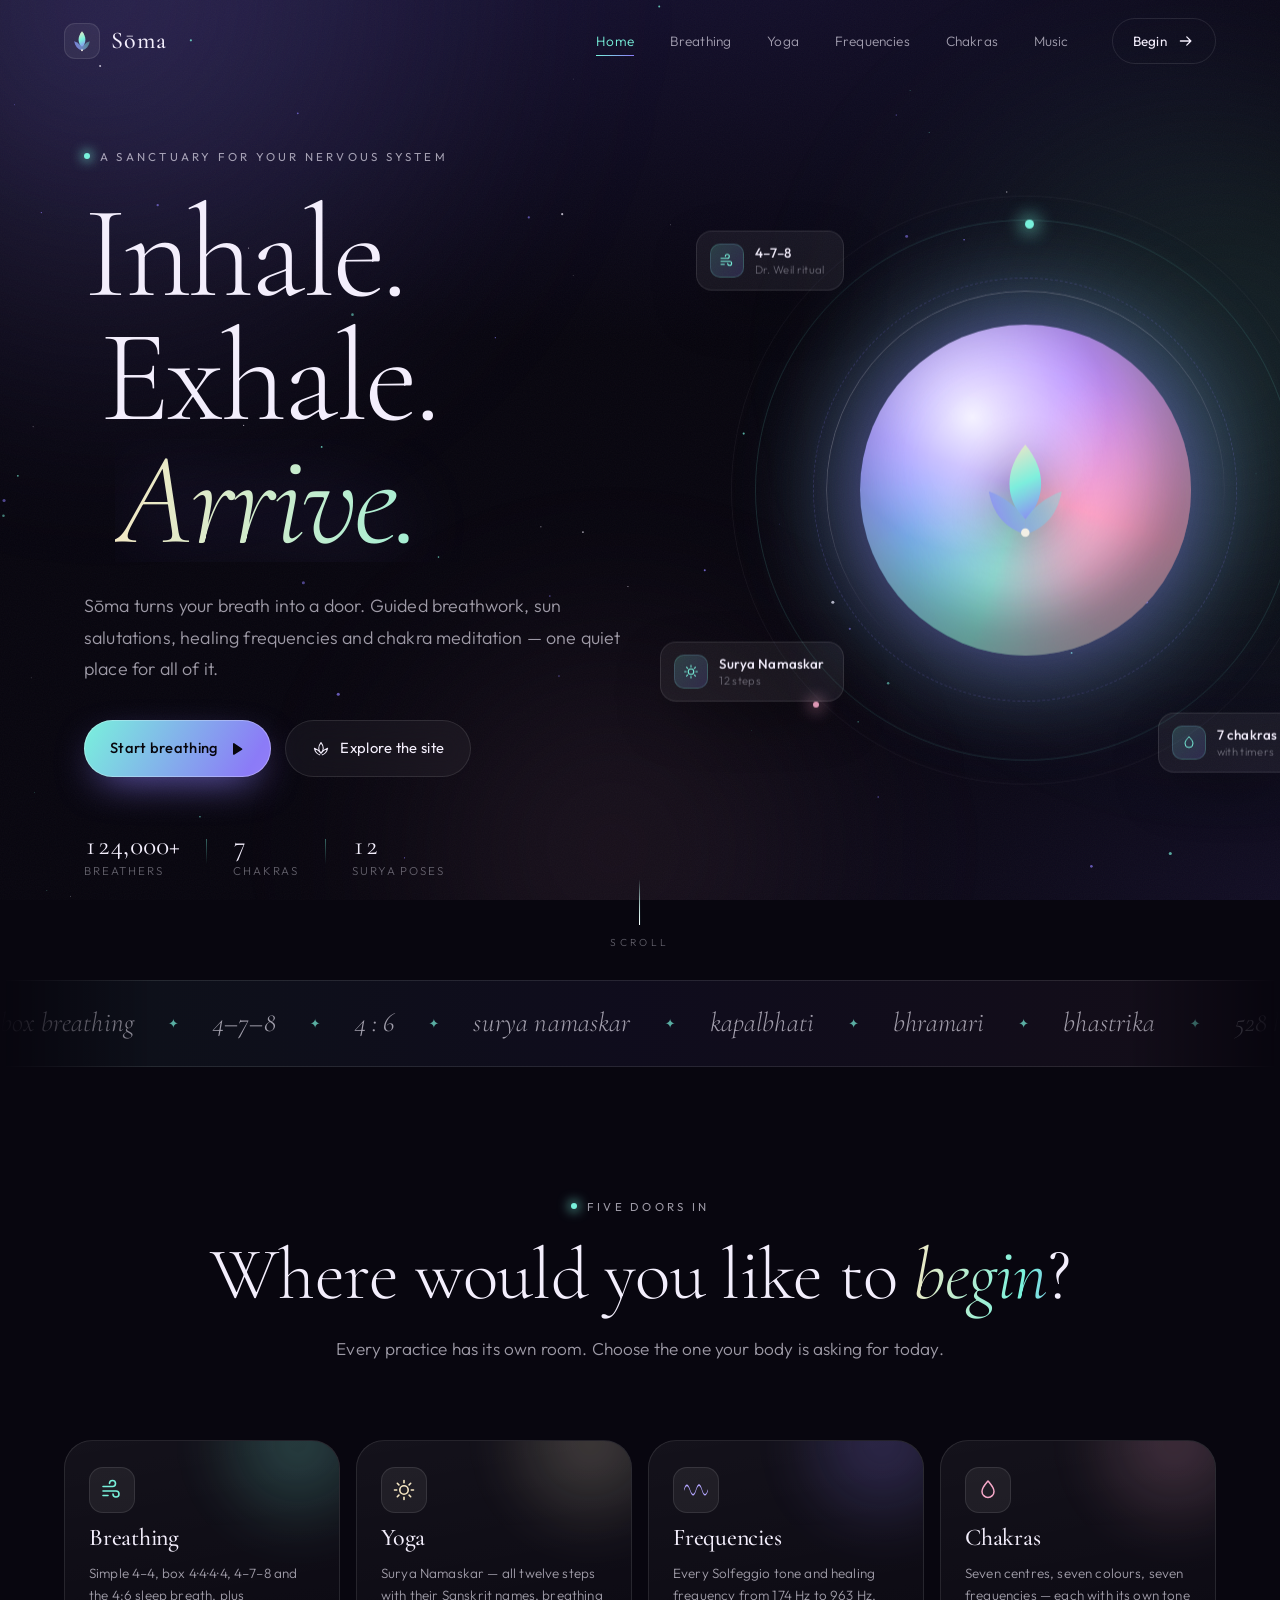
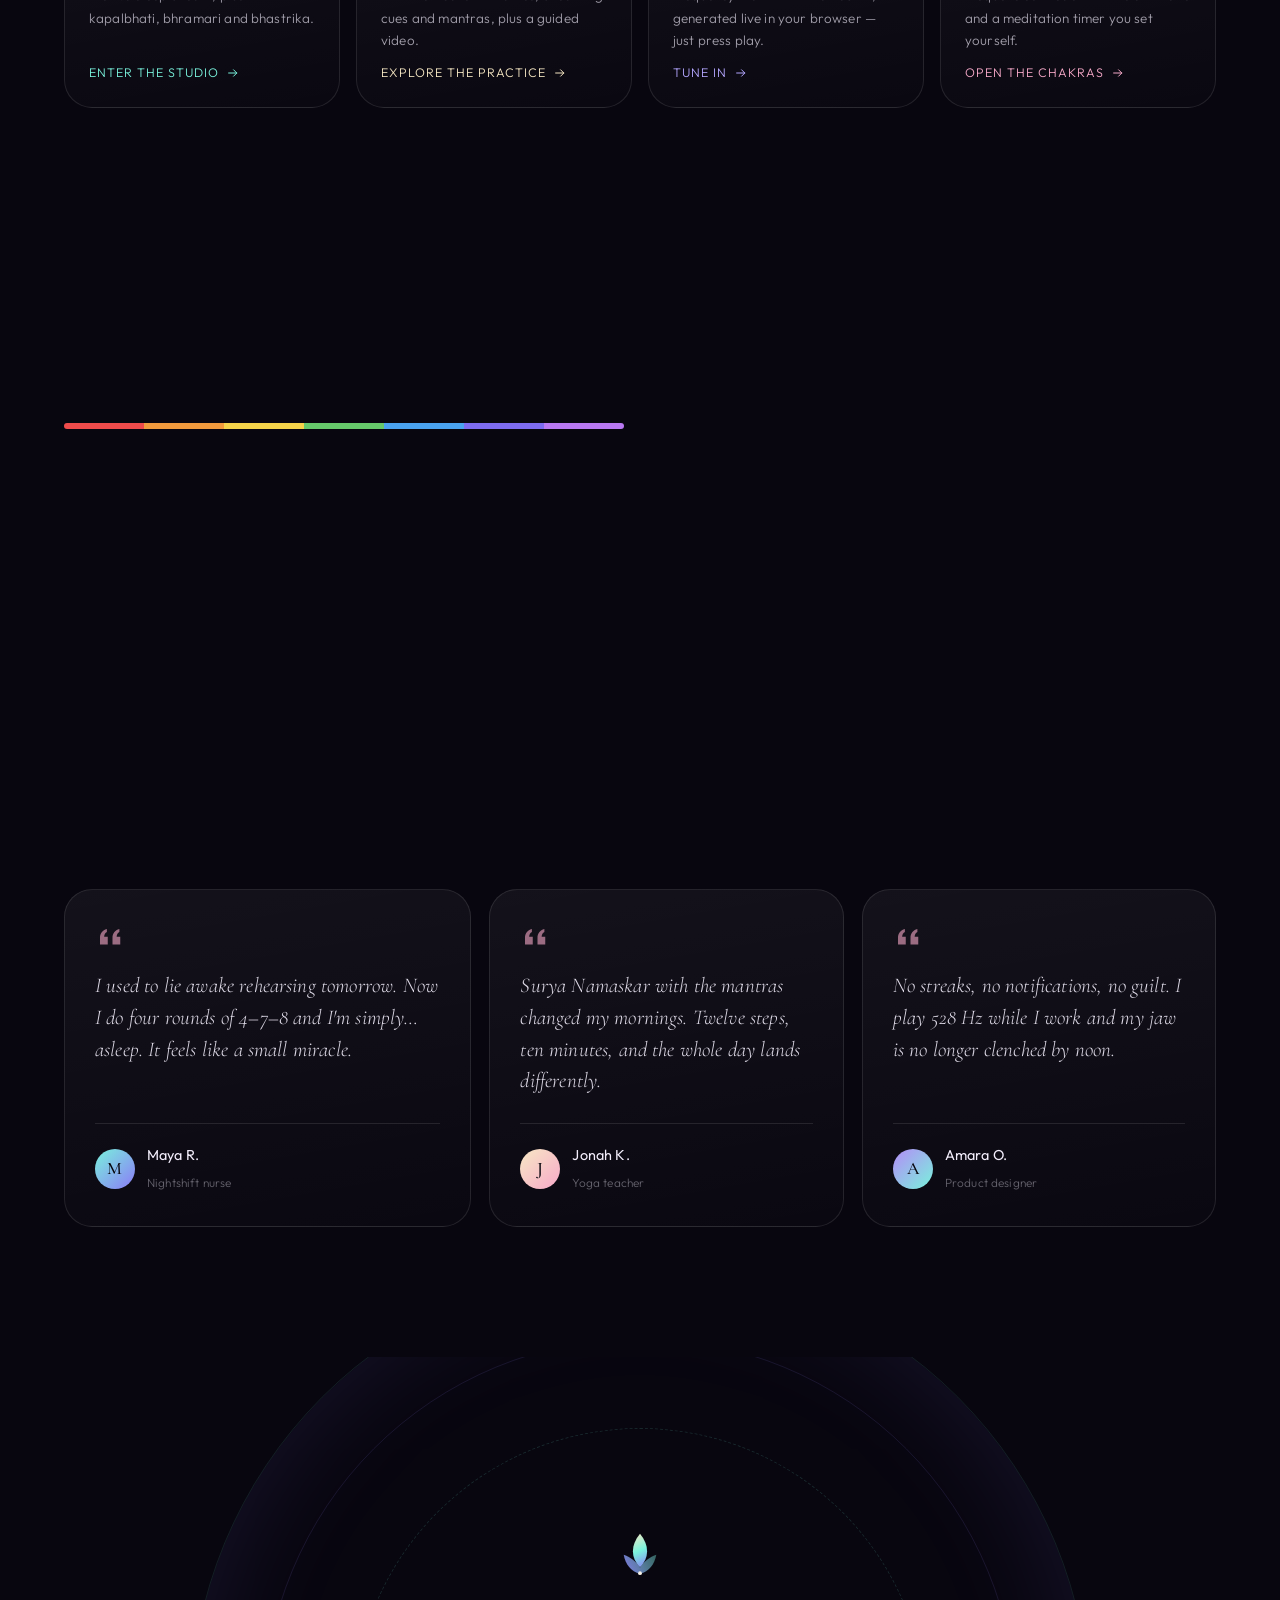
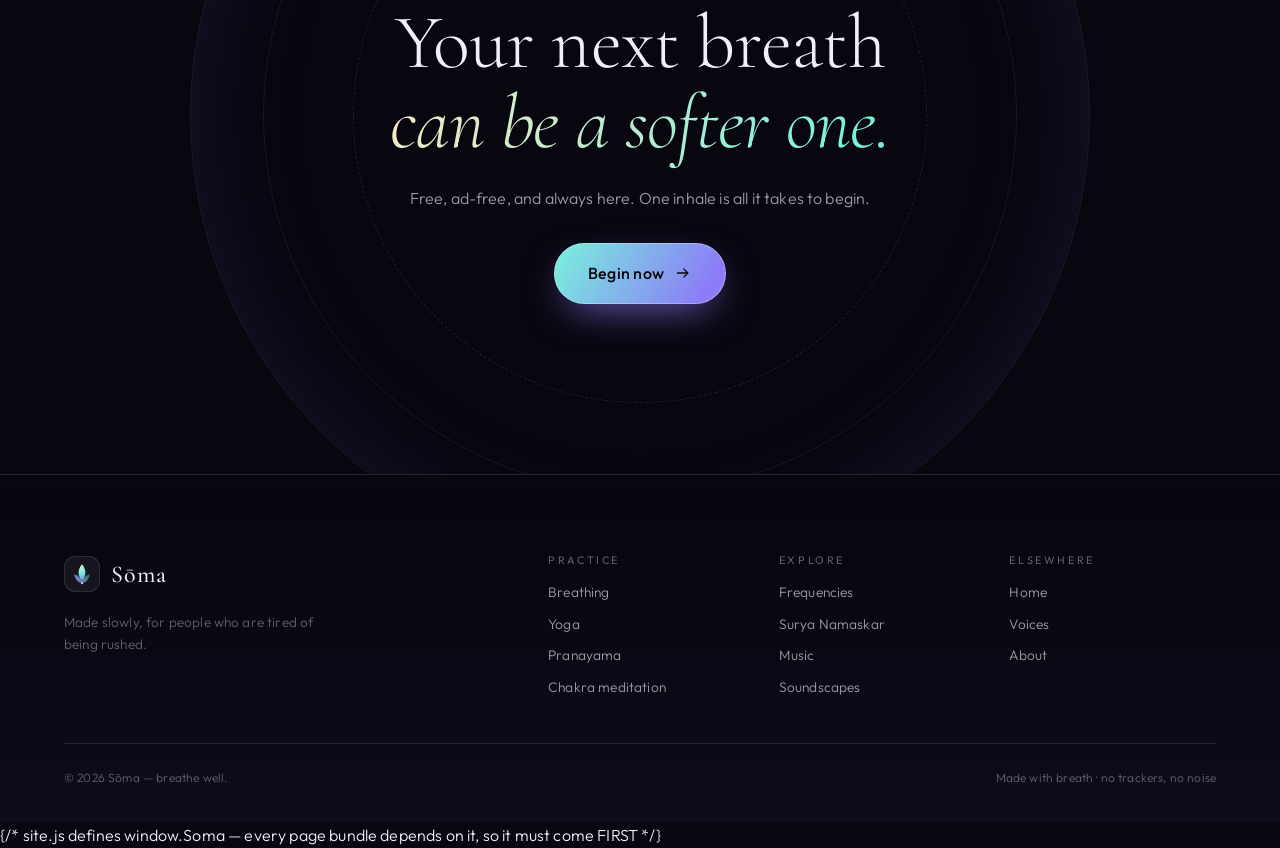
==== index.html @ b486d0ce "Fix: load site.js before page bundles so buttons and sound work; guard reveals; enable Pages in work" ====
<!DOCTYPE html>
<html lang="en">
<head>
<meta charset="UTF-8" />
<meta name="viewport" content="width=device-width, initial-scale=1.0" />
<meta name="theme-color" content="#0a0713" />
<title>Sōma — Find Your Stillness</title>
<meta name="description" content="A mindful breathing, yoga and chakra sanctuary. Guided breathwork, Surya Namaskar, healing frequencies and chakra meditation with gentle timers." />
<meta property="og:title" content="Sōma — Find Your Stillness" />
<meta property="og:description" content="A mindful breathing, yoga and chakra sanctuary. Guided breathwork, Surya Namaskar, healing frequencies and chakra meditation with gentle timers." />
<meta property="og:type" content="website" />
<link rel="preconnect" href="https://fonts.googleapis.com" />
<link rel="preconnect" href="https://fonts.gstatic.com" crossorigin />
<link href="https://fonts.googleapis.com/css2?family=Cormorant+Garamond:ital,wght@0,300;0,400;0,500;0,600;1,300;1,400&family=Outfit:wght@200;300;400;500;600&display=swap" rel="stylesheet" />
<link rel="icon" href="data:image/svg+xml,%3Csvg xmlns='http://www.w3.org/2000/svg' viewBox='0 0 48 48'%3E%3Crect width='48' height='48' rx='12' fill='%230d0a1a'/%3E%3Cpath d='M24 8c4 5 6 10 6 14.5S28 31 24 34.5c-4-3.5-6-7.5-6-12S20 13 24 8Z' fill='%2379f2dc'/%3E%3Cpath d='M24 36c-3-4-7-7-12-9 1 7 5 11 12 13 7-2 11-6 12-13-5 2-9 5-12 9Z' fill='%238b7bf7'/%3E%3C/svg%3E" />
<link rel="stylesheet" href="styles.css" />
</head>
<body data-page="home">

<!-- ===================== SVG SPRITE (shared) ===================== -->
<svg class="sprite" aria-hidden="true" focusable="false">
  <defs>
    <!-- Brand mark: lotus / breath -->
    <symbol id="logo-mark" viewBox="0 0 48 48">
      <path d="M24 6c4.2 5.1 6.3 10.3 6.3 15.6 0 5.4-2.1 10.1-6.3 14.1-4.2-4-6.3-8.7-6.3-14.1C17.7 16.3 19.8 11.1 24 6Z" fill="url(#lg-a)"/>
      <path d="M24 35.7C20.9 31 16 26.9 9.5 24.6c1.6 8.9 6.4 14.6 14.5 17.1Z" fill="url(#lg-b)" opacity=".95"/>
      <path d="M24 35.7c3.1-4.7 8-8.8 14.5-11.1-1.6 8.9-6.4 14.6-14.5 17.1Z" fill="url(#lg-b)" opacity=".95"/>
      <circle cx="24" cy="41" r="1.7" fill="#f6f1e6"/>
      <linearGradient id="lg-a" x1="17" y1="6" x2="31" y2="36" gradientUnits="userSpaceOnUse">
        <stop stop-color="#f7e8c4"/><stop offset=".5" stop-color="#79f2dc"/><stop offset="1" stop-color="#8b7bf7"/>
      </linearGradient>
      <linearGradient id="lg-b" x1="9" y1="40" x2="39" y2="24" gradientUnits="userSpaceOnUse">
        <stop stop-color="#8b7bf7"/><stop offset="1" stop-color="#79f2dc" stop-opacity=".4"/>
      </linearGradient>
    </symbol>

    <!-- UI icons -->
    <symbol id="i-play" viewBox="0 0 24 24"><path d="M8 5.2v13.6c0 .8.9 1.3 1.6.9l10.4-6.8a1 1 0 0 0 0-1.7L9.6 4.3C8.9 3.9 8 4.4 8 5.2Z" fill="currentColor"/></symbol>
    <symbol id="i-pause" viewBox="0 0 24 24"><rect x="6.5" y="4.5" width="3.6" height="15" rx="1.6" fill="currentColor"/><rect x="13.9" y="4.5" width="3.6" height="15" rx="1.6" fill="currentColor"/></symbol>
    <symbol id="i-reset" viewBox="0 0 24 24"><path d="M12 4.5a7.5 7.5 0 1 0 7.44 8.45" fill="none" stroke="currentColor" stroke-width="1.7" stroke-linecap="round"/><path d="M12 1.8v5.4l3.6-2.7Z" fill="currentColor"/></symbol>
    <symbol id="i-wind" viewBox="0 0 24 24"><path d="M3 8.5h9.5a3 3 0 1 0-3-3M3 13h13a3 3 0 1 1-3 3M3 17.5h5" fill="none" stroke="currentColor" stroke-width="1.6" stroke-linecap="round"/></symbol>
    <symbol id="i-wave" viewBox="0 0 100 30" preserveAspectRatio="none"><path d="M0 15c8-8 16-8 25 0s17 8 25 0 17-8 25 0 17 8 25 0" fill="none" stroke="currentColor" stroke-width="2" stroke-linecap="round"/></symbol>
    <symbol id="i-leaf" viewBox="0 0 24 24"><path d="M20 4C11 4 5 8 5 15a5 5 0 0 0 5 5c7 0 10-6 10-16Z" fill="none" stroke="currentColor" stroke-width="1.6" stroke-linejoin="round"/><path d="M4 20c2.5-5 6-8.5 11-10.5" fill="none" stroke="currentColor" stroke-width="1.6" stroke-linecap="round"/></symbol>
    <symbol id="i-moon" viewBox="0 0 24 24"><path d="M20 14.5A8.5 8.5 0 1 1 9.5 4a7 7 0 0 0 10.5 10.5Z" fill="none" stroke="currentColor" stroke-width="1.6" stroke-linejoin="round"/></symbol>
    <symbol id="i-sun" viewBox="0 0 24 24"><circle cx="12" cy="12" r="4.2" fill="none" stroke="currentColor" stroke-width="1.6"/><path d="M12 2.5v2.2M12 19.3v2.2M2.5 12h2.2M19.3 12h2.2M5.3 5.3l1.6 1.6M17.1 17.1l1.6 1.6M18.7 5.3l-1.6 1.6M6.9 17.1l-1.6 1.6" stroke="currentColor" stroke-width="1.6" stroke-linecap="round"/></symbol>
    <symbol id="i-sparkle" viewBox="0 0 24 24"><path d="M12 2.6c.7 4.7 2.4 6.4 7.1 7.1-4.7.7-6.4 2.4-7.1 7.1-.7-4.7-2.4-6.4-7.1-7.1 4.7-.7 6.4-2.4 7.1-7.1Z" fill="currentColor"/><path d="M18.5 15.2c.3 2 1 2.7 3 3-2 .3-2.7 1-3 3-.3-2-1-2.7-3-3 2-.3 2.7-1 3-3Z" fill="currentColor" opacity=".7"/></symbol>
    <symbol id="i-arrow" viewBox="0 0 24 24"><path d="M4.5 12h14M13 6.5l5.5 5.5-5.5 5.5" fill="none" stroke="currentColor" stroke-width="1.7" stroke-linecap="round" stroke-linejoin="round"/></symbol>
    <symbol id="i-check" viewBox="0 0 24 24"><path d="M5 12.6 9.6 17 19 7.4" fill="none" stroke="currentColor" stroke-width="2" stroke-linecap="round" stroke-linejoin="round"/></symbol>
    <symbol id="i-quote" viewBox="0 0 24 24"><path d="M9.5 5.5C5.9 6.6 4 9 4 12.6V18h6.2v-6.2H7.3c.1-2 .9-3.3 2.2-3.9V5.5Zm10 0C15.9 6.6 14 9 14 12.6V18h6.2v-6.2h-2.9c.1-2 .9-3.3 2.2-3.9V5.5Z" fill="currentColor"/></symbol>
    <symbol id="i-alert" viewBox="0 0 24 24"><path d="M12 4 2.8 20h18.4L12 4Z" fill="none" stroke="currentColor" stroke-width="1.6" stroke-linejoin="round"/><path d="M12 10v4.2" stroke="currentColor" stroke-width="1.8" stroke-linecap="round"/><circle cx="12" cy="17.2" r="1" fill="currentColor"/></symbol>
    <symbol id="i-lotus" viewBox="0 0 24 24"><path d="M12 3.5c2 2.5 3 5 3 7.4 0 2.5-1 4.7-3 6.6-2-1.9-3-4.1-3-6.6 0-2.4 1-4.9 3-7.4Z" fill="none" stroke="currentColor" stroke-width="1.4"/><path d="M12 17.5C10 14.6 7 12.4 3.2 11c.8 4.6 3.3 7.6 7.7 9M12 17.5c2-2.9 5-5.1 8.8-6.5-.8 4.6-3.3 7.6-7.7 9" fill="none" stroke="currentColor" stroke-width="1.4" stroke-linejoin="round"/></symbol>
    <symbol id="i-flame" viewBox="0 0 24 24"><path d="M12 3c3 3.6 6 6.6 6 10.4A6 6 0 0 1 6 13.4C6 9.6 9 6.6 12 3Z" fill="none" stroke="currentColor" stroke-width="1.5" stroke-linejoin="round"/><path d="M12 19.5a2.6 0 0 0 2.6-2.6c0-1.6-1.2-2.9-2.6-4.6-1.4 1.7-2.6 3-2.6 4.6A2.6 2.6 0 0 0 12 19.5Z" fill="currentColor" opacity=".85"/></symbol>
    <symbol id="i-brain" viewBox="0 0 24 24"><path d="M9.5 4.5A3 3 0 0 0 6.5 7.5 3 3 0 0 0 5 13a3 3 0 0 0 1.6 3.9A2.8 2.8 0 0 0 9.5 20h0V4.5Zm5 0A3 3 0 0 1 17.5 7.5 3 3 0 0 1 19 13a3 3 0 0 1-1.6 3.9A2.8 0 0 1 14.5 20h0V4.5Z" fill="none" stroke="currentColor" stroke-width="1.4" stroke-linejoin="round"/><path d="M12 4.5v15.5M9.5 9H7M9.5 13H6.8M14.5 9H17M14.5 13h2.7" stroke="currentColor" stroke-width="1.3" stroke-linecap="round"/></symbol>
    <symbol id="i-heart" viewBox="0 0 24 24"><path d="M12 20s-7.5-4.4-7.5-9.4A4.1 4.1 0 0 1 12 8a4.1 4.1 0 0 1 7.5 2.6C19.5 15.6 12 20 12 20Z" fill="none" stroke="currentColor" stroke-width="1.5" stroke-linejoin="round"/></symbol>
    <symbol id="i-volume" viewBox="0 0 24 24"><path d="M4 9.5h3l4-3.2v11.4l-4-3.2H4Z" fill="none" stroke="currentColor" stroke-width="1.6" stroke-linejoin="round"/><path d="M15 9a4 4 0 0 1 0 6M17.5 6.5a7.5 7.5 0 0 1 0 11" fill="none" stroke="currentColor" stroke-width="1.6" stroke-linecap="round"/></symbol>
    <symbol id="i-stop" viewBox="0 0 24 24"><rect x="6" y="6" width="12" height="12" rx="2.4" fill="currentColor"/></symbol>
    <symbol id="i-close" viewBox="0 0 24 24"><path d="M6.5 6.5l11 11M17.5 6.5l-11 11" fill="none" stroke="currentColor" stroke-width="1.8" stroke-linecap="round"/></symbol>
    <symbol id="i-music" viewBox="0 0 24 24"><path d="M9 17.5V6.4l9-2.1v10.9" fill="none" stroke="currentColor" stroke-width="1.6" stroke-linejoin="round"/><circle cx="6.6" cy="17.6" r="2.6" fill="none" stroke="currentColor" stroke-width="1.6"/><circle cx="15.6" cy="15.4" r="2.6" fill="none" stroke="currentColor" stroke-width="1.6"/></symbol>
  </defs>
</svg>

<!-- ===================== BACKDROP ===================== -->
<div class="backdrop" aria-hidden="true">
  <div class="aurora aurora--1"></div>
  <div class="aurora aurora--2"></div>
  <div class="aurora aurora--3"></div>
  <div class="grain"></div>
  <canvas id="stars"></canvas>
</div>

<!-- ===================== NAV ===================== -->
<header class="nav" id="nav">
  <div class="nav__inner">
    <a href="index.html" class="brand" aria-label="Sōma home">
      <span class="brand__mark"><svg viewBox="0 0 48 48"><use href="#logo-mark"/></svg></span>
      <span class="brand__word">Sōma</span>
    </a>
    <nav class="nav__links" aria-label="Primary">
      <a href="index.html" class="is-current" aria-current="page">Home</a>
      <a href="breathing.html">Breathing</a>
      <a href="yoga.html">Yoga</a>
      <a href="frequencies.html">Frequencies</a>
      <a href="chakras.html">Chakras</a>
      <a href="music.html">Music</a>
    </nav>
    <a href="breathing.html" class="btn btn--ghost nav__cta">
      <span>Begin</span><svg viewBox="0 0 24 24" class="ico"><use href="#i-arrow"/></svg>
    </a>
    <button class="nav__burger" aria-label="Open menu" aria-expanded="false"><span></span></button>
  </div>
</header>

<main id="top">
<section class="hero">
    <div class="hero__inner">
      <p class="eyebrow reveal">
        <span class="eyebrow__dot"></span> A sanctuary for your nervous system
      </p>

      <h1 class="hero__title">
        <span class="line"><span class="reveal-mask"><span>Inhale.</span></span></span>
        <span class="line"><span class="reveal-mask"><span>Exhale.</span></span></span>
        <span class="line accent"><span class="reveal-mask"><span>Arrive.</span></span></span>
      </h1>

      <p class="hero__sub reveal" data-delay="260">
        Sōma turns your breath into a door. Guided breathwork, sun salutations,
        healing frequencies and chakra meditation — one quiet place for all of it.
      </p>

      <div class="hero__actions reveal" data-delay="380">
        <a href="breathing.html" class="btn btn--primary">
          <span>Start breathing</span>
          <span class="btn__ripple"></span>
          <svg viewBox="0 0 24 24" class="ico"><use href="#i-play"/></svg>
        </a>
        <a href="#paths" class="btn btn--glass">
          <svg viewBox="0 0 24 24" class="ico"><use href="#i-lotus"/></svg>
          <span>Explore the site</span>
        </a>
      </div>

      <div class="hero__meta reveal" data-delay="520">
        <div class="meta__item"><strong data-count="124000" data-suffix="+">0</strong><span>breathers</span></div>
        <div class="meta__divider"></div>
        <div class="meta__item"><strong data-count="7" data-suffix="">0</strong><span>chakras</span></div>
        <div class="meta__divider"></div>
        <div class="meta__item"><strong data-count="12" data-suffix="">0</strong><span>surya poses</span></div>
      </div>
    </div>

    <div class="hero__visual" aria-hidden="true">
      <div class="orbit">
        <div class="orbit__ring orbit__ring--1"></div>
        <div class="orbit__ring orbit__ring--2"></div>
        <div class="orbit__ring orbit__ring--3"></div>
        <div class="orbit__dot orbit__dot--1"></div>
        <div class="orbit__dot orbit__dot--2"></div>
        <div class="orbit__dot orbit__dot--3"></div>
      </div>
      <div class="orb">
        <div class="orb__glow"></div>
        <div class="orb__core"></div>
        <div class="orb__ring"></div>
        <svg class="orb__mark" viewBox="0 0 48 48"><use href="#logo-mark"/></svg>
      </div>
      <div class="float-chip float-chip--a">
        <svg viewBox="0 0 24 24" class="ico"><use href="#i-wind"/></svg>
        <div><b>4–7–8</b><small>Dr. Weil ritual</small></div>
      </div>
      <div class="float-chip float-chip--b">
        <svg viewBox="0 0 24 24" class="ico"><use href="#i-sun"/></svg>
        <div><b>Surya Namaskar</b><small>12 steps</small></div>
      </div>
      <div class="float-chip float-chip--c">
        <svg viewBox="0 0 24 24" class="ico"><use href="#i-flame"/></svg>
        <div><b>7 chakras</b><small>with timers</small></div>
      </div>
    </div>

    <a href="#paths" class="scroll-hint" aria-label="Scroll to explore">
      <span class="scroll-hint__line"></span><span>scroll</span>
    </a>
  </section>

  <div class="marquee" aria-hidden="true">
    <div class="marquee__track">
      <span>box breathing</span><i>✦</i><span>4–7–8</span><i>✦</i><span>4 : 6</span><i>✦</i><span>surya namaskar</span><i>✦</i><span>kapalbhati</span><i>✦</i><span>bhramari</span><i>✦</i><span>bhastrika</span><i>✦</i><span>528 hz</span><i>✦</i><span>chakras</span><i>✦</i>
      <span>box breathing</span><i>✦</i><span>4–7–8</span><i>✦</i><span>4 : 6</span><i>✦</i><span>surya namaskar</span><i>✦</i><span>kapalbhati</span><i>✦</i><span>bhramari</span><i>✦</i><span>bhastrika</span><i>✦</i><span>528 hz</span><i>✦</i><span>chakras</span><i>✦</i>
    </div>
  </div>

  <section class="section" id="paths">
    <div class="section__head section__head--center">
      <p class="eyebrow reveal"><span class="eyebrow__dot"></span> Five doors in</p>
      <h2 class="section__title reveal">Where would you like to <em>begin</em>?</h2>
      <p class="section__lead reveal">Every practice has its own room. Choose the one your body is asking for today.</p>
    </div>

    <div class="paths">
      <a href="breathing.html" class="path-card reveal" style="--pc:rgba(121,242,220,.3); --pc-h:rgba(121,242,220,.85); --pcfg:#79f2dc">
        <span class="path-card__icon"><svg viewBox="0 0 24 24"><use href="#i-wind"/></svg></span>
        <h3>Breathing</h3>
        <p>Simple 4–4, box 4·4·4·4, 4–7–8 and the 4:6 sleep breath, plus kapalbhati, bhramari and bhastrika.</p>
        <span class="path-card__more">Enter the studio <svg viewBox="0 0 24 24" class="ico"><use href="#i-arrow"/></svg></span>
      </a>

      <a href="yoga.html" class="path-card reveal" data-delay="90" style="--pc:rgba(247,232,196,.28); --pc-h:rgba(247,232,196,.8); --pcfg:#f7e8c4">
        <span class="path-card__icon"><svg viewBox="0 0 24 24"><use href="#i-sun"/></svg></span>
        <h3>Yoga</h3>
        <p>Surya Namaskar — all twelve steps with their Sanskrit names, breathing cues and mantras, plus a guided video.</p>
        <span class="path-card__more">Explore the practice <svg viewBox="0 0 24 24" class="ico"><use href="#i-arrow"/></svg></span>
      </a>

      <a href="frequencies.html" class="path-card reveal" data-delay="180" style="--pc:rgba(139,123,247,.32); --pc-h:rgba(139,123,247,.9); --pcfg:#b4a6ff">
        <span class="path-card__icon"><svg viewBox="0 0 24 24"><use href="#i-wave"/></svg></span>
        <h3>Frequencies</h3>
        <p>Every Solfeggio tone and healing frequency from 174 Hz to 963 Hz, generated live in your browser — just press play.</p>
        <span class="path-card__more">Tune in <svg viewBox="0 0 24 24" class="ico"><use href="#i-arrow"/></svg></span>
      </a>

      <a href="chakras.html" class="path-card reveal" data-delay="270" style="--pc:rgba(247,169,201,.28); --pc-h:rgba(247,169,201,.85); --pcfg:#f7a9c9">
        <span class="path-card__icon"><svg viewBox="0 0 24 24"><use href="#i-flame"/></svg></span>
        <h3>Chakras</h3>
        <p>Seven centres, seven colours, seven frequencies — each with its own tone and a meditation timer you set yourself.</p>
        <span class="path-card__more">Open the chakras <svg viewBox="0 0 24 24" class="ico"><use href="#i-arrow"/></svg></span>
      </a>

      <a href="music.html" class="path-card reveal" data-delay="0" style="--pc:rgba(196,168,247,.3); --pc-h:rgba(196,168,247,.9); --pcfg:#d3c4ff">
        <span class="path-card__icon"><svg viewBox="0 0 24 24"><use href="#i-music"/></svg></span>
        <h3>Music</h3>
        <p>Hand-picked YouTube meditations — mantras, healing frequencies, chakra music and long ambient spaces to sit in.</p>
        <span class="path-card__more">Press play <svg viewBox="0 0 24 24" class="ico"><use href="#i-arrow"/></svg></span>
      </a>
    </div>

    <div class="chakra-spectrum" aria-hidden="true">
      <i style="background:#ef4b4b"></i><i style="background:#f29a3d"></i><i style="background:#f5d34a"></i>
      <i style="background:#66c96b"></i><i style="background:#4aa3f0"></i><i style="background:#7d6bf0"></i><i style="background:#b978f2"></i>
    </div>
  </section>

  <section class="section voices" id="voices">
    <div class="section__head">
      <p class="eyebrow reveal"><span class="eyebrow__dot"></span> Voices</p>
      <h2 class="section__title reveal">Quiet words from the <em>community</em></h2>
    </div>

    <div class="voices__grid">
      <figure class="quote reveal">
        <svg viewBox="0 0 24 24" class="quote__mark"><use href="#i-quote"/></svg>
        <blockquote>I used to lie awake rehearsing tomorrow. Now I do four rounds of 4–7–8 and I'm simply… asleep. It feels like a small miracle.</blockquote>
        <figcaption><span class="avatar a1">M</span><div><b>Maya R.</b><small>Nightshift nurse</small></div></figcaption>
      </figure>
      <figure class="quote reveal" data-delay="100">
        <svg viewBox="0 0 24 24" class="quote__mark"><use href="#i-quote"/></svg>
        <blockquote>Surya Namaskar with the mantras changed my mornings. Twelve steps, ten minutes, and the whole day lands differently.</blockquote>
        <figcaption><span class="avatar a2">J</span><div><b>Jonah K.</b><small>Yoga teacher</small></div></figcaption>
      </figure>
      <figure class="quote reveal" data-delay="200">
        <svg viewBox="0 0 24 24" class="quote__mark"><use href="#i-quote"/></svg>
        <blockquote>No streaks, no notifications, no guilt. I play 528 Hz while I work and my jaw is no longer clenched by noon.</blockquote>
        <figcaption><span class="avatar a3">A</span><div><b>Amara O.</b><small>Product designer</small></div></figcaption>
      </figure>
    </div>
  </section>

  <section class="cta" id="about">
    <div class="cta__ring" aria-hidden="true"></div>
    <div class="cta__inner reveal">
      <svg viewBox="0 0 48 48" class="cta__mark"><use href="#logo-mark"/></svg>
      <h2>Your next breath<br /><em>can be a softer one.</em></h2>
      <p>Free, ad-free, and always here. One inhale is all it takes to begin.</p>
      <a href="breathing.html" class="btn btn--primary">
        <span>Begin now</span><span class="btn__ripple"></span>
        <svg viewBox="0 0 24 24" class="ico"><use href="#i-arrow"/></svg>
      </a>
    </div>
  </section>
</main>


<footer class="footer">
  <div class="footer__inner">
    <div class="footer__brand">
      <a href="index.html" class="brand">
        <span class="brand__mark"><svg viewBox="0 0 48 48"><use href="#logo-mark"/></svg></span>
        <span class="brand__word">Sōma</span>
      </a>
      <p>Made slowly, for people who are tired of being rushed.</p>
    </div>
    <nav class="footer__cols" aria-label="Footer">
      <div>
        <h4>Practice</h4>
        <a href="breathing.html">Breathing</a>
        <a href="yoga.html">Yoga</a>
        <a href="breathing.html#pranayama">Pranayama</a>
        <a href="chakras.html">Chakra meditation</a>
      </div>
      <div>
        <h4>Explore</h4>
        <a href="frequencies.html">Frequencies</a>
        <a href="yoga.html#surya-namaskar">Surya Namaskar</a>
        <a href="music.html">Music</a>
        <a href="breathing.html#sounds">Soundscapes</a>
      </div>
      <div>
        <h4>Elsewhere</h4>
        <a href="index.html">Home</a>
        <a href="index.html#voices">Voices</a>
        <a href="index.html#about">About</a>
      </div>
    </nav>
  </div>
  <div class="footer__base">
    <span>© <span id="year"></span> Sōma — breathe well.</span>
    <span>Made with breath · no trackers, no noise</span>
  </div>
</footer>

{/* site.js defines window.Soma — every page bundle depends on it, so it must come FIRST */}
<script src="assets/js/site.js"></script>

</body>
</html>
---- styles.css ----
/* =========================================================
   SŌMA — a meditation sanctuary
   Palette: deep indigo night + mint breath + lilac + blush
   ========================================================= */

/* ---------- Design tokens ---------- */
:root {
  --bg:            #08060f;
  --bg-2:          #0d0a1a;
  --surface:       rgba(255, 255, 255, .045);
  --surface-2:     rgba(255, 255, 255, .075);
  --stroke:        rgba(255, 255, 255, .1);
  --stroke-strong: rgba(255, 255, 255, .2);

  --text:          #f3eefc;
  --text-dim:      rgba(243, 238, 252, .64);
  --text-faint:    rgba(243, 238, 252, .38);

  --mint:          #79f2dc;
  --lilac:         #8b7bf7;
  --blush:         #f7a9c9;
  --gold:          #f7e8c4;

  --grad-hero:     linear-gradient(100deg, var(--gold), var(--mint) 42%, var(--lilac) 78%, var(--blush));
  --grad-soft:     linear-gradient(135deg, rgba(121,242,220,.18), rgba(139,123,247,.18));
  --grad-btn:      linear-gradient(120deg, #79f2dc, #8b7bf7 55%, #b48cf7);

  --font-display:  "Cormorant Garamond", "Times New Roman", serif;
  --font-ui:       "Outfit", "Segoe UI", system-ui, -apple-system, sans-serif;

  --r-sm: 12px;
  --r-md: 20px;
  --r-lg: 28px;
  --r-xl: 40px;

  --shadow-soft: 0 20px 60px -20px rgba(0, 0, 0, .7);
  --shadow-glow: 0 0 80px -20px rgba(121, 242, 220, .55);

  --ease:      cubic-bezier(.22, 1, .36, 1);
  --ease-soft: cubic-bezier(.4, 0, .2, 1);

  --pad: clamp(20px, 5vw, 64px);
  --maxw: 1240px;
}

/* ---------- Reset ---------- */
*, *::before, *::after { box-sizing: border-box; margin: 0; padding: 0; }

html {
  scroll-behavior: smooth;
  scroll-padding-top: 96px;
  -webkit-text-size-adjust: 100%;
}

body {
  min-height: 100vh;
  background: var(--bg);
  color: var(--text);
  font-family: var(--font-ui);
  font-weight: 300;
  font-size: 16px;
  line-height: 1.65;
  letter-spacing: .01em;
  overflow-x: hidden;
  -webkit-font-smoothing: antialiased;
  text-rendering: optimizeLegibility;
}

img, svg { display: block; max-width: 100%; }
a { color: inherit; text-decoration: none; }
button { font: inherit; color: inherit; background: none; border: 0; cursor: pointer; }
h1, h2, h3, h4 { font-weight: 400; line-height: 1.05; letter-spacing: -.01em; }
ul { list-style: none; }
::selection { background: rgba(121, 242, 220, .28); color: #fff; }

.sprite { position: absolute; width: 0; height: 0; overflow: hidden; }
.ico { width: 1em; height: 1em; flex: none; }

/* Scrollbar */
::-webkit-scrollbar { width: 10px; }
::-webkit-scrollbar-track { background: var(--bg); }
::-webkit-scrollbar-thumb {
  background: linear-gradient(var(--mint), var(--lilac));
  border-radius: 10px;
  border: 2px solid var(--bg);
}

/* ---------- Backdrop ---------- */
.backdrop {
  position: fixed;
  inset: 0;
  z-index: -2;
  overflow: hidden;
  background:
    radial-gradient(120% 80% at 50% -10%, #171233 0%, transparent 60%),
    radial-gradient(90% 60% at 100% 100%, #120e24 0%, transparent 55%),
    var(--bg);
}

.aurora {
  position: absolute;
  border-radius: 50%;
  filter: blur(90px);
  opacity: .5;
  will-change: transform;
}
.aurora--1 {
  width: 62vw; height: 62vw;
  top: -22vw; left: -14vw;
  background: radial-gradient(circle at 35% 35%, rgba(139,123,247,.55), transparent 66%);
  animation: drift1 26s ease-in-out infinite alternate;
}
.aurora--2 {
  width: 55vw; height: 55vw;
  top: 8vh; right: -18vw;
  background: radial-gradient(circle at 60% 40%, rgba(121,242,220,.3), transparent 68%);
  animation: drift2 32s ease-in-out infinite alternate;
}
.aurora--3 {
  width: 48vw; height: 48vw;
  bottom: -20vw; left: 24vw;
  background: radial-gradient(circle at 50% 50%, rgba(247,169,201,.22), transparent 68%);
  animation: drift3 38s ease-in-out infinite alternate;
}

@keyframes drift1 { to { transform: translate3d(12vw, 8vh, 0) scale(1.15) rotate(12deg); } }
@keyframes drift2 { to { transform: translate3d(-14vw, 12vh, 0) scale(1.1) rotate(-14deg); } }
@keyframes drift3 { to { transform: translate3d(10vw, -14vh, 0) scale(1.2); } }

.grain {
  position: absolute;
  inset: -50%;
  opacity: .035;
  pointer-events: none;
  background-image: url("data:image/svg+xml,%3Csvg xmlns='http://www.w3.org/2000/svg' width='160' height='160'%3E%3Cfilter id='n'%3E%3CfeTurbulence type='fractalNoise' baseFrequency='.85' numOctaves='3'/%3E%3C/filter%3E%3Crect width='100%25' height='100%25' filter='url(%23n)'/%3E%3C/svg%3E");
}

#stars { position: absolute; inset: 0; width: 100%; height: 100%; }

/* ---------- Typography helpers ---------- */
.eyebrow {
  display: inline-flex;
  align-items: center;
  gap: 10px;
  font-size: .72rem;
  font-weight: 400;
  letter-spacing: .28em;
  text-transform: uppercase;
  color: var(--text-dim);
}
.eyebrow__dot {
  width: 6px; height: 6px;
  border-radius: 50%;
  background: var(--mint);
  box-shadow: 0 0 12px 2px rgba(121,242,220,.8);
  animation: pulseDot 3s ease-in-out infinite;
}
@keyframes pulseDot {
  0%, 100% { opacity: 1; transform: scale(1); }
  50% { opacity: .45; transform: scale(.7); }
}

.section__title {
  font-family: var(--font-display);
  font-size: clamp(2.4rem, 6vw, 4.6rem);
  font-weight: 300;
  margin: .28em 0 .3em;
}
.section__title em {
  font-style: italic;
  background: var(--grad-hero);
  background-size: 200% 100%;
  -webkit-background-clip: text;
  background-clip: text;
  color: transparent;
  animation: gradientShift 9s ease-in-out infinite;
}
@keyframes gradientShift {
  0%, 100% { background-position: 0% 50%; }
  50% { background-position: 100% 50%; }
}

.section__lead {
  max-width: 56ch;
  color: var(--text-dim);
  font-size: clamp(.98rem, 1.5vw, 1.08rem);
  font-weight: 300;
}

/* ---------- Buttons ---------- */
.btn {
  position: relative;
  display: inline-flex;
  align-items: center;
  justify-content: center;
  gap: 10px;
  padding: 15px 26px;
  border-radius: 999px;
  font-size: .92rem;
  font-weight: 400;
  letter-spacing: .02em;
  overflow: hidden;
  isolation: isolate;
  transition: transform .45s var(--ease), box-shadow .45s var(--ease), border-color .3s;
  white-space: nowrap;
}
.btn .ico { width: 18px; height: 18px; transition: transform .45s var(--ease); }
.btn:hover { transform: translateY(-2px); }
.btn:active { transform: translateY(0) scale(.985); }

.btn--primary {
  color: #07060d;
  background: var(--grad-btn);
  background-size: 160% 160%;
  font-weight: 500;
  box-shadow: 0 14px 40px -14px rgba(139,123,247,.9), inset 0 0 0 1px rgba(255,255,255,.28);
  animation: btnSheen 8s ease-in-out infinite;
}
@keyframes btnSheen {
  0%, 100% { background-position: 0% 50%; }
  50% { background-position: 100% 50%; }
}
.btn--primary:hover { box-shadow: 0 20px 54px -14px rgba(121,242,220,.75), inset 0 0 0 1px rgba(255,255,255,.4); }
.btn--primary:hover .ico { transform: translateX(3px); }

.btn__ripple {
  position: absolute;
  inset: 0;
  z-index: -1;
  background: radial-gradient(circle at var(--mx, 50%) var(--my, 50%), rgba(255,255,255,.55), transparent 55%);
  opacity: 0;
  transition: opacity .4s;
}
.btn--primary:hover .btn__ripple { opacity: 1; }

.btn--glass {
  color: var(--text);
  background: var(--surface);
  border: 1px solid var(--stroke);
  backdrop-filter: blur(14px);
  -webkit-backdrop-filter: blur(14px);
}
.btn--glass:hover { background: var(--surface-2); border-color: var(--stroke-strong); }

.btn--ghost {
  border: 1px solid var(--stroke);
  padding: 11px 20px;
  font-size: .84rem;
  color: var(--text);
}
.btn--ghost:hover { background: var(--surface); border-color: rgba(121,242,220,.5); color: var(--mint); }

.btn--icon {
  width: 52px; height: 52px;
  padding: 0;
  border-radius: 50%;
  background: var(--surface);
  border: 1px solid var(--stroke);
  color: var(--text-dim);
  flex: none;
}
.btn--icon:hover { color: var(--text); border-color: var(--stroke-strong); background: var(--surface-2); }
.btn--icon .ico { width: 20px; height: 20px; }
.btn--wide { flex: 1; }
.btn--wide .ico { width: 17px; height: 17px; }

.btn--text {
  color: var(--text-dim);
  font-size: .82rem;
  padding: 6px 2px;
  border-bottom: 1px solid transparent;
}
.btn--text:hover { color: var(--blush); border-bottom-color: rgba(247,169,201,.5); }

/* ---------- Reveal animations ---------- */
/* Content is only hidden once JS has confirmed it can reveal it again.
   Without the .js-reveal class on <html> everything stays visible, so a
   failed or blocked script can never leave the page blank or unclickable. */
.js-reveal .reveal {
  opacity: 0;
  transform: translateY(26px);
  transition:
    opacity 1s var(--ease) calc(var(--d, 0) * 1ms),
    transform 1s var(--ease) calc(var(--d, 0) * 1ms);
}
.reveal.is-in { opacity: 1; transform: none; }

.reveal-mask { display: block; overflow: hidden; }
.js-reveal .reveal-mask > span {
  display: block;
  transform: translateY(110%) rotate(2deg);
  transition: transform 1.15s var(--ease) var(--d, 0ms);
}
.is-in .reveal-mask > span,
.hero__title.is-in .reveal-mask > span { transform: none; }

/* =========================================================
   NAV
   ========================================================= */
.nav {
  position: fixed;
  top: 0; left: 0; right: 0;
  z-index: 100;
  padding: 18px var(--pad);
  transition: padding .5s var(--ease), background .5s, backdrop-filter .5s, border-color .5s;
  border-bottom: 1px solid transparent;
}
.nav.is-scrolled {
  padding: 10px var(--pad);
  background: rgba(8, 6, 15, .62);
  border-bottom-color: var(--stroke);
  backdrop-filter: blur(20px) saturate(140%);
  -webkit-backdrop-filter: blur(20px) saturate(140%);
}
.nav__inner {
  max-width: var(--maxw);
  margin: 0 auto;
  display: flex;
  align-items: center;
  gap: 28px;
}

.brand {
  display: inline-flex;
  align-items: center;
  gap: 11px;
  margin-right: auto;
}
.brand__mark {
  width: 36px; height: 36px;
  display: grid; place-items: center;
  border-radius: 11px;
  background: rgba(255,255,255,.06);
  border: 1px solid var(--stroke);
  transition: transform .6s var(--ease), box-shadow .6s, border-color .4s;
}
.brand__mark svg { width: 26px; height: 26px; }
.brand:hover .brand__mark {
  transform: rotate(-8deg) scale(1.06);
  box-shadow: 0 0 26px -4px rgba(121,242,220,.6);
  border-color: rgba(121,242,220,.4);
}
.brand__word {
  font-family: var(--font-display);
  font-size: 1.5rem;
  letter-spacing: .04em;
  font-weight: 500;
}

.nav__links { display: flex; gap: 6px; }
.nav__links a {
  position: relative;
  padding: 9px 15px;
  font-size: .85rem;
  color: var(--text-dim);
  border-radius: 999px;
  transition: color .3s, background .3s;
}
.nav__links a:hover { color: var(--text); background: var(--surface); }
.nav__links a::after {
  content: "";
  position: absolute;
  left: 15px; right: 15px; bottom: 5px;
  height: 1px;
  background: linear-gradient(90deg, var(--mint), var(--lilac));
  transform: scaleX(0);
  transform-origin: left;
  transition: transform .5s var(--ease);
}
.nav__links a:hover::after { transform: scaleX(1); }

.nav__cta { flex: none; }

.nav__burger {
  display: none;
  width: 42px; height: 42px;
  border-radius: 12px;
  border: 1px solid var(--stroke);
  position: relative;
}
.nav__burger span,
.nav__burger span::before,
.nav__burger span::after {
  position: absolute;
  left: 50%; top: 50%;
  width: 18px; height: 1.5px;
  background: var(--text);
  border-radius: 2px;
  transition: transform .4s var(--ease), opacity .3s;
}
.nav__burger span { transform: translate(-50%, -50%); }
.nav__burger span::before { content: ""; left: 0; top: -6px; }
.nav__burger span::after  { content: ""; left: 0; top: 6px; }
.nav.is-open .nav__burger span { transform: translate(-50%, -50%) rotate(45deg); }
.nav.is-open .nav__burger span::before { transform: translateY(6px) rotate(-90deg); }
.nav.is-open .nav__burger span::after { opacity: 0; }

@media (max-width: 900px) {
  .nav__links, .nav__cta { display: none; }
  .nav__burger { display: block; }
  .nav.is-open .nav__links {
    position: absolute;
    top: calc(100% - 4px); left: var(--pad); right: var(--pad);
    display: grid;
    gap: 2px;
    padding: 14px;
    border-radius: var(--r-lg);
    background: rgba(16, 12, 30, .92);
    border: 1px solid var(--stroke);
    backdrop-filter: blur(24px);
    -webkit-backdrop-filter: blur(24px);
    box-shadow: var(--shadow-soft);
    animation: menuIn .45s var(--ease);
  }
  .nav.is-open .nav__links a { padding: 13px 16px; font-size: .95rem; }
  @keyframes menuIn { from { opacity: 0; transform: translateY(-10px); } }
}

/* =========================================================
   HERO
   ========================================================= */
.hero {
  position: relative;
  min-height: 100svh;
  display: flex;
  align-items: center;
  padding: 140px var(--pad) 100px;
  gap: 40px;
}
.hero__inner {
  position: relative;
  z-index: 2;
  max-width: 680px;
  margin-left: max(0px, calc((100vw - var(--maxw)) / 2));
}

.hero__title {
  font-family: var(--font-display);
  font-size: clamp(3.6rem, 11vw, 8.2rem);
  font-weight: 300;
  line-height: .94;
  letter-spacing: -.025em;
  margin: 26px 0 28px;
}
.hero__title .line { display: block; }
.hero__title .line:nth-child(2) { padding-left: .12em; }
.hero__title .line:nth-child(3) { padding-left: .24em; }
.hero__title .accent > span > span {
  font-style: italic;
  background: var(--grad-hero);
  background-size: 220% 100%;
  -webkit-background-clip: text;
  background-clip: text;
  color: transparent;
  animation: gradientShift 10s ease-in-out infinite;
  filter: drop-shadow(0 6px 40px rgba(139,123,247,.45));
}

.hero__sub {
  max-width: 46ch;
  font-size: clamp(1rem, 1.6vw, 1.12rem);
  color: var(--text-dim);
  line-height: 1.75;
}

.hero__actions {
  display: flex;
  flex-wrap: wrap;
  gap: 14px;
  margin-top: 36px;
}

.hero__meta {
  display: flex;
  align-items: center;
  gap: 26px;
  margin-top: 54px;
  flex-wrap: wrap;
}
.meta__item { display: flex; flex-direction: column; }
.meta__item strong {
  font-family: var(--font-display);
  font-size: 1.7rem;
  font-weight: 400;
  line-height: 1.1;
  font-variant-numeric: tabular-nums;
}
.meta__item span {
  font-size: .72rem;
  letter-spacing: .16em;
  text-transform: uppercase;
  color: var(--text-faint);
}
.meta__divider {
  width: 1px; height: 32px;
  background: linear-gradient(var(--mint), transparent 80%);
  opacity: .4;
}

/* --- Hero visual --- */
.hero__visual {
  position: absolute;
  right: max(-6vw, calc((100vw - var(--maxw)) / 2 - 60px));
  top: 50%;
  width: min(46vw, 600px);
  aspect-ratio: 1;
  transform: translateY(-50%);
  z-index: 1;
  pointer-events: none;
  animation: floatIn 1.6s var(--ease) both .3s;
}
@keyframes floatIn { from { opacity: 0; transform: translateY(-46%) scale(.92); } }

.orb {
  position: absolute;
  inset: 18%;
  border-radius: 50%;
  display: grid;
  place-items: center;
  animation: bob 9s ease-in-out infinite;
}
@keyframes bob { 0%,100% { transform: translateY(-10px); } 50% { transform: translateY(10px); } }

.orb__glow {
  position: absolute;
  inset: -18%;
  border-radius: 50%;
  background: radial-gradient(circle, rgba(139,123,247,.55), rgba(121,242,220,.15) 48%, transparent 70%);
  filter: blur(30px);
  animation: orbGlow 7s ease-in-out infinite;
}
@keyframes orbGlow { 0%,100% { opacity: .75; transform: scale(.96); } 50% { opacity: 1; transform: scale(1.06); } }

.orb__core {
  position: absolute;
  inset: 6%;
  border-radius: 50%;
  background:
    radial-gradient(circle at 34% 28%, rgba(255,255,255,.9), rgba(255,255,255,0) 42%),
    radial-gradient(circle at 70% 74%, rgba(247,169,201,.6), transparent 55%),
    conic-gradient(from 200deg, #79f2dc, #8b7bf7, #b48cf7, #f7a9c9, #79f2dc);
  box-shadow:
    inset 0 0 60px rgba(255,255,255,.25),
    inset -20px -30px 70px rgba(8,6,15,.55),
    0 0 120px -20px rgba(139,123,247,.75);
  filter: saturate(115%);
  animation: spin 24s linear infinite;
}
@keyframes spin { to { transform: rotate(360deg); } }

.orb__ring {
  position: absolute;
  inset: -3%;
  border-radius: 50%;
  border: 1px solid rgba(255,255,255,.22);
  mask-image: linear-gradient(160deg, #000 30%, transparent 70%);
  -webkit-mask-image: linear-gradient(160deg, #000 30%, transparent 70%);
  animation: spin 30s linear infinite reverse;
}

.orb__mark {
  position: relative;
  width: 32%;
  height: 32%;
  opacity: .95;
  filter: drop-shadow(0 8px 24px rgba(8,6,15,.5));
  animation: markPulse 6s ease-in-out infinite;
}
@keyframes markPulse { 0%,100% { transform: scale(1); opacity: .9; } 50% { transform: scale(1.07); opacity: 1; } }

/* Orbit rings */
.orbit {
  position: absolute;
  inset: 0;
  border-radius: 50%;
  animation: spin 46s linear infinite;
}
.orbit__ring {
  position: absolute;
  border-radius: 50%;
  border: 1px solid rgba(255,255,255,.07);
}
.orbit__ring--1 { inset: 4%; border-color: rgba(121,242,220,.14); }
.orbit__ring--2 { inset: 14%; border-style: dashed; border-color: rgba(139,123,247,.22); }
.orbit__ring--3 { inset: 0; border-color: rgba(255,255,255,.05); }

.orbit__dot {
  position: absolute;
  border-radius: 50%;
  background: var(--mint);
  box-shadow: 0 0 18px 4px rgba(121,242,220,.7);
}
.orbit__dot--1 { width: 9px; height: 9px; top: 4%; left: 50%; }
.orbit__dot--2 { width: 6px; height: 6px; top: 86%; left: 14%; background: var(--blush); box-shadow: 0 0 16px 3px rgba(247,169,201,.7); }
.orbit__dot--3 { width: 5px; height: 5px; top: 28%; left: 96%; background: var(--gold); box-shadow: 0 0 14px 3px rgba(247,232,196,.65); }

/* Floating chips */
.float-chip {
  position: absolute;
  display: flex;
  align-items: center;
  gap: 11px;
  padding: 12px 18px 12px 13px;
  border-radius: 16px;
  background: rgba(255,255,255,.055);
  border: 1px solid var(--stroke);
  backdrop-filter: blur(18px) saturate(140%);
  -webkit-backdrop-filter: blur(18px) saturate(140%);
  box-shadow: var(--shadow-soft);
  font-size: .78rem;
  line-height: 1.25;
  animation: chipFloat 8s ease-in-out infinite;
}
.float-chip .ico {
  width: 34px; height: 34px;
  padding: 8px;
  border-radius: 10px;
  background: var(--grad-soft);
  color: var(--mint);
  border: 1px solid rgba(121,242,220,.18);
}
.float-chip b { display: block; font-weight: 500; font-size: .84rem; }
.float-chip small { color: var(--text-faint); font-size: .7rem; letter-spacing: .03em; }
.float-chip--a { top: 6%; left: -6%; animation-delay: -1s; }
.float-chip--b { bottom: 14%; left: -12%; animation-delay: -3s; }
.float-chip--c { bottom: 2%; right: 4%; animation-delay: -5s; }
@keyframes chipFloat { 0%,100% { transform: translateY(0); } 50% { transform: translateY(-12px); } }

.scroll-hint {
  position: absolute;
  left: 50%; bottom: 28px;
  transform: translateX(-50%);
  display: flex;
  flex-direction: column;
  align-items: center;
  gap: 10px;
  font-size: .64rem;
  letter-spacing: .34em;
  text-transform: uppercase;
  color: var(--text-faint);
  z-index: 3;
}
.scroll-hint__line {
  width: 1px; height: 46px;
  background: linear-gradient(transparent, var(--mint));
  position: relative;
  overflow: hidden;
}
.scroll-hint__line::after {
  content: "";
  position: absolute;
  inset: 0;
  background: linear-gradient(transparent, #fff);
  animation: scrollTrail 2.4s var(--ease-soft) infinite;
}
@keyframes scrollTrail {
  0% { transform: translateY(-100%); }
  60%, 100% { transform: translateY(100%); }
}

@media (max-width: 1080px) {
  .hero { flex-direction: column; justify-content: center; text-align: left; padding-top: 130px; }
  .hero__inner { margin: 0; max-width: 620px; }
  .hero__visual {
    position: relative;
    right: auto; top: auto;
    transform: none;
    width: min(86vw, 440px);
    margin: 10px auto 40px;
    order: -1;
  }
  .float-chip--a { left: -2%; }
  .float-chip--b { left: -4%; bottom: 6%; }
  .scroll-hint { display: none; }
}
@media (max-width: 560px) {
  .hero { padding-top: 112px; }
  .hero__meta { gap: 18px; margin-top: 40px; }
  .meta__item strong { font-size: 1.4rem; }
  .float-chip { padding: 9px 13px 9px 10px; }
  .float-chip b { font-size: .75rem; }
  .float-chip small { display: none; }
  .float-chip .ico { width: 28px; height: 28px; padding: 6px; }
}

/* =========================================================
   MARQUEE
   ========================================================= */
.marquee {
  position: relative;
  overflow: hidden;
  padding: 20px 0;
  border-top: 1px solid var(--stroke);
  border-bottom: 1px solid var(--stroke);
  background: linear-gradient(90deg, rgba(121,242,220,.05), rgba(139,123,247,.06), rgba(247,169,201,.05));
  mask-image: linear-gradient(90deg, transparent, #000 12%, #000 88%, transparent);
  -webkit-mask-image: linear-gradient(90deg, transparent, #000 12%, #000 88%, transparent);
}
.marquee__track {
  display: flex;
  align-items: center;
  gap: 34px;
  width: max-content;
  animation: marquee 38s linear infinite;
}
.marquee:hover .marquee__track { animation-play-state: paused; }
.marquee span {
  font-family: var(--font-display);
  font-size: clamp(1.15rem, 2.4vw, 1.7rem);
  font-style: italic;
  color: var(--text-dim);
  white-space: nowrap;
}
.marquee i { color: var(--mint); font-size: .8rem; opacity: .7; font-style: normal; animation: spin 8s linear infinite; }
@keyframes marquee { to { transform: translateX(-50%); } }

/* =========================================================
   SECTIONS
   ========================================================= */
.section {
  position: relative;
  scroll-margin-top: 72px;
  padding: clamp(72px, 11vw, 130px) var(--pad);
  max-width: calc(var(--maxw) + var(--pad) * 2);
  margin: 0 auto;
}
.section__head { margin-bottom: clamp(44px, 6vw, 76px); }
.section__head--center {
  text-align: center;
  display: flex;
  flex-direction: column;
  align-items: center;
}
.section__head--center .section__lead { text-align: center; }

/* =========================================================
   BREATHE
   ========================================================= */
.breath__grid {
  display: grid;
  grid-template-columns: minmax(300px, 1fr) minmax(320px, 1.1fr);
  gap: clamp(32px, 5vw, 72px);
  align-items: center;
}

/* Patterns */
.patterns__label {
  font-size: .7rem;
  letter-spacing: .24em;
  text-transform: uppercase;
  color: var(--text-faint);
  margin-bottom: 18px;
}
.patterns__list { display: grid; gap: 10px; }

.pattern {
  position: relative;
  display: flex;
  align-items: center;
  gap: 16px;
  width: 100%;
  padding: 17px 20px;
  border-radius: var(--r-md);
  border: 1px solid var(--stroke);
  background: rgba(255,255,255,.025);
  text-align: left;
  overflow: hidden;
  transition: border-color .4s, background .4s, transform .5s var(--ease);
}
.pattern::before {
  content: "";
  position: absolute;
  inset: 0;
  background: linear-gradient(100deg, rgba(121,242,220,.12), rgba(139,123,247,.1) 60%, transparent);
  opacity: 0;
  transition: opacity .5s;
}
.pattern:hover { border-color: var(--stroke-strong); transform: translateX(4px); }
.pattern:hover::before { opacity: .6; }
.pattern.is-active {
  border-color: rgba(121,242,220,.45);
  background: rgba(121,242,220,.05);
  box-shadow: 0 0 0 1px rgba(121,242,220,.12), 0 20px 50px -30px rgba(121,242,220,.9);
}
.pattern.is-active::before { opacity: 1; }

.pattern__index {
  font-family: var(--font-display);
  font-size: 1rem;
  color: var(--text-faint);
  position: relative;
  transition: color .4s;
}
.pattern.is-active .pattern__index { color: var(--mint); }
.pattern__body { display: flex; flex-direction: column; gap: 2px; position: relative; }
.pattern__name { font-weight: 400; font-size: .98rem; }
.pattern__meta {
  font-size: .74rem;
  letter-spacing: .14em;
  color: var(--text-faint);
  font-variant-numeric: tabular-nums;
}
.pattern__bar {
  position: absolute;
  left: 0; bottom: 0;
  height: 2px;
  width: 100%;
  background: transparent;
  overflow: hidden;
  border-radius: 2px;
}
.pattern__bar i {
  display: block;
  height: 100%;
  width: 0;
  background: linear-gradient(90deg, var(--mint), var(--lilac));
}
.pattern.is-active .pattern__bar i { animation: barFill 4s var(--ease-soft) forwards; }
@keyframes barFill { to { width: 100%; } }

.patterns__note {
  display: flex;
  gap: 12px;
  margin-top: 22px;
  padding: 16px 18px;
  border-radius: var(--r-sm);
  background: rgba(247,169,201,.05);
  border: 1px solid rgba(247,169,201,.16);
  font-size: .85rem;
  color: var(--text-dim);
  min-height: 78px;
}
.patterns__note .ico { width: 18px; height: 18px; color: var(--blush); margin-top: 3px; flex: none; }
.patterns__note.is-swap { animation: noteSwap .6s var(--ease); }
@keyframes noteSwap { from { opacity: 0; transform: translateY(6px); } }

/* Stage */
.breath-stage {
  display: flex;
  flex-direction: column;
  align-items: center;
  gap: 28px;
}

.breath-orb {
  position: relative;
  width: min(78vw, 380px);
  aspect-ratio: 1;
  display: grid;
  place-items: center;
  cursor: pointer;
}

.bo__halo {
  position: absolute;
  border-radius: 50%;
  pointer-events: none;
}
.bo__halo--1 {
  inset: 14%;
  background: radial-gradient(circle, rgba(121,242,220,.32), rgba(139,123,247,.12) 55%, transparent 72%);
  filter: blur(24px);
  transition: transform .12s linear, opacity .6s;
  transform-origin: center;
  will-change: transform;
}
.bo__halo--2 {
  inset: 2%;
  border-radius: 50%;
  border: 1px solid rgba(139,123,247,.16);
}
.bo__halo--3 {
  inset: 8%;
  border-radius: 50%;
  border: 1px dashed rgba(121,242,220,.18);
  animation: spin 40s linear infinite;
}

.bo__progress {
  position: absolute;
  inset: 0;
  width: 100%; height: 100%;
  transform: rotate(-90deg);
}
.bo__track {
  fill: none;
  stroke: rgba(255,255,255,.07);
  stroke-width: 2;
}
.bo__ring {
  fill: none;
  stroke: url(#pgrad);
  stroke-width: 3;
  stroke-linecap: round;
  stroke-dasharray: 867.08;
  stroke-dashoffset: 867.08;
  filter: drop-shadow(0 0 8px rgba(121,242,220,.55));
  transition: stroke-dashoffset .2s linear;
}

.bo__scale {
  position: absolute;
  inset: 20%;
  border-radius: 50%;
  transform: scale(var(--s, .86));
  will-change: transform;
}
.bo__body {
  position: absolute;
  inset: 0;
  border-radius: 50%;
  background:
    radial-gradient(circle at 50% 50%, rgba(14,10,28,.30), rgba(14,10,28,0) 62%),
    radial-gradient(circle at 36% 30%, rgba(255,255,255,.55), transparent 46%),
    radial-gradient(circle at 68% 76%, rgba(247,169,201,.42), transparent 58%),
    conic-gradient(from 140deg, #4fd7c4, #6f5cf0, #a184f8, #ef9abd, #4fd7c4);
  box-shadow:
    inset 0 0 44px rgba(255,255,255,.22),
    inset -14px -18px 50px rgba(8,6,15,.5),
    0 0 80px -10px rgba(139,123,247,.65);
  transition: box-shadow .8s, filter .8s;
  animation: spin 30s linear infinite;
}
.breath-orb[data-phase="inhale"] .bo__body {
  box-shadow:
    inset 0 0 60px rgba(255,255,255,.3),
    inset -14px -18px 50px rgba(8,6,15,.45),
    0 0 130px -6px rgba(121,242,220,.85);
}
.breath-orb[data-phase="exhale"] .bo__body {
  filter: saturate(88%) brightness(.92);
}
.breath-orb.is-running[data-phase="inhale"] .bo__halo--1 { transform: scale(1.25); opacity: 1; }

.bo__content {
  position: relative;
  display: flex;
  flex-direction: column;
  align-items: center;
  gap: 2px;
  z-index: 2;
  text-align: center;
  padding: 22px 26px;
  border-radius: 50%;
  background: radial-gradient(circle, rgba(10,7,20,.42), rgba(10,7,20,.18) 55%, transparent 72%);
  text-shadow: 0 2px 18px rgba(8,6,15,.85), 0 1px 2px rgba(8,6,15,.6);
  pointer-events: none;
}
.bo__content > * { -webkit-font-smoothing: antialiased; }
.bo__phase {
  font-family: var(--font-display);
  font-size: clamp(1.5rem, 4vw, 2rem);
  font-style: italic;
  font-weight: 400;
  letter-spacing: .01em;
}
.bo__count {
  font-family: var(--font-display);
  font-size: clamp(2.8rem, 9vw, 4.2rem);
  line-height: 1;
  font-variant-numeric: tabular-nums;
  font-weight: 300;
}
.bo__hint {
  font-size: .64rem;
  letter-spacing: .24em;
  text-transform: uppercase;
  color: rgba(255,255,255,.82);
}
.bo__count.is-tick { animation: tickPulse .9s var(--ease); }
@keyframes tickPulse { 0% { transform: scale(1); } 35% { transform: scale(1.09); } 100% { transform: scale(1); } }

.breath-controls {
  display: flex;
  gap: 12px;
  width: min(100%, 380px);
}
.breath-controls .btn--primary { padding: 16px 26px; font-size: .95rem; }
.breath-controls .btn--primary.is-on {
  background: linear-gradient(120deg, rgba(255,255,255,.14), rgba(255,255,255,.06));
  color: var(--text);
  box-shadow: inset 0 0 0 1px var(--stroke-strong);
  animation: none;
}

.breath-stats {
  display: flex;
  gap: 34px;
  padding: 18px 28px;
  border-radius: var(--r-md);
  border: 1px solid var(--stroke);
  background: rgba(255,255,255,.03);
  backdrop-filter: blur(12px);
  width: min(100%, 380px);
  justify-content: space-between;
}
.breath-stats div { display: flex; flex-direction: column; align-items: center; gap: 1px; }
.breath-stats b {
  font-family: var(--font-display);
  font-size: 1.35rem;
  font-weight: 400;
  font-variant-numeric: tabular-nums;
}
.breath-stats span {
  font-size: .64rem;
  letter-spacing: .2em;
  text-transform: uppercase;
  color: var(--text-faint);
}

@media (max-width: 900px) {
  .breath__grid { grid-template-columns: 1fr; }
  .breath-stage { order: -1; }
}

/* =========================================================
   SOUNDS
   ========================================================= */
.sounds__grid {
  display: grid;
  grid-template-columns: repeat(4, 1fr);
  gap: 18px;
}

.sound-card {
  position: relative;
  padding: 22px;
  border-radius: var(--r-lg);
  border: 1px solid var(--stroke);
  background: linear-gradient(170deg, rgba(255,255,255,.055), rgba(255,255,255,.015));
  overflow: hidden;
  transition: transform .6s var(--ease), border-color .4s, box-shadow .6s var(--ease);
}
.sound-card::after {
  content: "";
  position: absolute;
  inset: 0;
  background: radial-gradient(120% 80% at 50% 0%, rgba(121,242,220,.1), transparent 60%);
  opacity: 0;
  transition: opacity .6s;
  pointer-events: none;
}
.sound-card:hover { transform: translateY(-8px); border-color: var(--stroke-strong); box-shadow: 0 30px 70px -40px rgba(139,123,247,.9); }
.sound-card:hover::after { opacity: 1; }
.sound-card.is-on {
  border-color: rgba(121,242,220,.45);
  box-shadow: 0 0 0 1px rgba(121,242,220,.15), 0 30px 80px -40px rgba(121,242,220,.85);
}
.sound-card.is-on::after { opacity: 1; }

.sound-card__art {
  height: 128px;
  margin: -6px -6px 20px;
  border-radius: var(--r-md);
  background: linear-gradient(160deg, rgba(139,123,247,.16), rgba(8,6,15,.2));
  border: 1px solid rgba(255,255,255,.05);
  overflow: hidden;
  display: grid;
  place-items: center;
}
.sound-card__art svg { width: 100%; height: 100%; overflow: visible; }

/* art: rain */
.art--rain circle { stroke: rgba(121,242,220,.55); stroke-width: 1.2; }
.art--rain circle:last-of-type { stroke-dasharray: 3 6; animation: spin 26s linear infinite; transform-origin: 100px 52px; }
.rain-lines line {
  stroke: rgba(160,190,255,.55);
  stroke-width: 1.4;
  stroke-linecap: round;
  animation: rainFall 1.6s linear infinite;
}
.rain-lines line:nth-child(2n) { animation-delay: -.6s; }
.rain-lines line:nth-child(3n) { animation-delay: -1.1s; }
@keyframes rainFall { from { transform: translateY(-14px); opacity: 0; } 30% { opacity: 1; } to { transform: translateY(20px); opacity: 0; } }

/* art: ocean */
.art--ocean .wave { fill: none; stroke: rgba(121,242,220,.6); stroke-width: 1.6; stroke-linecap: round; }
.art--ocean .w2 { stroke: rgba(139,123,247,.6); }
.art--ocean .w3 { stroke: rgba(255,255,255,.22); }
.art--ocean .sun { fill: rgba(247,232,196,.65); filter: blur(.4px); }
.sound-card:hover .art--ocean .wave,
.sound-card.is-on .art--ocean .wave { animation: waveDrift 3.4s var(--ease-soft) infinite alternate; }
.sound-card .w2 { animation-delay: -.8s !important; }
.sound-card .w3 { animation-delay: -1.6s !important; }
@keyframes waveDrift { to { transform: translateX(-18px); } }

/* art: forest */
.art--forest .trees path { fill: rgba(121,242,220,.16); stroke: rgba(121,242,220,.5); stroke-width: 1; }
.art--forest .firefly { fill: #f7e8c4; animation: firefly 3.6s ease-in-out infinite; }
.art--forest .firefly:nth-child(3) { animation-delay: -1.2s; }
.art--forest .firefly:nth-child(4) { animation-delay: -2.4s; }
@keyframes firefly { 0%,100% { opacity: .15; } 50% { opacity: 1; } }

/* art: bowl */
.art--bowl .bowl { fill: rgba(247,232,196,.18); stroke: rgba(247,232,196,.6); stroke-width: 1.2; }
.art--bowl .bowl-lip { stroke: rgba(247,232,196,.85); stroke-width: 1.6; stroke-linecap: round; }
.art--bowl .ripples ellipse {
  fill: none;
  stroke: rgba(247,169,201,.6);
  stroke-width: 1.1;
  animation: rippleUp 4s ease-out infinite;
  transform-origin: 100px 60px;
}
.art--bowl .ripples ellipse:nth-child(2) { animation-delay: -1.3s; }
.art--bowl .ripples ellipse:nth-child(3) { animation-delay: -2.6s; }
@keyframes rippleUp {
  0% { opacity: 0; transform: scale(.7); }
  35% { opacity: 1; }
  100% { opacity: 0; transform: scale(1.15) translateY(-6px); }
}

.sound-card__top {
  display: flex;
  align-items: center;
  justify-content: space-between;
  gap: 12px;
}
.sound-card h3 {
  font-family: var(--font-display);
  font-size: 1.45rem;
  font-weight: 500;
}
.sound-card p {
  margin-top: 8px;
  font-size: .82rem;
  color: var(--text-dim);
  line-height: 1.6;
}

/* toggle */
.toggle {
  position: relative;
  width: 46px; height: 26px;
  flex: none;
  border-radius: 999px;
  border: 1px solid var(--stroke-strong);
  background: rgba(255,255,255,.05);
  transition: background .45s, border-color .45s, box-shadow .45s;
}
.toggle span {
  position: absolute;
  top: 3px; left: 3px;
  width: 18px; height: 18px;
  border-radius: 50%;
  background: var(--text-dim);
  transition: transform .5s var(--ease), background .4s;
}
.toggle[aria-pressed="true"] {
  background: linear-gradient(90deg, rgba(121,242,220,.45), rgba(139,123,247,.45));
  border-color: rgba(121,242,220,.7);
  box-shadow: 0 0 22px -4px rgba(121,242,220,.8);
}
.toggle[aria-pressed="true"] span { transform: translateX(20px); background: #fff; }

/* equaliser */
.sound-card__eq {
  display: flex;
  align-items: flex-end;
  gap: 3px;
  height: 22px;
  margin-top: 16px;
  opacity: .3;
  transition: opacity .4s;
}
.sound-card__eq i {
  width: 3px;
  height: 20%;
  border-radius: 2px;
  background: linear-gradient(var(--mint), var(--lilac));
}
.sound-card__eq i:nth-child(2) {
  background: repeating-linear-gradient(var(--mint) 0 3px, transparent 3px 6px);
}
.sound-card.is-on .sound-card__eq { opacity: 1; }
.sound-card.is-on .sound-card__eq i:first-child { animation: eq 1.1s ease-in-out infinite alternate; }
.sound-card.is-on .sound-card__eq i:last-child { animation: eq .8s ease-in-out infinite alternate -.3s; }
@keyframes eq { from { height: 18%; } to { height: 100%; } }

.sounds__status {
  display: flex;
  align-items: center;
  justify-content: center;
  gap: 12px;
  margin-top: 34px;
  font-size: .82rem;
  color: var(--text-dim);
}
.status__dot {
  width: 8px; height: 8px;
  border-radius: 50%;
  background: var(--text-faint);
  transition: background .4s, box-shadow .4s;
}
.status__dot.is-live {
  background: var(--mint);
  box-shadow: 0 0 14px 3px rgba(121,242,220,.75);
  animation: pulseDot 2s ease-in-out infinite;
}

@media (max-width: 1080px) { .sounds__grid { grid-template-columns: repeat(2, 1fr); } }
@media (max-width: 600px)  { .sounds__grid { grid-template-columns: 1fr; } }

/* =========================================================
   TIMER
   ========================================================= */
.timer {
  position: relative;
}
.timer::before {
  content: "";
  position: absolute;
  inset: 6% 0;
  border-radius: var(--r-xl);
  background: radial-gradient(60% 50% at 70% 50%, rgba(139,123,247,.14), transparent 70%);
  pointer-events: none;
}
.timer__inner {
  position: relative;
  display: grid;
  grid-template-columns: 1fr auto;
  gap: clamp(30px, 6vw, 90px);
  align-items: center;
  padding: clamp(32px, 5vw, 64px);
  border-radius: var(--r-xl);
  border: 1px solid var(--stroke);
  background: linear-gradient(150deg, rgba(255,255,255,.055), rgba(255,255,255,.012));
  backdrop-filter: blur(16px);
  -webkit-backdrop-filter: blur(16px);
  overflow: hidden;
}
.timer__inner::after {
  content: "";
  position: absolute;
  top: -40%; right: -10%;
  width: 60%; aspect-ratio: 1;
  border-radius: 50%;
  background: radial-gradient(circle, rgba(121,242,220,.16), transparent 65%);
  filter: blur(30px);
  pointer-events: none;
}

.timer__list { display: grid; gap: 10px; margin: 26px 0 30px; }
.timer__list li {
  display: flex;
  align-items: center;
  gap: 11px;
  font-size: .9rem;
  color: var(--text-dim);
}
.timer__list .ico {
  width: 20px; height: 20px;
  padding: 4px;
  border-radius: 50%;
  background: rgba(121,242,220,.12);
  color: var(--mint);
  border: 1px solid rgba(121,242,220,.25);
  flex: none;
}

.timer__presets { display: flex; flex-wrap: wrap; gap: 9px; }
.chip {
  padding: 9px 18px;
  border-radius: 999px;
  border: 1px solid var(--stroke);
  background: rgba(255,255,255,.03);
  font-size: .82rem;
  color: var(--text-dim);
  transition: all .35s var(--ease);
}
.chip:hover { color: var(--text); border-color: var(--stroke-strong); transform: translateY(-1px); }
.chip.is-active {
  color: #07060d;
  background: var(--grad-btn);
  border-color: transparent;
  font-weight: 500;
  box-shadow: 0 10px 30px -12px rgba(139,123,247,.9);
}

.timer__dial {
  position: relative;
  width: min(68vw, 300px);
  aspect-ratio: 1;
  display: grid;
  place-items: center;
}
.dial { position: absolute; inset: 0; width: 100%; height: 100%; transform: rotate(-90deg); }
.dial__track { fill: none; stroke: rgba(255,255,255,.07); stroke-width: 7; }
.dial__prog {
  fill: none;
  stroke: url(#dialGrad);
  stroke-width: 7;
  stroke-linecap: round;
  stroke-dasharray: 653.45;
  stroke-dashoffset: 0;
  transition: stroke-dashoffset .5s linear;
}
.dial__center {
  position: relative;
  display: flex;
  flex-direction: column;
  align-items: center;
  gap: 4px;
  margin-bottom: 6px;
}
.dial__time {
  font-family: var(--font-display);
  font-size: clamp(2.6rem, 7vw, 3.6rem);
  font-weight: 300;
  font-variant-numeric: tabular-nums;
  letter-spacing: .01em;
}
.dial__label {
  font-size: .64rem;
  letter-spacing: .22em;
  text-transform: uppercase;
  color: var(--text-faint);
  text-align: center;
  max-width: 140px;
}
.dial__btn {
  position: absolute;
  bottom: 8px;
  width: 58px; height: 58px;
  border-radius: 50%;
  display: grid;
  place-items: center;
  background: var(--grad-btn);
  color: #07060d;
  box-shadow: 0 16px 40px -14px rgba(139,123,247,.95), inset 0 0 0 1px rgba(255,255,255,.3);
  transition: transform .4s var(--ease), box-shadow .4s;
}
.dial__btn:hover { transform: scale(1.07); box-shadow: 0 20px 50px -14px rgba(121,242,220,.9); }
.dial__btn .ico { width: 22px; height: 22px; }
.timer__dial.is-running .dial__btn { background: rgba(255,255,255,.1); color: var(--text); box-shadow: inset 0 0 0 1px var(--stroke-strong); }

@media (max-width: 860px) {
  .timer__inner { grid-template-columns: 1fr; text-align: center; }
  .timer__list { justify-items: start; display: inline-grid; text-align: left; }
  .timer__presets { justify-content: center; }
  .timer__dial { justify-self: center; }
}

/* =========================================================
   RITUAL
   ========================================================= */
.ritual__steps {
  display: grid;
  grid-template-columns: repeat(3, 1fr);
  gap: 20px;
}
.step {
  position: relative;
  padding: 32px 28px 34px;
  border-radius: var(--r-lg);
  border: 1px solid var(--stroke);
  background: linear-gradient(175deg, rgba(255,255,255,.045), rgba(255,255,255,.012));
  transition: transform .6s var(--ease), border-color .4s, background .5s;
  overflow: hidden;
}
.step::before {
  content: "";
  position: absolute;
  top: 0; left: 0; right: 0;
  height: 1px;
  background: linear-gradient(90deg, transparent, rgba(121,242,220,.7), transparent);
  opacity: 0;
  transition: opacity .5s;
}
.step:hover { transform: translateY(-6px); border-color: var(--stroke-strong); background: linear-gradient(175deg, rgba(255,255,255,.07), rgba(255,255,255,.02)); }
.step:hover::before { opacity: 1; }

.step__num {
  position: absolute;
  top: 22px; right: 26px;
  font-family: var(--font-display);
  font-size: 3.2rem;
  font-weight: 300;
  color: rgba(255,255,255,.07);
  line-height: 1;
}
.step__art {
  width: 110px; height: 110px;
  margin-bottom: 24px;
  color: var(--mint);
}
.step__art svg { width: 100%; height: 100%; }
.step__art .ring { fill: none; stroke: rgba(139,123,247,.28); stroke-width: 1; stroke-dasharray: 3 7; animation: spin 34s linear infinite; transform-origin: 60px 60px; }
.step__art .head,
.step__art .body { fill: rgba(121,242,220,.16); stroke: rgba(121,242,220,.75); stroke-width: 1.4; }
.step__art .ground { stroke: rgba(247,232,196,.45); stroke-width: 1.4; stroke-linecap: round; }

.step__art .trachea { stroke: rgba(121,242,220,.65); stroke-width: 1.6; stroke-linecap: round; }
.step__art .lung { fill: rgba(139,123,247,.18); stroke: rgba(139,123,247,.7); stroke-width: 1.3; transform-origin: 60px 58px; }
.step:hover .lung--l { animation: lungBreath 4s ease-in-out infinite; }
.step:hover .lung--r { animation: lungBreath 4s ease-in-out infinite; }
@keyframes lungBreath { 50% { transform: scale(1.09); fill: rgba(121,242,220,.24); } }

.step__art .sun-core { fill: rgba(247,232,196,.3); stroke: rgba(247,232,196,.85); stroke-width: 1.3; animation: sunGlow 4s ease-in-out infinite; }
.step__art .rays { fill: none; stroke: rgba(121,242,220,.5); stroke-width: 1.2; }
@keyframes sunGlow { 50% { fill: rgba(247,232,196,.65); } }

.step h3 {
  font-family: var(--font-display);
  font-size: 1.7rem;
  font-weight: 500;
  margin-bottom: 8px;
}
.step p { font-size: .88rem; color: var(--text-dim); }

@media (max-width: 860px) { .ritual__steps { grid-template-columns: 1fr; } }

/* =========================================================
   VOICES
   ========================================================= */
.voices__grid {
  display: grid;
  grid-template-columns: 1.15fr 1fr 1fr;
  gap: 18px;
  align-items: stretch;
}
.quote {
  position: relative;
  display: flex;
  flex-direction: column;
  padding: 32px 30px;
  border-radius: var(--r-lg);
  border: 1px solid var(--stroke);
  background: linear-gradient(170deg, rgba(255,255,255,.05), rgba(255,255,255,.012));
  transition: transform .6s var(--ease), border-color .4s, box-shadow .6s;
}
.quote:hover { transform: translateY(-6px); border-color: rgba(247,169,201,.3); box-shadow: 0 34px 70px -40px rgba(247,169,201,.6); }
.quote__mark { width: 30px; height: 30px; color: var(--blush); opacity: .6; margin-bottom: 18px; }
.quote blockquote {
  font-family: var(--font-display);
  font-size: clamp(1.12rem, 1.7vw, 1.32rem);
  font-style: italic;
  line-height: 1.5;
  font-weight: 300;
  flex: 1;
  color: rgba(243,238,252,.9);
}
.quote figcaption {
  display: flex;
  align-items: center;
  gap: 12px;
  margin-top: 26px;
  padding-top: 20px;
  border-top: 1px solid var(--stroke);
}
.quote figcaption b { display: block; font-weight: 400; font-size: .9rem; }
.quote figcaption small { color: var(--text-faint); font-size: .74rem; }
.avatar {
  width: 40px; height: 40px;
  border-radius: 50%;
  display: grid; place-items: center;
  font-family: var(--font-display);
  font-size: 1.1rem;
  font-weight: 500;
  color: #07060d;
  flex: none;
}
.a1 { background: linear-gradient(135deg, #79f2dc, #8b7bf7); }
.a2 { background: linear-gradient(135deg, #f7e8c4, #f7a9c9); }
.a3 { background: linear-gradient(135deg, #b48cf7, #79f2dc); }

@media (max-width: 980px) { .voices__grid { grid-template-columns: 1fr; } }

/* =========================================================
   CTA
   ========================================================= */
.cta {
  position: relative;
  padding: clamp(90px, 14vw, 170px) var(--pad);
  text-align: center;
  overflow: hidden;
}
.cta__ring {
  position: absolute;
  left: 50%; top: 50%;
  width: min(110vw, 900px);
  aspect-ratio: 1;
  transform: translate(-50%, -50%);
  border-radius: 50%;
  border: 1px solid rgba(121,242,220,.1);
  box-shadow: inset 0 0 120px rgba(139,123,247,.12);
  animation: ctaBreathe 9s ease-in-out infinite;
  pointer-events: none;
}
.cta__ring::before,
.cta__ring::after {
  content: "";
  position: absolute;
  border-radius: 50%;
  border: 1px solid rgba(139,123,247,.12);
  inset: 8%;
}
.cta__ring::after { inset: 18%; border-style: dashed; border-color: rgba(121,242,220,.14); animation: spin 60s linear infinite; }
@keyframes ctaBreathe { 0%,100% { transform: translate(-50%,-50%) scale(1); } 50% { transform: translate(-50%,-50%) scale(1.06); } }

.cta__inner { position: relative; display: flex; flex-direction: column; align-items: center; gap: 22px; }
.cta__mark { width: 54px; height: 54px; animation: markPulse 6s ease-in-out infinite; }
.cta h2 {
  font-family: var(--font-display);
  font-size: clamp(2.4rem, 6.5vw, 4.8rem);
  font-weight: 300;
  line-height: 1.04;
}
.cta h2 em {
  font-style: italic;
  background: var(--grad-hero);
  background-size: 220% 100%;
  -webkit-background-clip: text;
  background-clip: text;
  color: transparent;
  animation: gradientShift 9s ease-in-out infinite;
}
.cta p { color: var(--text-dim); max-width: 42ch; }
.cta .btn { margin-top: 10px; padding: 17px 34px; font-size: 1rem; }

/* =========================================================
   FOOTER
   ========================================================= */
.footer {
  position: relative;
  padding: clamp(50px, 7vw, 80px) var(--pad) 34px;
  border-top: 1px solid var(--stroke);
  background: linear-gradient(180deg, transparent, rgba(139,123,247,.05));
}
.footer__inner {
  max-width: var(--maxw);
  margin: 0 auto;
  display: grid;
  grid-template-columns: 1.3fr 2fr;
  gap: 50px;
  padding-bottom: 44px;
}
.footer__brand p { margin-top: 16px; color: var(--text-faint); font-size: .85rem; max-width: 30ch; }
.footer__cols { display: grid; grid-template-columns: repeat(3, 1fr); gap: 24px; }
.footer__cols div { display: flex; flex-direction: column; gap: 9px; }
.footer__cols h4 {
  font-size: .68rem;
  letter-spacing: .24em;
  text-transform: uppercase;
  color: var(--text-faint);
  margin-bottom: 6px;
  font-weight: 400;
}
.footer__cols a {
  font-size: .86rem;
  color: var(--text-dim);
  width: fit-content;
  transition: color .3s, transform .35s var(--ease);
}
.footer__cols a:hover { color: var(--mint); transform: translateX(3px); }
.footer__base {
  max-width: var(--maxw);
  margin: 0 auto;
  display: flex;
  justify-content: space-between;
  gap: 14px;
  padding-top: 24px;
  border-top: 1px solid var(--stroke);
  font-size: .75rem;
  color: var(--text-faint);
  flex-wrap: wrap;
}

@media (max-width: 760px) {
  .footer__inner { grid-template-columns: 1fr; gap: 36px; }
}

/* =========================================================
   REDUCED MOTION
   ========================================================= */
@media (prefers-reduced-motion: reduce) {
  *, *::before, *::after {
    animation-duration: .001ms !important;
    animation-iteration-count: 1 !important;
    transition-duration: .001ms !important;
    scroll-behavior: auto !important;
  }
  .reveal { opacity: 1; transform: none; }
  .reveal-mask > span { transform: none; }
}

/* =========================================================
   SHARED PAGE SHELL (sub-pages)
   ========================================================= */
.nav__links a.is-current { color: var(--mint); }
.nav__links a.is-current::after { transform: scaleX(1); }

.page-hero {
  position: relative;
  padding: clamp(130px, 17vw, 200px) var(--pad) clamp(48px, 7vw, 80px);
  max-width: calc(var(--maxw) + var(--pad) * 2);
  margin: 0 auto;
  display: grid;
  grid-template-columns: 1.25fr .75fr;
  gap: clamp(30px, 5vw, 70px);
  align-items: end;
}
.page-hero__title {
  font-family: var(--font-display);
  font-size: clamp(2.9rem, 8vw, 6.2rem);
  font-weight: 300;
  line-height: .98;
  letter-spacing: -.025em;
  margin: 22px 0 24px;
}
.page-hero__title em {
  font-style: italic;
  background: var(--grad-hero);
  background-size: 220% 100%;
  -webkit-background-clip: text;
  background-clip: text;
  color: transparent;
  animation: gradientShift 10s ease-in-out infinite;
  filter: drop-shadow(0 6px 40px rgba(139,123,247,.4));
}
.page-hero__lead {
  max-width: 52ch;
  color: var(--text-dim);
  font-size: clamp(.98rem, 1.5vw, 1.1rem);
  line-height: 1.75;
}
.page-hero__aside {
  display: flex;
  flex-direction: column;
  gap: 12px;
  padding-bottom: 6px;
}
.stat-pill {
  display: flex;
  align-items: center;
  justify-content: space-between;
  gap: 16px;
  padding: 13px 18px;
  border-radius: var(--r-md);
  border: 1px solid var(--stroke);
  background: rgba(255,255,255,.035);
  backdrop-filter: blur(12px);
  -webkit-backdrop-filter: blur(12px);
  font-size: .82rem;
  color: var(--text-dim);
}
.stat-pill b {
  font-family: var(--font-display);
  font-size: 1.3rem;
  font-weight: 400;
  color: var(--text);
}
.breadcrumb {
  display: flex;
  align-items: center;
  gap: 9px;
  font-size: .74rem;
  letter-spacing: .16em;
  text-transform: uppercase;
  color: var(--text-faint);
}
.breadcrumb a:hover { color: var(--mint); }
.breadcrumb span { opacity: .5; }

/* quick nav strip under a page hero */
.subnav {
  position: sticky;
  top: 0;
  z-index: 60;
  display: flex;
  gap: 8px;
  overflow-x: auto;
  padding: 14px var(--pad);
  background: rgba(8,6,15,.72);
  border-top: 1px solid var(--stroke);
  border-bottom: 1px solid var(--stroke);
  backdrop-filter: blur(18px);
  -webkit-backdrop-filter: blur(18px);
  scrollbar-width: none;
}
.subnav::-webkit-scrollbar { display: none; }
.subnav a {
  flex: none;
  padding: 8px 16px;
  border-radius: 999px;
  font-size: .8rem;
  color: var(--text-dim);
  border: 1px solid transparent;
  transition: all .35s var(--ease);
  white-space: nowrap;
}
.subnav a:hover, .subnav a.is-current {
  color: var(--text);
  background: var(--surface);
  border-color: var(--stroke);
}
.subnav a.is-current { color: var(--mint); border-color: rgba(121,242,220,.35); }

/* generic card used across new pages */
.card {
  position: relative;
  padding: clamp(22px, 3vw, 32px);
  border-radius: var(--r-lg);
  border: 1px solid var(--stroke);
  background: linear-gradient(170deg, rgba(255,255,255,.05), rgba(255,255,255,.014));
  overflow: hidden;
  transition: transform .6s var(--ease), border-color .4s, box-shadow .6s;
}
.card:hover { transform: translateY(-5px); border-color: var(--stroke-strong); }

.tag {
  display: inline-flex;
  align-items: center;
  gap: 6px;
  padding: 4px 11px;
  border-radius: 999px;
  font-size: .68rem;
  letter-spacing: .12em;
  text-transform: uppercase;
  color: var(--mint);
  background: rgba(121,242,220,.1);
  border: 1px solid rgba(121,242,220,.22);
}
.tag--blush { color: var(--blush); background: rgba(247,169,201,.1); border-color: rgba(247,169,201,.24); }
.tag--gold  { color: var(--gold);  background: rgba(247,232,196,.1); border-color: rgba(247,232,196,.24); }
.tag--lilac { color: #c3b6ff;      background: rgba(139,123,247,.14); border-color: rgba(139,123,247,.3); }

@media (max-width: 900px) {
  .page-hero { grid-template-columns: 1fr; align-items: start; }
  .page-hero__aside { flex-direction: row; flex-wrap: wrap; }
  .stat-pill { flex: 1 1 140px; }
}

/* =========================================================
   YOGA — SURYA NAMASKAR
   ========================================================= */
.sun-path {
  position: relative;
  display: grid;
  grid-template-columns: repeat(4, 1fr);
  gap: 16px;
  counter-reset: pose;
}
.pose {
  position: relative;
  padding: 18px 18px 22px;
  border-radius: var(--r-md);
  border: 1px solid var(--stroke);
  background: linear-gradient(180deg, rgba(255,255,255,.05), rgba(255,255,255,.012));
  transition: transform .55s var(--ease), border-color .4s, background .4s, box-shadow .55s;
  cursor: pointer;
  text-align: left;
}
.pose:hover {
  transform: translateY(-6px);
  border-color: rgba(247,232,196,.4);
  box-shadow: 0 30px 70px -40px rgba(247,232,196,.6);
  background: linear-gradient(180deg, rgba(247,232,196,.08), rgba(255,255,255,.015));
}
.pose__idx {
  position: absolute;
  top: 14px; left: 16px;
  font-family: var(--font-display);
  font-size: .85rem;
  color: var(--text-faint);
  letter-spacing: .1em;
}
.pose__art {
  height: 150px;
  display: grid;
  place-items: center;
  color: var(--gold);
}
.pose__art svg { height: 100%; width: auto; overflow: visible; }
.pose__art .figure {
  fill: none;
  stroke: currentColor;
  stroke-width: 2.2;
  stroke-linecap: round;
  stroke-linejoin: round;
}
.pose__art .figure-soft { opacity: .45; }
.pose__art .ground-line { stroke: rgba(247,232,196,.22); stroke-width: 1.2; }
.pose__art .sun-dot { fill: rgba(247,232,196,.5); }
.pose:hover .pose__art svg { animation: poseBob 3.4s ease-in-out infinite; }
@keyframes poseBob { 50% { transform: translateY(-5px); } }

.pose h3 {
  font-family: var(--font-display);
  font-size: 1.2rem;
  font-weight: 500;
  margin-bottom: 2px;
}
.pose__sanskrit {
  font-family: var(--font-display);
  font-style: italic;
  font-size: .86rem;
  color: var(--gold);
  opacity: .85;
  margin-bottom: 10px;
}
.pose__meta {
  display: flex;
  flex-wrap: wrap;
  gap: 6px;
  margin-bottom: 10px;
}
.pose__meta span {
  font-size: .64rem;
  letter-spacing: .1em;
  text-transform: uppercase;
  padding: 3px 8px;
  border-radius: 999px;
  border: 1px solid var(--stroke);
  color: var(--text-faint);
}
.pose__does { font-size: .8rem; color: var(--text-dim); line-height: 1.55; }
.pose__mantra {
  display: flex;
  gap: 8px;
  margin-top: 12px;
  padding-top: 12px;
  border-top: 1px dashed rgba(247,232,196,.16);
  font-size: .74rem;
  color: var(--gold);
  line-height: 1.45;
}
.pose__mantra b { font-weight: 400; opacity: .65; }

.sn-rounds {
  display: flex;
  align-items: center;
  justify-content: center;
  gap: 16px;
  margin-top: 26px;
  padding: 16px 22px;
  border-radius: var(--r-md);
  border: 1px solid rgba(247,232,196,.18);
  background: rgba(247,232,196,.04);
  font-size: .86rem;
  color: var(--text-dim);
}
.sn-rounds b { color: var(--gold); font-family: var(--font-display); font-size: 1.2rem; }

@media (max-width: 1080px) { .sun-path { grid-template-columns: repeat(3, 1fr); } }
@media (max-width: 780px)  { .sun-path { grid-template-columns: repeat(2, 1fr); } }
@media (max-width: 480px)  { .sun-path { grid-template-columns: 1fr; } .pose__art { height: 130px; } }

/* Pranayama cards */
.prana-grid {
  display: grid;
  grid-template-columns: repeat(3, 1fr);
  gap: 18px;
}
.prana {
  display: flex;
  flex-direction: column;
  gap: 14px;
}
.prana__head { display: flex; align-items: flex-start; justify-content: space-between; gap: 12px; }
.prana__icon {
  width: 50px; height: 50px;
  flex: none;
  display: grid; place-items: center;
  border-radius: 15px;
  background: var(--grad-soft);
  border: 1px solid rgba(121,242,220,.2);
  color: var(--mint);
}
.prana__icon svg { width: 26px; height: 26px; }
.prana h3 { font-family: var(--font-display); font-size: 1.5rem; font-weight: 500; }
.prana__sanskrit { font-style: italic; font-family: var(--font-display); color: var(--mint); opacity: .85; font-size: .9rem; }
.prana p { font-size: .87rem; color: var(--text-dim); }
.prana ol { counter-reset: s; display: grid; gap: 8px; }
.prana ol li {
  position: relative;
  padding-left: 30px;
  font-size: .82rem;
  color: var(--text-dim);
  counter-increment: s;
}
.prana ol li::before {
  content: counter(s);
  position: absolute;
  left: 0; top: 1px;
  width: 20px; height: 20px;
  border-radius: 50%;
  display: grid; place-items: center;
  font-size: .64rem;
  color: var(--mint);
  background: rgba(121,242,220,.1);
  border: 1px solid rgba(121,242,220,.25);
}
.prana__foot {
  display: flex;
  align-items: center;
  justify-content: space-between;
  gap: 10px;
  margin-top: auto;
  padding-top: 14px;
  border-top: 1px solid var(--stroke);
  font-size: .74rem;
  color: var(--text-faint);
}
.prana__play {
  display: inline-flex; align-items: center; gap: 7px;
  padding: 8px 15px;
  border-radius: 999px;
  border: 1px solid var(--stroke);
  background: rgba(255,255,255,.04);
  font-size: .78rem;
  transition: all .35s var(--ease);
}
.prana__play .ico { width: 13px; height: 13px; }
.prana__play:hover { border-color: rgba(121,242,220,.5); color: var(--mint); transform: translateY(-1px); }
.prana__play.is-on { background: var(--grad-btn); color: #07060d; border-color: transparent; font-weight: 500; }

.caution {
  display: flex;
  gap: 12px;
  margin-top: 22px;
  padding: 16px 18px;
  border-radius: var(--r-md);
  border: 1px solid rgba(247,169,201,.18);
  background: rgba(247,169,201,.05);
  font-size: .82rem;
  color: var(--text-dim);
}
.caution .ico { color: var(--blush); width: 18px; height: 18px; margin-top: 2px; flex: none; }

@media (max-width: 980px) { .prana-grid { grid-template-columns: 1fr; } }

/* Exercise cards */
.ex-grid {
  display: grid;
  grid-template-columns: repeat(3, 1fr);
  gap: 18px;
}
.ex { display: flex; flex-direction: column; gap: 10px; }
.ex__top { display: flex; align-items: center; gap: 13px; }
.ex__badge {
  width: 44px; height: 44px; flex: none;
  display: grid; place-items: center;
  border-radius: 13px;
  border: 1px solid var(--stroke);
  background: rgba(255,255,255,.04);
  color: var(--lilac);
}
.ex__badge svg { width: 22px; height: 22px; }
.ex h3 { font-family: var(--font-display); font-size: 1.25rem; font-weight: 500; }
.ex__level { font-size: .68rem; letter-spacing: .14em; text-transform: uppercase; color: var(--text-faint); }
.ex p { font-size: .85rem; color: var(--text-dim); }
@media (max-width: 980px) { .ex-grid { grid-template-columns: 1fr; } }

/* =========================================================
   FREQUENCIES
   ========================================================= */
.freq-toolbar {
  display: flex;
  flex-wrap: wrap;
  gap: 9px;
  margin-bottom: 28px;
}
.freq-toolbar .chip { cursor: pointer; }

.freq-grid {
  display: grid;
  grid-template-columns: repeat(auto-fill, minmax(268px, 1fr));
  gap: 16px;
}
.freq {
  position: relative;
  padding: 24px 22px;
  border-radius: var(--r-md);
  border: 1px solid var(--stroke);
  background: linear-gradient(165deg, rgba(255,255,255,.05), rgba(255,255,255,.012));
  overflow: hidden;
  transition: transform .55s var(--ease), border-color .4s, box-shadow .55s;
}
.freq::before {
  content: "";
  position: absolute;
  inset: -1px;
  border-radius: inherit;
  padding: 1px;
  background: linear-gradient(135deg, var(--c1, #79f2dc), transparent 45%, var(--c2, #8b7bf7));
  -webkit-mask: linear-gradient(#000 0 0) content-box, linear-gradient(#000 0 0);
  -webkit-mask-composite: xor;
  mask-composite: exclude;
  opacity: 0;
  transition: opacity .5s;
  pointer-events: none;
}
.freq:hover { transform: translateY(-5px); box-shadow: 0 30px 70px -45px var(--c1, #79f2dc); }
.freq:hover::before, .freq.is-playing::before { opacity: 1; }
.freq.is-playing { box-shadow: 0 0 0 1px var(--c1, #79f2dc), 0 26px 70px -40px var(--c1, #79f2dc); }

.freq__top { display: flex; align-items: flex-start; justify-content: space-between; gap: 12px; }
.freq__hz {
  font-family: var(--font-display);
  font-size: 2.1rem;
  font-weight: 300;
  line-height: 1;
  letter-spacing: -.02em;
  background: linear-gradient(120deg, var(--c1, #79f2dc), var(--c2, #8b7bf7));
  -webkit-background-clip: text;
  background-clip: text;
  color: transparent;
}
.freq__hz small { font-size: .8rem; letter-spacing: .1em; }
.freq h3 {
  font-family: var(--font-display);
  font-size: 1.3rem;
  font-weight: 500;
  margin: 12px 0 5px;
}
.freq p { font-size: .82rem; color: var(--text-dim); line-height: 1.6; min-height: 3.2em; }
.freq__wave {
  height: 34px;
  margin-top: 16px;
  display: flex;
  align-items: center;
  gap: 2px;
  overflow: hidden;
  opacity: .55;
}
.freq__wave i {
  flex: 1;
  min-width: 2px;
  border-radius: 2px;
  background: linear-gradient(var(--c1, #79f2dc), var(--c2, #8b7bf7));
  height: 20%;
  transform-origin: center;
}
.freq.is-playing .freq__wave { opacity: 1; }
.freq.is-playing .freq__wave i { animation: waveBar 1.1s ease-in-out infinite alternate; }
@keyframes waveBar { from { height: 12%; } to { height: 100%; } }

.freq__foot {
  display: flex;
  align-items: center;
  justify-content: space-between;
  gap: 10px;
  margin-top: 16px;
  padding-top: 14px;
  border-top: 1px solid var(--stroke);
}
.freq__use { font-size: .72rem; color: var(--text-faint); letter-spacing: .06em; }
.freq__play {
  display: inline-flex;
  align-items: center;
  gap: 7px;
  padding: 8px 16px;
  border-radius: 999px;
  font-size: .78rem;
  border: 1px solid var(--stroke);
  background: rgba(255,255,255,.05);
  transition: all .35s var(--ease);
}
.freq__play .ico { width: 13px; height: 13px; }
.freq__play:hover { border-color: var(--c1, #79f2dc); color: var(--c1, #79f2dc); }
.freq.is-playing .freq__play { background: linear-gradient(120deg, var(--c1,#79f2dc), var(--c2,#8b7bf7)); color: #07060d; border-color: transparent; font-weight: 500; }

.freq-player {
  display: flex;
  align-items: center;
  gap: 18px;
  padding: 16px 22px;
  border-radius: var(--r-md);
  border: 1px solid var(--stroke);
  background: rgba(16,12,30,.8);
  backdrop-filter: blur(20px);
  -webkit-backdrop-filter: blur(20px);
  box-shadow: var(--shadow-soft);
  margin-top: 34px;
}
.freq-player__info { flex: 1; min-width: 0; }
.freq-player__info b { display: block; font-family: var(--font-display); font-size: 1.15rem; font-weight: 500; }
.freq-player__info span { font-size: .76rem; color: var(--text-faint); }
.freq-player input[type="range"] {
  width: 110px;
  accent-color: var(--mint);
  cursor: pointer;
}

/* =========================================================
   CHAKRAS
   ========================================================= */
.chakra-layout {
  display: grid;
  grid-template-columns: minmax(280px, 360px) 1fr;
  gap: clamp(24px, 4vw, 48px);
  align-items: start;
}

.chakra-list { display: grid; gap: 9px; }
.chakra-item {
  --cc: #79f2dc;
  position: relative;
  display: flex;
  align-items: center;
  gap: 14px;
  width: 100%;
  padding: 13px 16px;
  border-radius: 16px;
  border: 1px solid var(--stroke);
  background: rgba(255,255,255,.025);
  text-align: left;
  transition: all .45s var(--ease);
}
.chakra-item:hover { border-color: color-mix(in srgb, var(--cc) 55%, transparent); transform: translateX(4px); }
.chakra-item.is-active {
  border-color: color-mix(in srgb, var(--cc) 70%, transparent);
  background: color-mix(in srgb, var(--cc) 12%, transparent);
  box-shadow: 0 0 0 1px color-mix(in srgb, var(--cc) 22%, transparent), 0 22px 55px -38px var(--cc);
}
.chakra-item__swatch {
  width: 34px; height: 34px;
  flex: none;
  border-radius: 50%;
  background: radial-gradient(circle at 34% 30%, rgba(255,255,255,.65), transparent 46%), var(--cc);
  box-shadow: 0 0 18px -2px var(--cc);
  display: grid; place-items: center;
}
.chakra-item__swatch svg { width: 18px; height: 18px; opacity: .85; }
.chakra-item__text { display: flex; flex-direction: column; min-width: 0; }
.chakra-item__text b { font-weight: 400; font-size: .92rem; }
.chakra-item__text small { font-size: .72rem; color: var(--text-faint); letter-spacing: .04em; }
.chakra-item__hz {
  margin-left: auto;
  font-family: var(--font-display);
  font-size: 1rem;
  color: var(--cc);
  font-variant-numeric: tabular-nums;
  flex: none;
}

/* stage */
.chakra-stage {
  --cc: #79f2dc;
  position: relative;
  padding: clamp(24px, 4vw, 40px);
  border-radius: var(--r-xl);
  border: 1px solid color-mix(in srgb, var(--cc) 30%, var(--stroke));
  background:
    radial-gradient(90% 70% at 50% 0%, color-mix(in srgb, var(--cc) 13%, transparent), transparent 62%),
    linear-gradient(170deg, rgba(255,255,255,.05), rgba(255,255,255,.012));
  overflow: hidden;
  transition: border-color .6s, background .6s;
}
.chakra-stage__head {
  display: flex;
  align-items: flex-start;
  justify-content: space-between;
  gap: 20px;
  margin-bottom: 24px;
}
.chakra-stage__title {
  font-family: var(--font-display);
  font-size: clamp(1.9rem, 3.6vw, 2.7rem);
  font-weight: 400;
  line-height: 1.05;
}
.chakra-stage__title em {
  font-style: italic;
  color: var(--cc);
}
.chakra-stage__sk { font-family: var(--font-display); font-style: italic; color: var(--cc); opacity: .85; }
.chakra-stage__body {
  display: grid;
  grid-template-columns: minmax(200px, 300px) 1fr;
  gap: clamp(22px, 4vw, 40px);
  align-items: center;
}
.chakra-art {
  position: relative;
  aspect-ratio: 1;
  display: grid;
  place-items: center;
}
.chakra-art__halo {
  position: absolute;
  inset: 6%;
  border-radius: 50%;
  background: radial-gradient(circle, color-mix(in srgb, var(--cc) 45%, transparent), transparent 68%);
  filter: blur(24px);
  animation: chakraPulse 6s ease-in-out infinite;
}
@keyframes chakraPulse { 0%,100% { transform: scale(.94); opacity: .7; } 50% { transform: scale(1.06); opacity: 1; } }
.chakra-art__rings {
  position: absolute;
  inset: 0;
  border-radius: 50%;
  border: 1px dashed color-mix(in srgb, var(--cc) 40%, transparent);
  animation: spin 40s linear infinite;
}
.chakra-art__rings::after {
  content: "";
  position: absolute;
  inset: 11%;
  border-radius: 50%;
  border: 1px solid color-mix(in srgb, var(--cc) 30%, transparent);
}
.chakra-art svg { position: relative; width: 74%; height: 74%; }
.chakra-art .petal { stroke: var(--cc); stroke-width: 1.4; fill: color-mix(in srgb, var(--cc) 10%, transparent); }
.chakra-art .core { fill: color-mix(in srgb, var(--cc) 40%, transparent); stroke: #fff; stroke-width: 1.2; }
.chakra-art .glyph { stroke: #fff; stroke-width: 2.4; stroke-linecap: round; fill: none; }
.chakra-art .dot { fill: #fff; opacity: .9; }
.chakra-art .glyph-text {
  fill: #fff;
  font-family: "Noto Sans Devanagari", var(--font-display), serif;
  font-size: 26px;
  opacity: .95;
  pointer-events: none;
}
.chakra-art.is-spinning svg { animation: spin 26s linear infinite; }
.chakra-art.is-spinning .chakra-art__halo { animation-duration: 2.4s; }

.chakra-facts { display: grid; gap: 14px; }
.chakra-facts p { font-size: .9rem; color: var(--text-dim); line-height: 1.7; }
.chakra-rows { display: grid; gap: 8px; }
.chakra-row {
  display: flex;
  align-items: center;
  justify-content: space-between;
  gap: 14px;
  padding: 10px 14px;
  border-radius: 12px;
  background: rgba(255,255,255,.035);
  border: 1px solid var(--stroke);
  font-size: .82rem;
}
.chakra-row span { color: var(--text-faint); font-size: .72rem; letter-spacing: .12em; text-transform: uppercase; }
.chakra-row b { font-weight: 400; color: var(--text); text-align: right; }
.chakra-row b.hz { color: var(--cc); font-family: var(--font-display); font-size: 1.15rem; }

/* timer inside chakra stage */
.chakra-timer {
  display: flex;
  flex-wrap: wrap;
  align-items: center;
  gap: 12px;
  margin-top: 24px;
  padding-top: 22px;
  border-top: 1px solid var(--stroke);
}
.chakra-timer__time {
  font-family: var(--font-display);
  font-size: clamp(2rem, 4vw, 2.7rem);
  font-variant-numeric: tabular-nums;
  line-height: 1;
  min-width: 3.6ch;
}
.chakra-timer__ring { position: relative; width: 64px; height: 64px; flex: none; }
.chakra-timer__ring svg { width: 100%; height: 100%; transform: rotate(-90deg); }
.chakra-timer__ring circle { fill: none; stroke-width: 4; }
.chakra-timer__ring .trk { stroke: rgba(255,255,255,.08); }
.chakra-timer__ring .prg { stroke: var(--cc); stroke-linecap: round; filter: drop-shadow(0 0 5px var(--cc)); transition: stroke-dashoffset .4s linear; }
.chakra-timer__chips { display: flex; flex-wrap: wrap; gap: 7px; }
.chakra-timer__chips .chip { padding: 7px 14px; font-size: .76rem; }
.chakra-timer__chips .chip.is-active {
  background: color-mix(in srgb, var(--cc) 85%, #fff);
  color: #08060f;
  box-shadow: 0 10px 26px -14px var(--cc);
}
.chakra-timer__go {
  margin-left: auto;
  display: inline-flex;
  align-items: center;
  gap: 8px;
  padding: 12px 24px;
  border-radius: 999px;
  background: var(--cc);
  color: #08060f;
  font-weight: 500;
  font-size: .86rem;
  box-shadow: 0 14px 34px -16px var(--cc);
  transition: transform .4s var(--ease), filter .3s;
}
.chakra-timer__go:hover { transform: translateY(-2px); filter: brightness(1.08); }
.chakra-timer__go .ico { width: 14px; height: 14px; }

.chakra-note {
  margin-top: 16px;
  font-size: .74rem;
  color: var(--text-faint);
  display: flex;
  align-items: center;
  gap: 8px;
}
.chakra-note .dot-live {
  width: 7px; height: 7px; border-radius: 50%;
  background: var(--cc);
  box-shadow: 0 0 10px 2px var(--cc);
  opacity: .4;
  transition: opacity .4s;
}
.chakra-note.is-live .dot-live { opacity: 1; animation: pulseDot 1.8s ease-in-out infinite; }

/* chakra color legend */
.chakra-spectrum {
  display: flex;
  height: 6px;
  border-radius: 999px;
  overflow: hidden;
  margin: 30px 0 0;
  max-width: 560px;
}
.chakra-spectrum i { flex: 1; }

@media (max-width: 1000px) {
  .chakra-layout { grid-template-columns: 1fr; }
  .chakra-list { grid-template-columns: repeat(2, 1fr); }
}
@media (max-width: 760px) {
  .chakra-list { grid-template-columns: 1fr; }
  .chakra-stage__body { grid-template-columns: 1fr; }
  .chakra-art { max-width: 230px; margin: 0 auto; }
  .chakra-timer__go { margin-left: 0; width: 100%; justify-content: center; }
}

/* =========================================================
   HOME — page cards
   ========================================================= */
.paths {
  display: grid;
  grid-template-columns: repeat(4, 1fr);
  gap: 16px;
}
.path-card {
  position: relative;
  display: flex;
  flex-direction: column;
  gap: 12px;
  padding: 26px 24px 24px;
  border-radius: var(--r-lg);
  border: 1px solid var(--stroke);
  background: linear-gradient(170deg, rgba(255,255,255,.05), rgba(255,255,255,.012));
  overflow: hidden;
  transition: transform .6s var(--ease), border-color .4s, box-shadow .6s;
}
.path-card::before {
  content: "";
  position: absolute;
  top: -40%; right: -25%;
  width: 80%;
  aspect-ratio: 1;
  border-radius: 50%;
  background: radial-gradient(circle, var(--pc, rgba(121,242,220,.22)), transparent 68%);
  filter: blur(20px);
  opacity: .8;
  transition: opacity .5s, transform .8s var(--ease);
  pointer-events: none;
}
.path-card:hover { transform: translateY(-7px); border-color: var(--stroke-strong); box-shadow: 0 34px 80px -50px var(--pc-h, rgba(121,242,220,.9)); }
.path-card:hover::before { transform: scale(1.2); }
.path-card__icon {
  width: 46px; height: 46px;
  display: grid; place-items: center;
  border-radius: 14px;
  background: rgba(255,255,255,.06);
  border: 1px solid var(--stroke);
  color: var(--pcfg, var(--mint));
}
.path-card__icon svg { width: 24px; height: 24px; }
.path-card h3 { font-family: var(--font-display); font-size: 1.5rem; font-weight: 500; }
.path-card p { font-size: .84rem; color: var(--text-dim); flex: 1; }
.path-card__more {
  display: inline-flex;
  align-items: center;
  gap: 7px;
  font-size: .78rem;
  letter-spacing: .08em;
  text-transform: uppercase;
  color: var(--pcfg, var(--mint));
}
.path-card__more .ico { width: 14px; height: 14px; transition: transform .45s var(--ease); }
.path-card:hover .path-card__more .ico { transform: translateX(4px); }

@media (max-width: 1080px) { .paths { grid-template-columns: repeat(2, 1fr); } }
@media (max-width: 600px)  { .paths { grid-template-columns: 1fr; } }

/* utility */
.mt-l { margin-top: 40px; }
.mb-m { margin-bottom: 28px; }
.sr-only {
  position: absolute; width: 1px; height: 1px;
  padding: 0; margin: -1px; overflow: hidden;
  clip: rect(0 0 0 0); white-space: nowrap; border: 0;
}

/* =========================================================
   YOGA — text steps (no illustrations)
   ========================================================= */
.sn-key {
  display: flex;
  flex-wrap: wrap;
  gap: 12px 26px;
  padding: 16px 20px;
  margin-bottom: 26px;
  border-radius: var(--r-md);
  border: 1px solid var(--stroke);
  background: rgba(255,255,255,.03);
  font-size: .82rem;
  color: var(--text-dim);
}
.sn-key > div { display: flex; align-items: center; gap: 9px; }
.sn-key b { font-weight: 500; color: var(--text); }
.sn-key .k {
  width: 9px; height: 9px;
  border-radius: 50%;
  flex: none;
}
.sn-key .k--in   { background: var(--mint); box-shadow: 0 0 10px 1px rgba(121,242,220,.7); }
.sn-key .k--out  { background: var(--lilac); box-shadow: 0 0 10px 1px rgba(139,123,247,.7); }
.sn-key .k--hold { background: var(--gold);  box-shadow: 0 0 10px 1px rgba(247,232,196,.7); }

.sn-list { display: grid; gap: 12px; }

.sn-step {
  position: relative;
  display: grid;
  grid-template-columns: 74px 1fr;
  gap: 22px;
  padding: 26px 28px;
  border-radius: var(--r-md);
  border: 1px solid var(--stroke);
  background: linear-gradient(120deg, rgba(255,255,255,.045), rgba(255,255,255,.012));
  transition: border-color .4s, background .4s, transform .5s var(--ease);
}
.sn-step:hover {
  border-color: rgba(247,232,196,.32);
  background: linear-gradient(120deg, rgba(247,232,196,.07), rgba(255,255,255,.015));
  transform: translateX(3px);
}
.sn-step__num {
  font-family: var(--font-display);
  font-size: 2.7rem;
  font-weight: 300;
  line-height: 1;
  color: var(--gold);
  opacity: .55;
  font-variant-numeric: tabular-nums;
}
.sn-step__head {
  display: flex;
  flex-wrap: wrap;
  align-items: flex-start;
  justify-content: space-between;
  gap: 10px 18px;
  margin-bottom: 10px;
}
.sn-step h3 {
  font-family: var(--font-display);
  font-size: 1.55rem;
  font-weight: 500;
}
.sn-step__sk {
  font-family: var(--font-display);
  font-style: italic;
  font-size: .95rem;
  color: var(--gold);
  opacity: .85;
}
.sn-step__badges { display: flex; flex-wrap: wrap; gap: 6px; }
.sn-step__does {
  font-size: .9rem;
  color: var(--text-dim);
  line-height: 1.7;
  max-width: 70ch;
}
.sn-step__foot {
  display: grid;
  grid-template-columns: minmax(0, 1fr) minmax(0, 1fr);
  gap: 18px;
  margin-top: 16px;
  padding-top: 16px;
  border-top: 1px dashed rgba(247,232,196,.16);
}
.sn-step__mantra { display: flex; flex-wrap: wrap; align-items: baseline; gap: 4px 10px; }
.sn-step__mantra span {
  font-size: .64rem;
  letter-spacing: .18em;
  text-transform: uppercase;
  color: var(--text-faint);
  width: 100%;
}
.sn-step__mantra b {
  font-family: var(--font-display);
  font-size: 1.1rem;
  font-weight: 500;
  color: var(--gold);
}
.sn-step__mantra i { font-size: .82rem; color: var(--text-dim); }
.sn-step__body { font-size: .8rem; color: var(--text-faint); line-height: 1.6; }

@media (max-width: 700px) {
  .sn-step { grid-template-columns: 1fr; gap: 8px; padding: 22px; }
  .sn-step__num { font-size: 1.9rem; }
  .sn-step__foot { grid-template-columns: 1fr; }
}

/* mantra grid */
.mantra-grid {
  display: grid;
  grid-template-columns: repeat(auto-fill, minmax(250px, 1fr));
  gap: 12px;
}
.mantra {
  display: flex;
  gap: 14px;
  padding: 18px 20px;
  border-radius: var(--r-md);
  border: 1px solid var(--stroke);
  background: rgba(255,255,255,.028);
  transition: transform .5s var(--ease), border-color .4s, background .4s;
}
.mantra:hover {
  transform: translateY(-4px);
  border-color: rgba(247,232,196,.35);
  background: rgba(247,232,196,.05);
}
.mantra__n {
  font-family: var(--font-display);
  font-size: 1.5rem;
  color: var(--gold);
  opacity: .5;
  line-height: 1;
  flex: none;
}
.mantra b {
  display: block;
  font-family: var(--font-display);
  font-size: 1.15rem;
  font-weight: 500;
  color: var(--gold);
}
.mantra i { display: block; font-size: .8rem; color: var(--text-dim); margin: 2px 0 4px; }
.mantra small { font-size: .72rem; color: var(--text-faint); letter-spacing: .06em; }

/* video embed */
.video-frame {
  position: relative;
  max-width: 940px;
  margin: 0 auto;
  aspect-ratio: 16 / 9;
  border-radius: var(--r-lg);
  border: 1px solid var(--stroke);
  background: #000;
  overflow: hidden;
  box-shadow: 0 40px 100px -50px rgba(139,123,247,.75);
}
.video-frame iframe {
  position: absolute;
  inset: 0;
  width: 100%;
  height: 100%;
  border: 0;
}
.video-credit {
  max-width: 940px;
  margin: 16px auto 0;
  font-size: .76rem;
  color: var(--text-faint);
  text-align: center;
  line-height: 1.7;
}
.video-credit a { color: var(--text-dim); border-bottom: 1px solid var(--stroke-strong); }
.video-credit a:hover { color: var(--mint); border-color: var(--mint); }

/* =========================================================
   MUSIC — track shelf + in-page player
   ========================================================= */
.track-filters {
  display: flex;
  flex-wrap: wrap;
  gap: 8px;
  margin-bottom: 26px;
}

.track-grid {
  display: grid;
  grid-template-columns: repeat(auto-fill, minmax(268px, 1fr));
  gap: 18px;
}

.track {
  display: flex;
  flex-direction: column;
  border-radius: var(--r-lg);
  border: 1px solid var(--stroke);
  background: linear-gradient(170deg, rgba(255,255,255,.05), rgba(255,255,255,.012));
  overflow: hidden;
  transition: transform .55s var(--ease), border-color .4s, box-shadow .55s;
}
.track:hover {
  transform: translateY(-6px);
  border-color: color-mix(in srgb, var(--c1, #79f2dc) 45%, var(--stroke));
  box-shadow: 0 34px 80px -50px var(--c1, #79f2dc);
}
.track[hidden] { display: none; }

.track__thumb {
  position: relative;
  display: block;
  width: 100%;
  aspect-ratio: 16 / 9;
  overflow: hidden;
  background: linear-gradient(140deg, var(--c1, #79f2dc), var(--c2, #8b7bf7));
  padding: 0;
}
.track__thumb img {
  width: 100%;
  height: 100%;
  object-fit: cover;
  transition: transform .9s var(--ease), filter .5s;
  filter: saturate(.9) brightness(.82);
}
.track:hover .track__thumb img { transform: scale(1.06); filter: saturate(1.05) brightness(.92); }

.track__play {
  position: absolute;
  inset: 0;
  margin: auto;
  width: 56px; height: 56px;
  display: grid;
  place-items: center;
  border-radius: 50%;
  color: #07060d;
  background: rgba(255,255,255,.9);
  box-shadow: 0 10px 34px -8px rgba(0,0,0,.7);
  transition: transform .45s var(--ease), background .4s;
}
.track__play .ico { width: 20px; height: 20px; margin-left: 3px; }
.track:hover .track__play { transform: scale(1.1); background: #fff; }

.track__len {
  position: absolute;
  left: 12px; bottom: 12px;
  padding: 3px 10px;
  border-radius: 999px;
  font-size: .66rem;
  letter-spacing: .1em;
  text-transform: uppercase;
  color: #fff;
  background: rgba(8,6,15,.6);
  backdrop-filter: blur(8px);
  -webkit-backdrop-filter: blur(8px);
}

.track__meta { padding: 18px 20px 22px; display: flex; flex-direction: column; gap: 4px; }
.track__meta h3 {
  font-family: var(--font-display);
  font-size: 1.22rem;
  font-weight: 500;
  line-height: 1.25;
}
.track__by { font-size: .76rem; color: var(--c1, var(--mint)); letter-spacing: .04em; }
.track__note { font-size: .82rem; color: var(--text-dim); line-height: 1.6; margin-top: 4px; }

.track-empty {
  text-align: center;
  padding: 40px;
  color: var(--text-faint);
  font-size: .9rem;
}

/* --- player overlay --- */
body.is-locked { overflow: hidden; }

.vplayer {
  position: fixed;
  inset: 0;
  z-index: 200;
  display: grid;
  place-items: center;
  padding: clamp(14px, 4vw, 48px);
}
.vplayer[hidden] { display: none; }
.vplayer__backdrop {
  position: absolute;
  inset: 0;
  background: rgba(5, 3, 12, .82);
  backdrop-filter: blur(14px);
  -webkit-backdrop-filter: blur(14px);
  animation: fadeIn .35s ease;
}
@keyframes fadeIn { from { opacity: 0; } }

.vplayer__panel {
  position: relative;
  width: min(100%, 1000px);
  border-radius: var(--r-lg);
  border: 1px solid var(--stroke-strong);
  background: #0b0817;
  box-shadow: 0 50px 120px -40px rgba(0,0,0,.95);
  overflow: hidden;
  animation: panelIn .45s var(--ease);
}
@keyframes panelIn { from { opacity: 0; transform: translateY(18px) scale(.985); } }

.vplayer__frame {
  position: relative;
  aspect-ratio: 16 / 9;
  background: #000;
}
.vplayer__frame iframe {
  position: absolute;
  inset: 0;
  width: 100%;
  height: 100%;
  border: 0;
}
.vplayer__bar {
  display: flex;
  align-items: center;
  gap: 14px;
  padding: 14px 18px;
  border-top: 1px solid var(--stroke);
}
.vplayer__info { flex: 1; min-width: 0; }
.vplayer__info b {
  display: block;
  font-family: var(--font-display);
  font-size: 1.08rem;
  font-weight: 500;
  white-space: nowrap;
  overflow: hidden;
  text-overflow: ellipsis;
}
.vplayer__info span { font-size: .76rem; color: var(--text-faint); }
.vplayer .btn--icon { width: 44px; height: 44px; }

@media (max-width: 560px) {
  .vplayer__bar { flex-wrap: wrap; }
  .vplayer__info { flex-basis: 100%; }
}
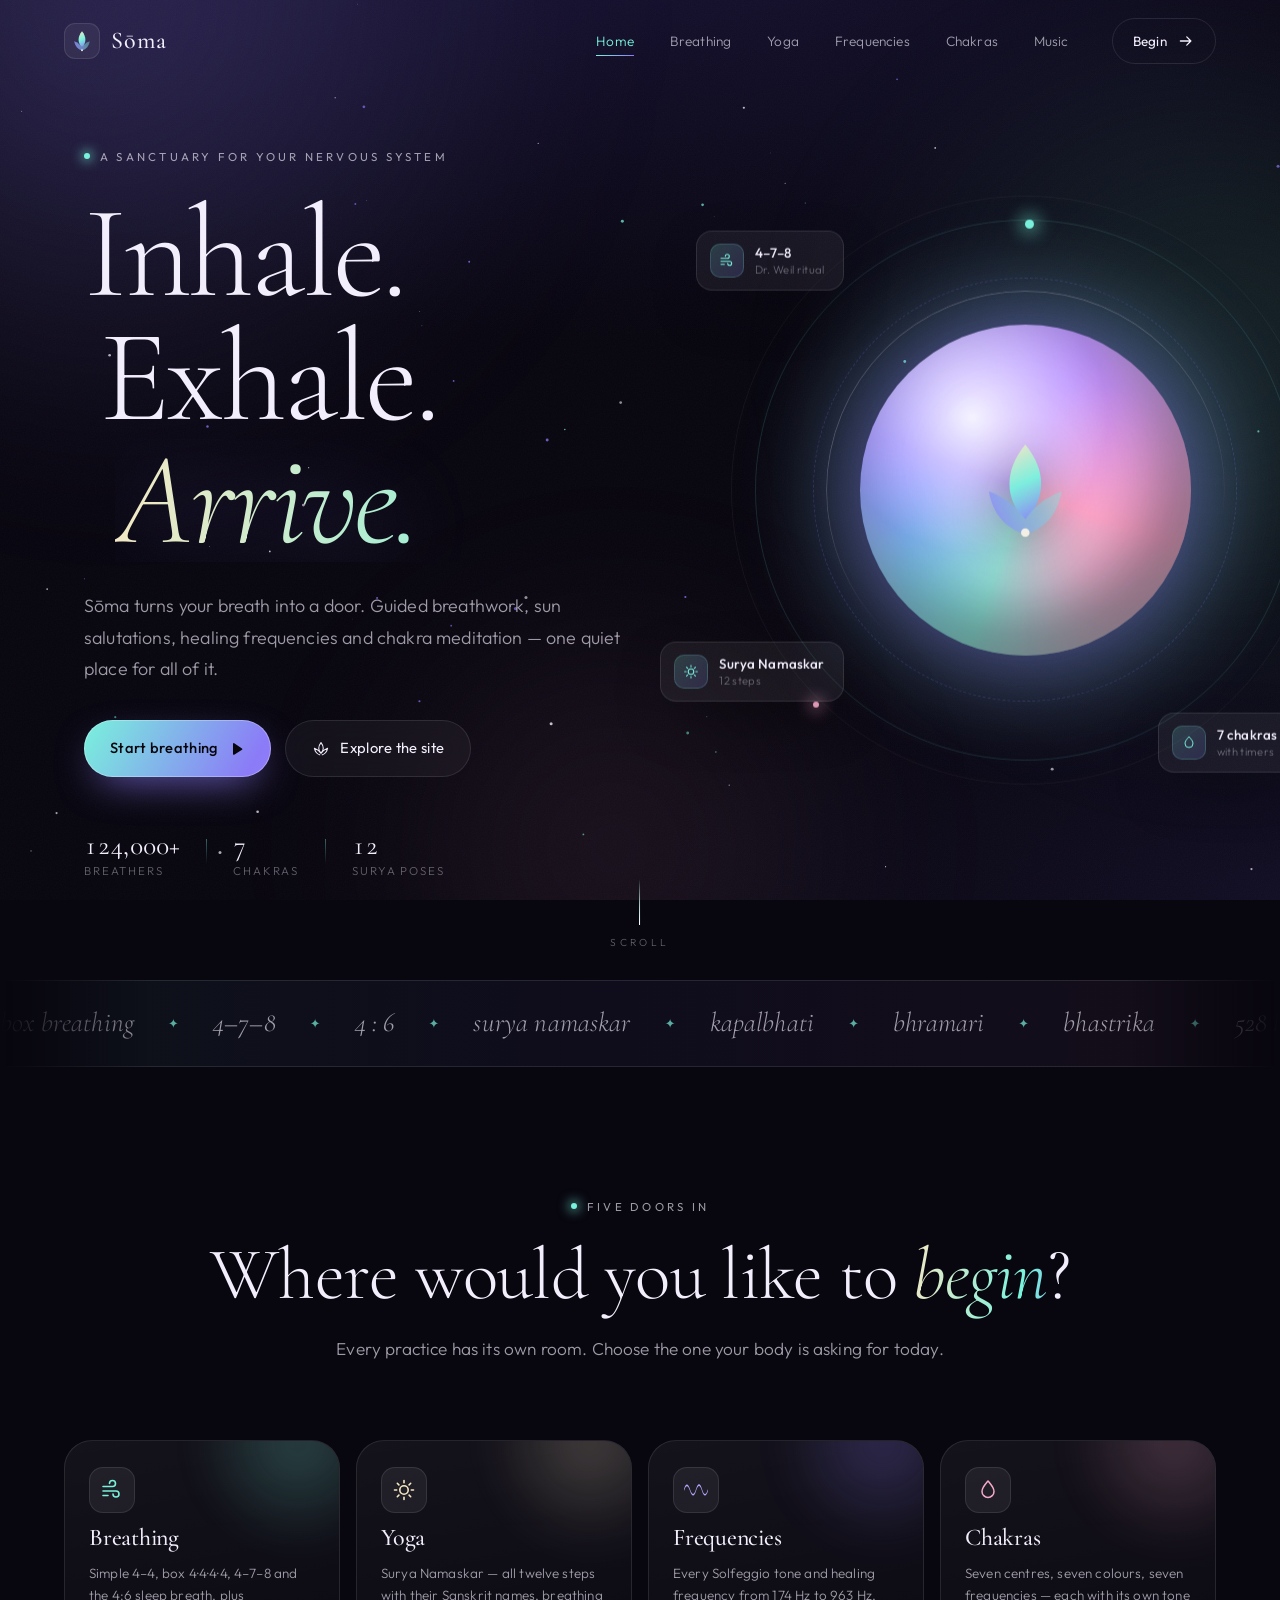
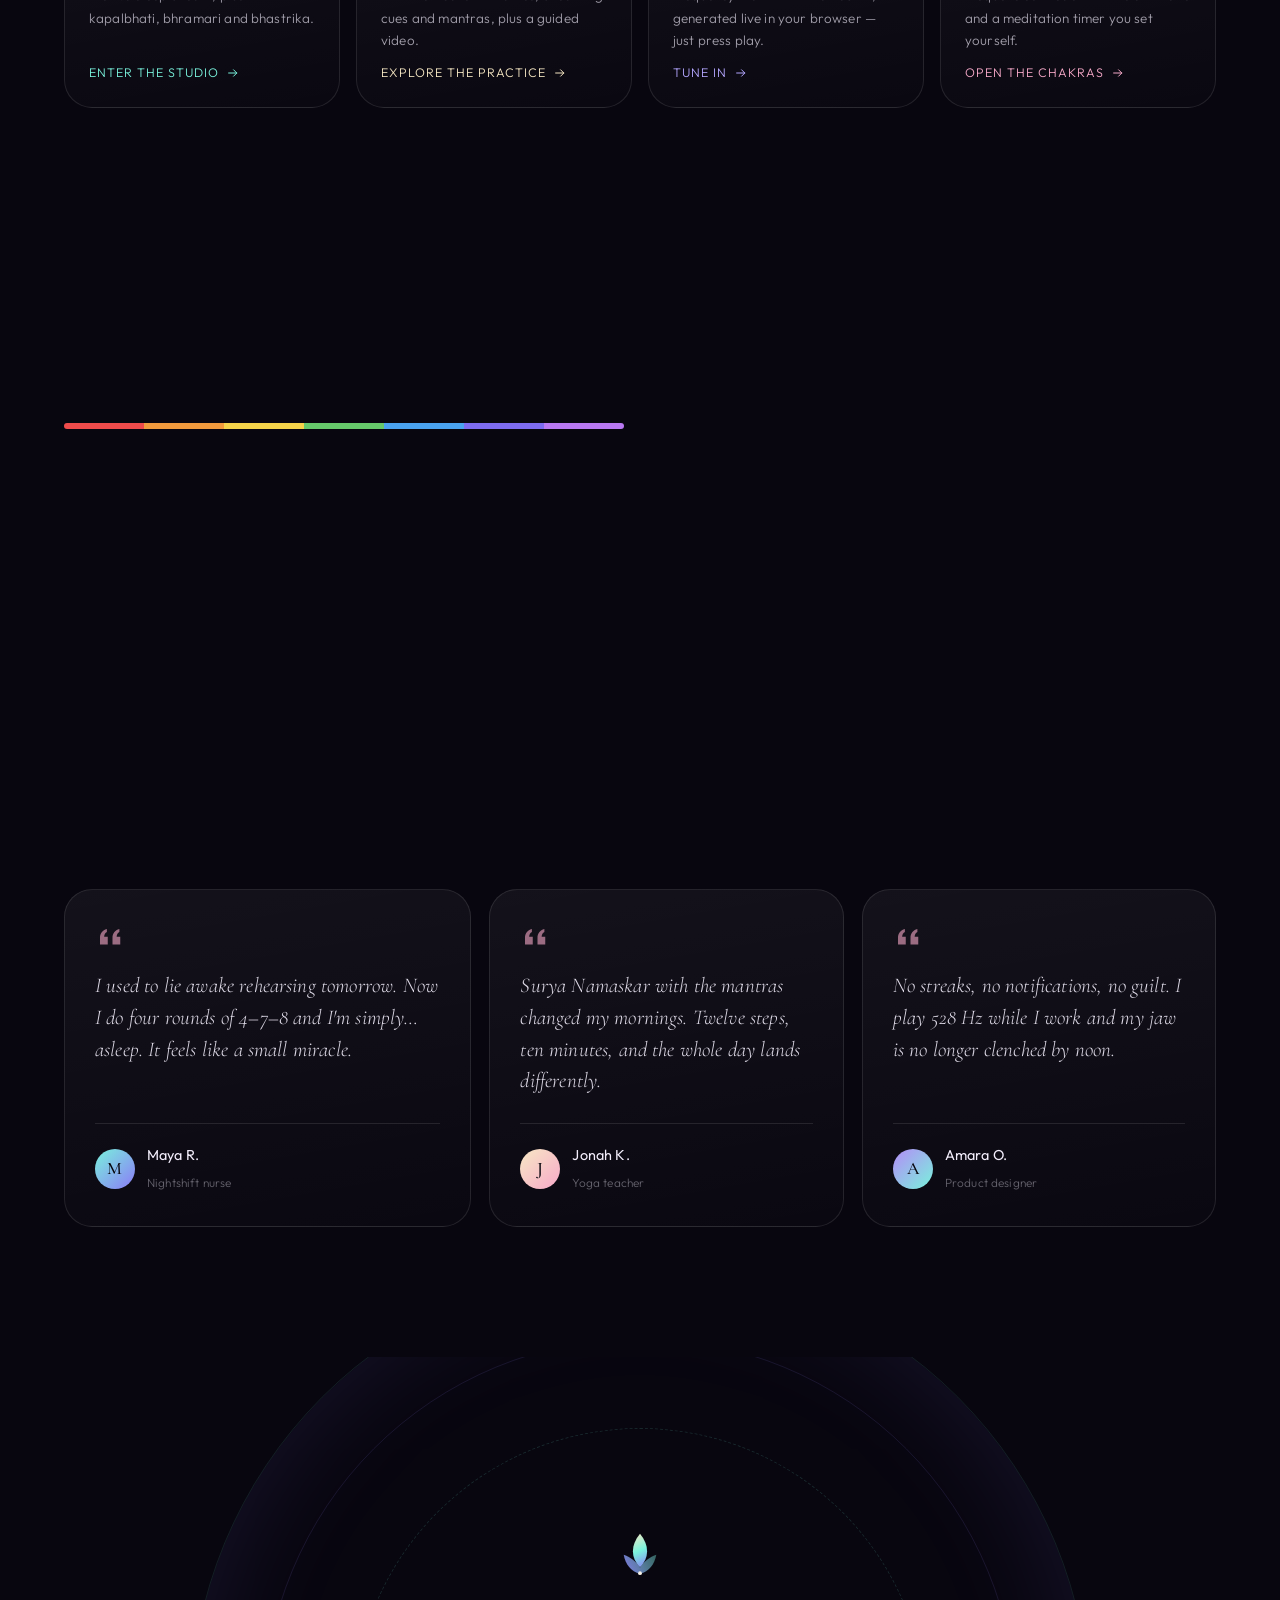
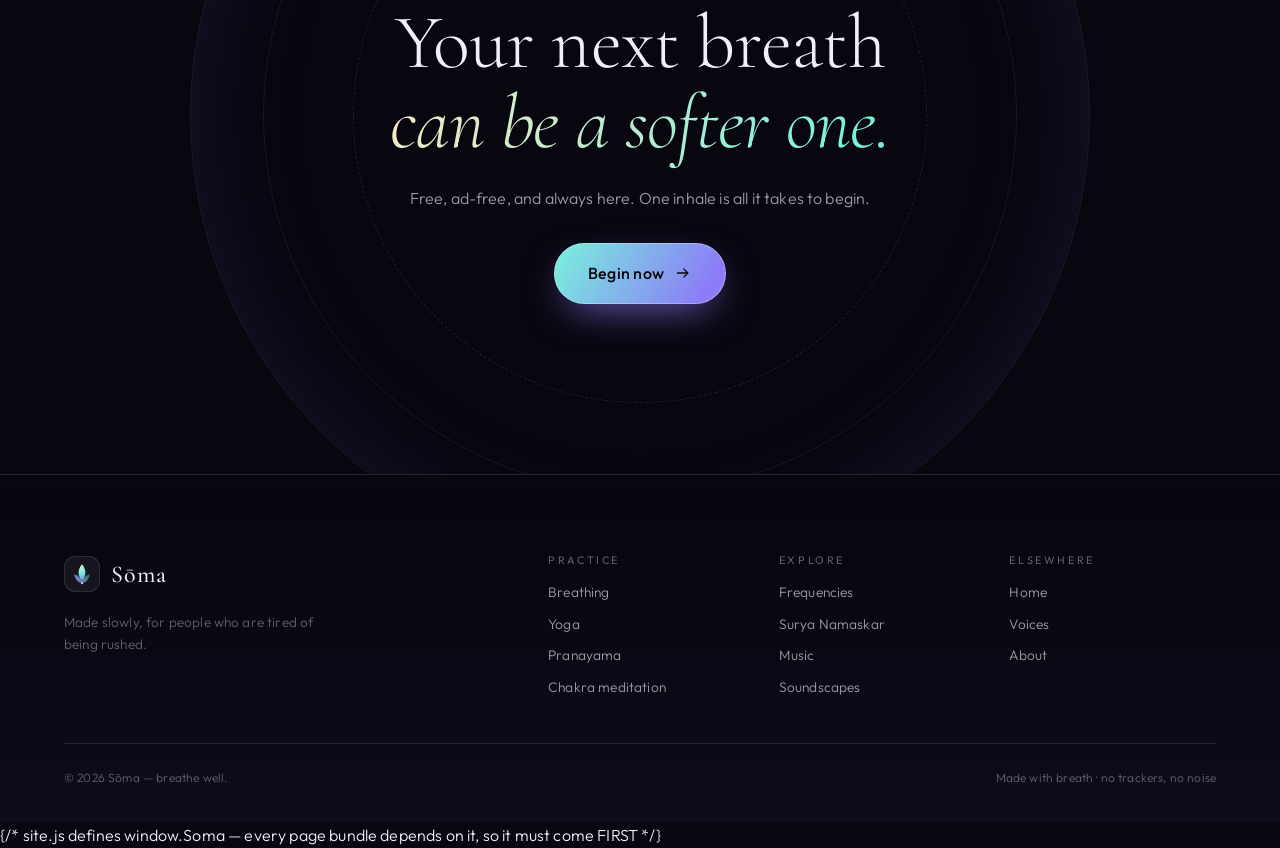
==== commit 66ba2574: "Music player: full YouTube control bar (play, seek, +-15s, volume, speed, loop, CC, theatre, fullscr" ====
--- a/index.html
+++ b/index.html
@@ -56,6 +56,14 @@
     <symbol id="i-stop" viewBox="0 0 24 24"><rect x="6" y="6" width="12" height="12" rx="2.4" fill="currentColor"/></symbol>
     <symbol id="i-close" viewBox="0 0 24 24"><path d="M6.5 6.5l11 11M17.5 6.5l-11 11" fill="none" stroke="currentColor" stroke-width="1.8" stroke-linecap="round"/></symbol>
     <symbol id="i-music" viewBox="0 0 24 24"><path d="M9 17.5V6.4l9-2.1v10.9" fill="none" stroke="currentColor" stroke-width="1.6" stroke-linejoin="round"/><circle cx="6.6" cy="17.6" r="2.6" fill="none" stroke="currentColor" stroke-width="1.6"/><circle cx="15.6" cy="15.4" r="2.6" fill="none" stroke="currentColor" stroke-width="1.6"/></symbol>
+    <symbol id="i-back15" viewBox="0 0 24 24"><path d="M11.5 5.2 8.2 8.4l3.3 3.2" fill="none" stroke="currentColor" stroke-width="1.7" stroke-linecap="round" stroke-linejoin="round"/><path d="M8.6 8.4h5.1a6.1 6.1 0 1 1-6.1 6.1" fill="none" stroke="currentColor" stroke-width="1.7" stroke-linecap="round"/><text x="13" y="16.4" font-size="6.4" text-anchor="middle" fill="currentColor" stroke="none" font-family="Outfit, sans-serif" font-weight="500">15</text></symbol>
+    <symbol id="i-fwd15" viewBox="0 0 24 24"><path d="M12.5 5.2 15.8 8.4l-3.3 3.2" fill="none" stroke="currentColor" stroke-width="1.7" stroke-linecap="round" stroke-linejoin="round"/><path d="M15.4 8.4H10.3a6.1 6.1 0 1 0 6.1 6.1" fill="none" stroke="currentColor" stroke-width="1.7" stroke-linecap="round"/><text x="9.4" y="16.4" font-size="6.4" text-anchor="middle" fill="currentColor" stroke="none" font-family="Outfit, sans-serif" font-weight="500">15</text></symbol>
+    <symbol id="i-mute" viewBox="0 0 24 24"><path d="M4 9.5h3l4-3.2v11.4l-4-3.2H4Z" fill="none" stroke="currentColor" stroke-width="1.6" stroke-linejoin="round"/><path d="M15.5 9.5 20 14M20 9.5 15.5 14" fill="none" stroke="currentColor" stroke-width="1.6" stroke-linecap="round"/></symbol>
+    <symbol id="i-loop" viewBox="0 0 24 24"><path d="M4.5 10.2A6 6 0 0 1 16 6.6l2.4 2.4M19.5 13.8A6 6 0 0 1 8 17.4l-2.4-2.4" fill="none" stroke="currentColor" stroke-width="1.7" stroke-linecap="round"/><path d="M18.6 4.8v4.2h-4.2M5.4 19.2v-4.2h4.2" fill="none" stroke="currentColor" stroke-width="1.7" stroke-linecap="round" stroke-linejoin="round"/></symbol>
+    <symbol id="i-fullscreen" viewBox="0 0 24 24"><path d="M4 9V4h5M20 9V4h-5M4 15v5h5M20 15v5h-5" fill="none" stroke="currentColor" stroke-width="1.8" stroke-linecap="round" stroke-linejoin="round"/></symbol>
+    <symbol id="i-theatre" viewBox="0 0 24 24"><rect x="3.5" y="6.5" width="17" height="11" rx="2" fill="none" stroke="currentColor" stroke-width="1.6"/><path d="M3.5 10.5h17" stroke="currentColor" stroke-width="1.6"/></symbol>
+    <symbol id="i-caption" viewBox="0 0 24 24"><rect x="3.5" y="5.5" width="17" height="13" rx="2.5" fill="none" stroke="currentColor" stroke-width="1.6"/><path d="M10 10.4a2.4 2.4 0 1 0 0 3.2M17 10.4a2.4 2.4 0 1 0 0 3.2" fill="none" stroke="currentColor" stroke-width="1.6" stroke-linecap="round"/></symbol>
+    <symbol id="i-share" viewBox="0 0 24 24"><path d="M14.5 4.8 19.5 9l-5 4.2V10.6c-4.6 0-7.4 1.7-9 4.6.2-5.3 3.2-8.4 9-8.6Z" fill="none" stroke="currentColor" stroke-width="1.6" stroke-linejoin="round"/></symbol>
   </defs>
 </svg>
 
--- a/styles.css
+++ b/styles.css
@@ -2689,32 +2689,74 @@
 .vplayer__panel {
   position: relative;
   width: min(100%, 1000px);
+  max-height: calc(100svh - 2 * clamp(14px, 4vw, 48px));
+  display: flex;
+  flex-direction: column;
   border-radius: var(--r-lg);
   border: 1px solid var(--stroke-strong);
   background: #0b0817;
   box-shadow: 0 50px 120px -40px rgba(0,0,0,.95);
   overflow: hidden;
   animation: panelIn .45s var(--ease);
+  transition: width .4s var(--ease), max-width .4s var(--ease);
 }
 @keyframes panelIn { from { opacity: 0; transform: translateY(18px) scale(.985); } }
+.vplayer__panel:fullscreen {
+  width: 100%;
+  max-width: none;
+  max-height: none;
+  border-radius: 0;
+  border: 0;
+  background: #000;
+}
+
+/* video area — grows with theatre mode */
+.vplayer__stage { flex: 1 1 auto; min-height: 0; display: flex; justify-content: center; }
+.vplayer__panel.is-theatre { width: min(100%, 1240px); }
 
 .vplayer__frame {
   position: relative;
+  width: 100%;
   aspect-ratio: 16 / 9;
   background: #000;
 }
-.vplayer__frame iframe {
+.vplayer__frame iframe,
+.vplayer__frame > iframe {
   position: absolute;
   inset: 0;
   width: 100%;
   height: 100%;
   border: 0;
 }
+#vplayerTarget { position: absolute; inset: 0; }
+
+.vplayer__loading {
+  position: absolute;
+  inset: 0;
+  display: flex;
+  align-items: center;
+  justify-content: center;
+  gap: 12px;
+  font-size: .84rem;
+  color: var(--text-dim);
+  background: rgba(8,6,15,.86);
+  z-index: 2;
+}
+.vplayer__loading[hidden] { display: none; }
+.spinner {
+  width: 20px; height: 20px;
+  border-radius: 50%;
+  border: 2px solid rgba(255,255,255,.18);
+  border-top-color: var(--mint);
+  animation: spin .8s linear infinite;
+}
+
+/* title row */
 .vplayer__bar {
   display: flex;
   align-items: center;
   gap: 14px;
-  padding: 14px 18px;
+  padding: 12px 16px;
   border-top: 1px solid var(--stroke);
 }
 .vplayer__info { flex: 1; min-width: 0; }
@@ -2728,9 +2770,149 @@
   text-overflow: ellipsis;
 }
 .vplayer__info span { font-size: .76rem; color: var(--text-faint); }
-.vplayer .btn--icon { width: 44px; height: 44px; }
-
-@media (max-width: 560px) {
-  .vplayer__bar { flex-wrap: wrap; }
-  .vplayer__info { flex-basis: 100%; }
-}
+.vplayer__quick { display: flex; gap: 8px; }
+.vplayer .btn--icon { width: 42px; height: 42px; }
+
+/* transport controls */
+.vplayer__transport {
+  display: flex;
+  align-items: center;
+  flex-wrap: wrap;
+  gap: 8px;
+  padding: 10px 16px 14px;
+  border-top: 1px solid rgba(255,255,255,.06);
+  background: rgba(255,255,255,.02);
+}
+.vbtn {
+  width: 38px; height: 38px;
+  flex: none;
+  display: inline-grid;
+  place-items: center;
+  border-radius: 50%;
+  border: 1px solid var(--stroke);
+  background: rgba(255,255,255,.04);
+  color: var(--text-dim);
+  transition: all .3s var(--ease);
+}
+.vbtn .ico { width: 18px; height: 18px; }
+.vbtn:hover { color: var(--text); border-color: var(--stroke-strong); background: rgba(255,255,255,.09); transform: translateY(-1px); }
+.vbtn:active { transform: translateY(0) scale(.96); }
+.vbtn.is-on {
+  color: #07060d;
+  background: linear-gradient(120deg, #79f2dc, #8b7bf7);
+  border-color: transparent;
+  box-shadow: 0 6px 20px -8px rgba(121,242,220,.9);
+}
+#vpPlay {
+  width: 46px; height: 46px;
+  color: #07060d;
+  background: var(--grad-btn);
+  border-color: transparent;
+  box-shadow: 0 8px 24px -10px rgba(139,123,247,.95);
+}
+#vpPlay .ico { width: 20px; height: 20px; }
+
+.vplayer__time {
+  font-size: .76rem;
+  color: var(--text-dim);
+  font-variant-numeric: tabular-nums;
+  letter-spacing: .02em;
+  padding: 0 2px;
+  min-width: 92px;
+  text-align: center;
+  flex: none;
+}
+
+/* range inputs */
+.vplayer__seek {
+  flex: 1 1 160px;
+  min-width: 110px;
+  height: 4px;
+  appearance: none;
+  -webkit-appearance: none;
+  border-radius: 999px;
+  background: linear-gradient(90deg, var(--mint), var(--lilac)) no-repeat, rgba(255,255,255,.14);
+  background-size: 0% 100%, 100% 100%;
+  cursor: pointer;
+}
+.vplayer__seek::-webkit-slider-thumb {
+  appearance: none;
+  width: 13px; height: 13px;
+  border-radius: 50%;
+  background: #fff;
+  box-shadow: 0 0 10px rgba(121,242,220,.9);
+  cursor: pointer;
+}
+.vplayer__seek::-moz-range-thumb {
+  width: 13px; height: 13px;
+  border: 0;
+  border-radius: 50%;
+  background: #fff;
+  cursor: pointer;
+}
+
+.vplayer__volume { display: flex; align-items: center; gap: 6px; flex: none; }
+.vplayer__vol {
+  width: 74px;
+  accent-color: var(--mint);
+  cursor: pointer;
+}
+
+.vplayer__speed { flex: none; }
+.vplayer__speed select {
+  appearance: none;
+  -webkit-appearance: none;
+  padding: 8px 26px 8px 12px;
+  border-radius: 999px;
+  border: 1px solid var(--stroke);
+  background: rgba(255,255,255,.04);
+  color: var(--text-dim);
+  font-size: .76rem;
+  font-family: inherit;
+  cursor: pointer;
+  background-image: url("data:image/svg+xml,%3Csvg xmlns='http://www.w3.org/2000/svg' width='10' height='6'%3E%3Cpath d='M1 1l4 4 4-4' fill='none' stroke='%2379f2dc' stroke-width='1.5'/%3E%3C/svg%3E");
+  background-repeat: no-repeat;
+  background-position: right 10px center;
+}
+.vplayer__speed select:hover { border-color: var(--stroke-strong); color: var(--text); }
+.vplayer__speed select option { background: #12101f; color: #f3eefc; }
+
+/* footer links row */
+.vplayer__links {
+  display: flex;
+  flex-wrap: wrap;
+  align-items: center;
+  gap: 8px;
+  padding: 0 16px 14px;
+}
+.vlink {
+  display: inline-flex;
+  align-items: center;
+  gap: 7px;
+  padding: 8px 15px;
+  border-radius: 999px;
+  border: 1px solid var(--stroke);
+  background: rgba(255,255,255,.03);
+  font-size: .77rem;
+  font-family: inherit;
+  color: var(--text-dim);
+  transition: all .3s var(--ease);
+}
+.vlink .ico { width: 14px; height: 14px; }
+.vlink:hover { color: var(--text); border-color: var(--stroke-strong); background: rgba(255,255,255,.07); }
+.vlink__yt { color: #ff3d3d; font-size: .72rem; line-height: 1; }
+
+@media (max-width: 700px) {
+  .vplayer__transport { gap: 6px; padding: 10px 12px 12px; }
+  .vplayer__seek { flex-basis: 100%; order: -1; }
+  .vplayer__time { min-width: 84px; }
+  .vplayer__vol { width: 54px; }
+  .vbtn { width: 34px; height: 34px; }
+  #vpPlay { width: 42px; height: 42px; }
+  .vplayer__links { padding: 0 12px 12px; }
+  .vlink { font-size: .72rem; padding: 7px 12px; }
+}
+@media (max-width: 420px) {
+  .vplayer__speed select { padding: 7px 22px 7px 10px; }
+  .vplayer__volume { display: none; }
+}
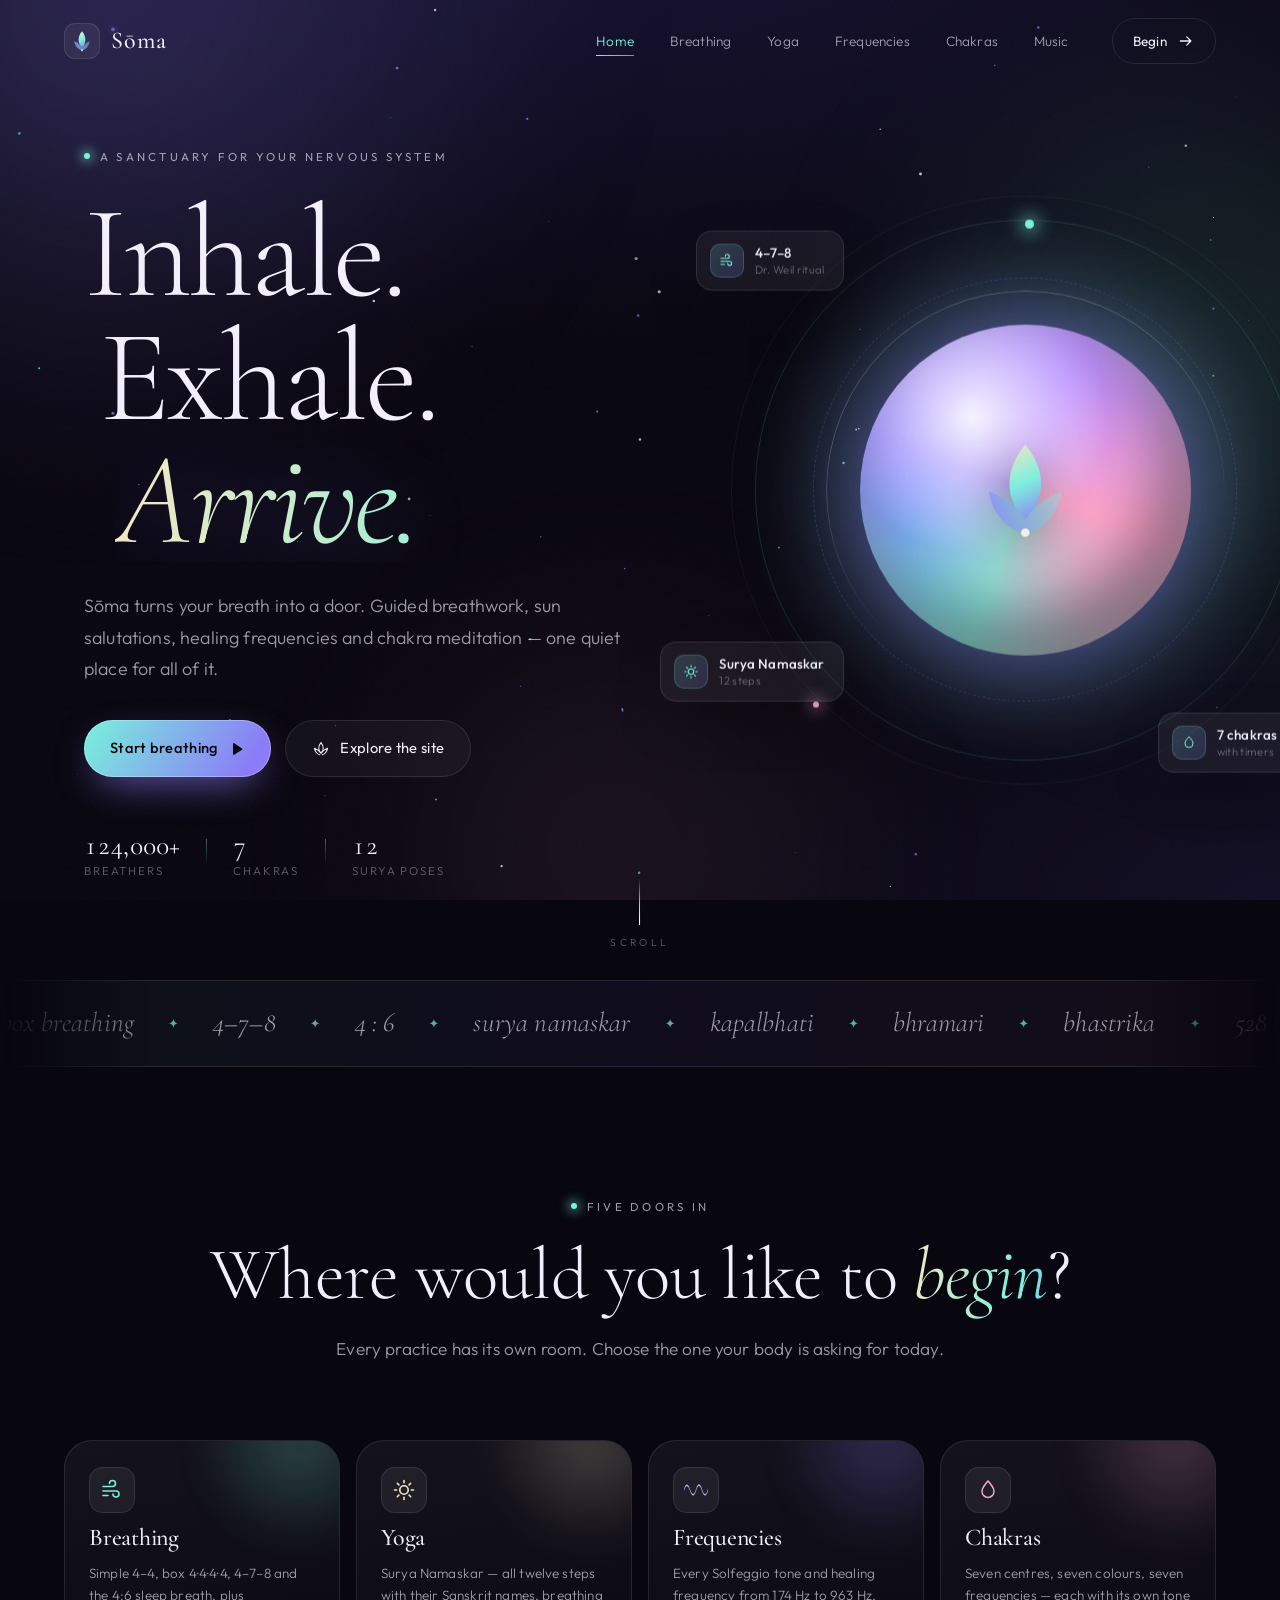
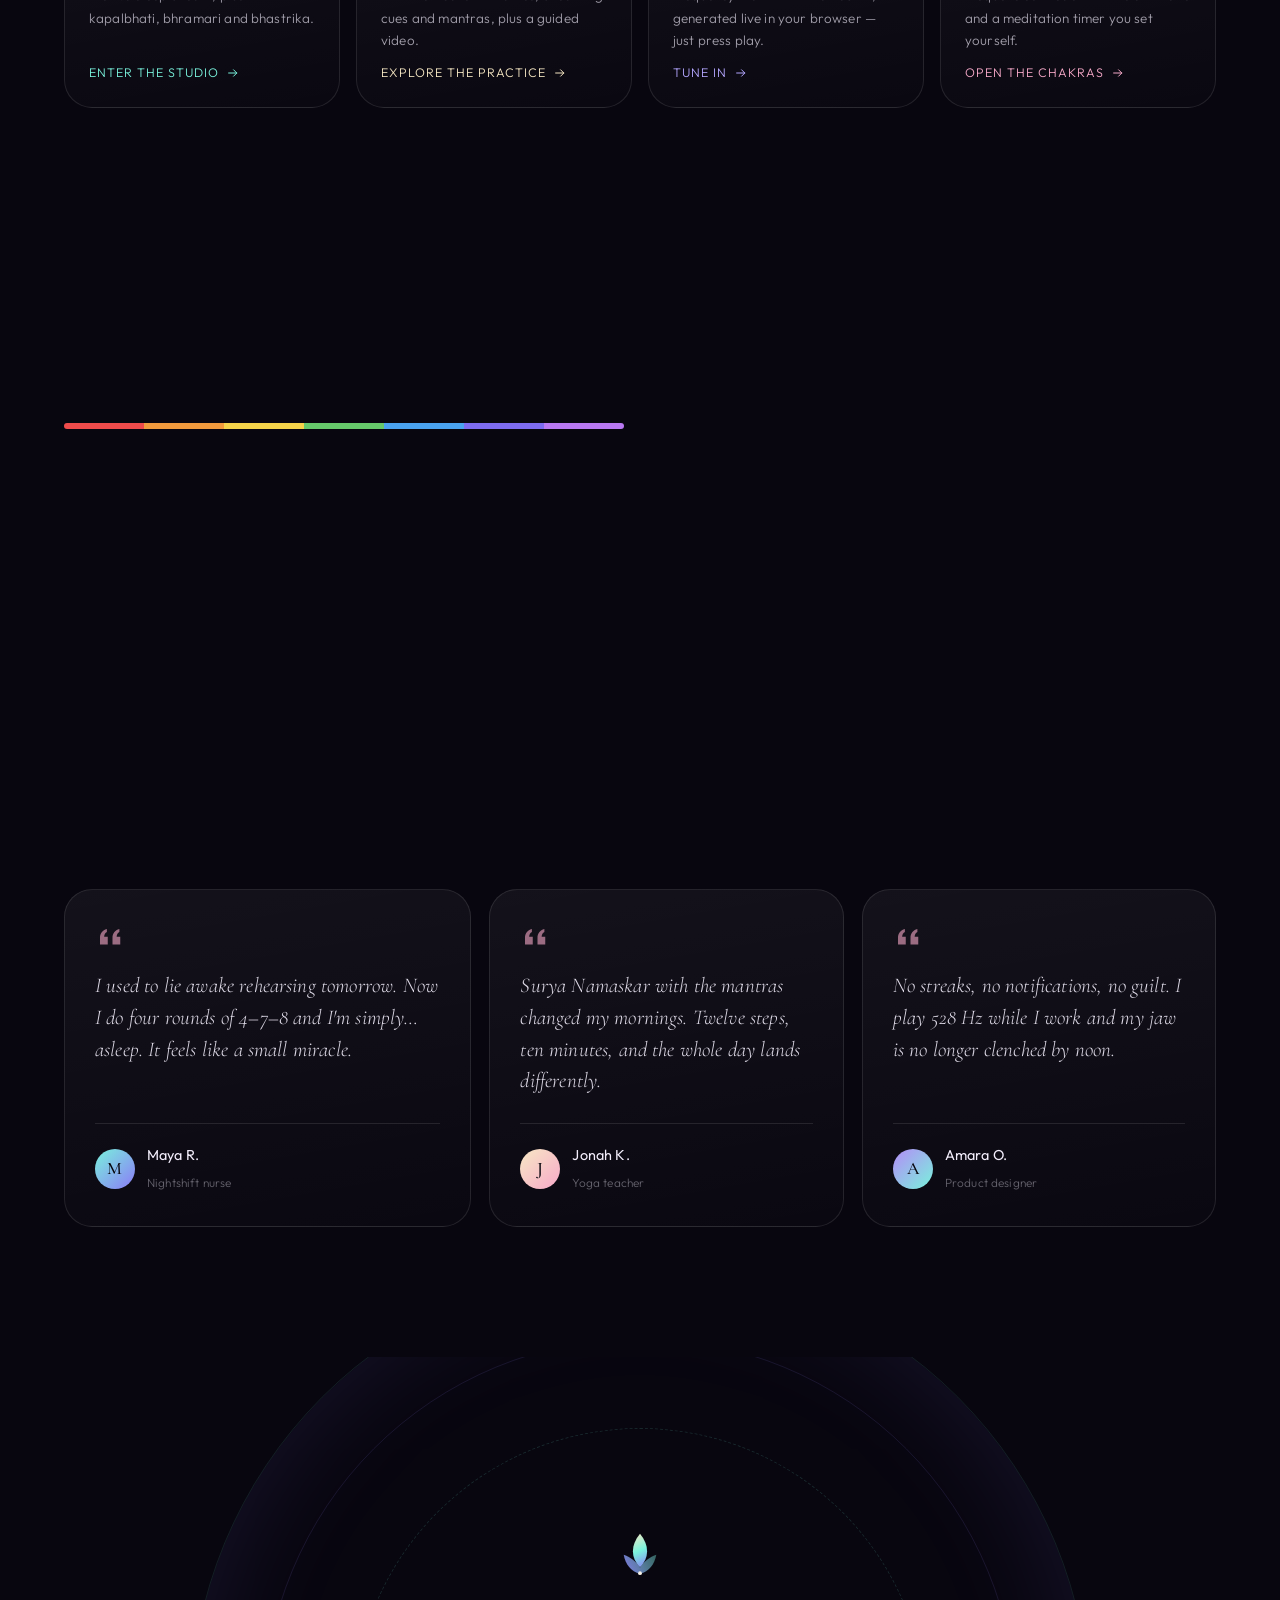
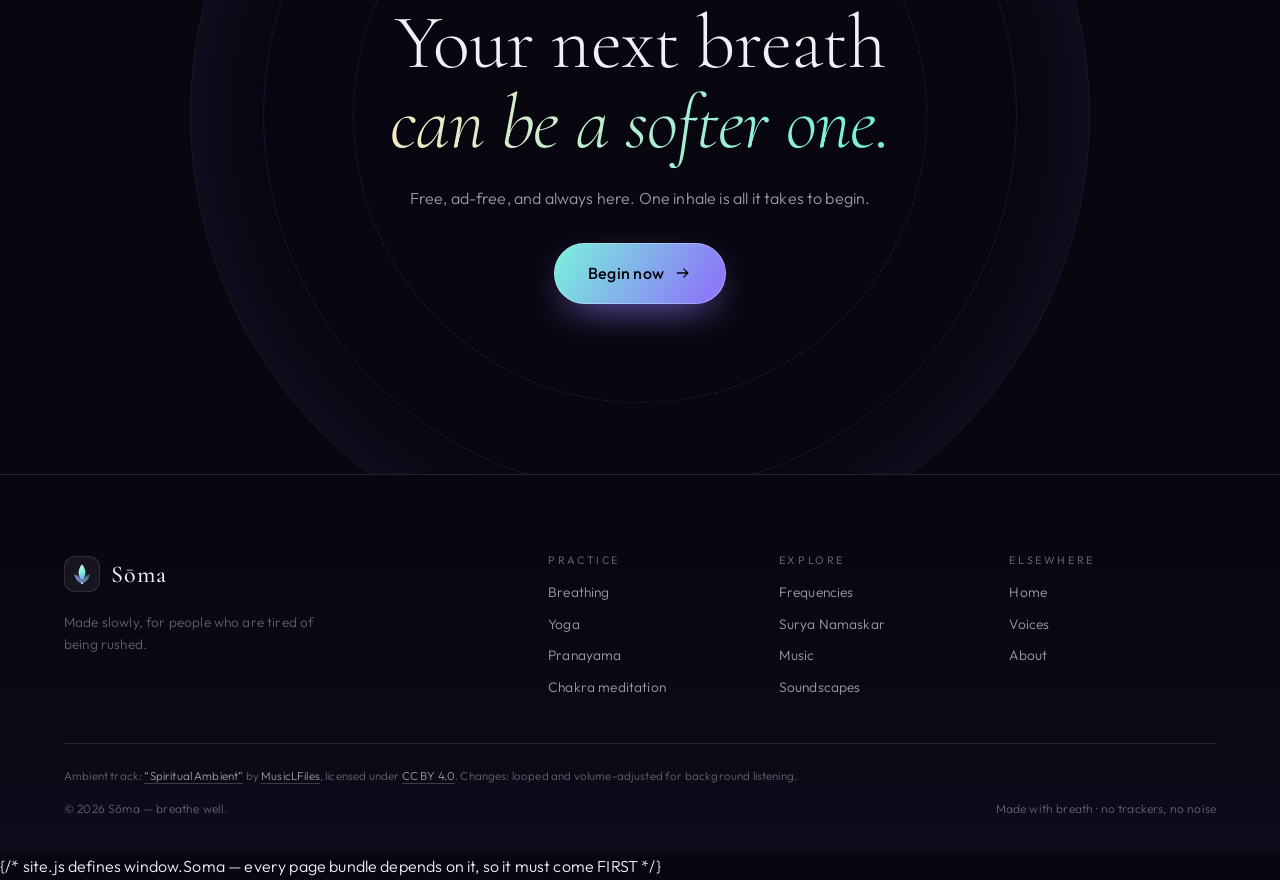
==== commit eeb4afcd: "Audio: per-card volume on frequency cards, persistent dock across pages, auto-start ambient track wi" ====
--- a/index.html
+++ b/index.html
@@ -268,6 +268,37 @@
 </main>
 
 
+<div class="dock" id="dock" hidden aria-live="polite">
+  <div class="dock__art" id="dockArt">
+    <svg viewBox="0 0 48 48" aria-hidden="true"><use href="#logo-mark"></use></svg>
+  </div>
+  <div class="dock__body">
+    <b id="dockTitle">—</b>
+    <span id="dockSub">—</span>
+    <div class="dock__eq" aria-hidden="true"><i></i><i></i><i></i><i></i></div>
+  </div>
+  <div class="dock__vol">
+    <button class="dock__btn dock__btn--mute" id="dockMute" aria-label="Mute" title="Mute">
+      <svg viewBox="0 0 24 24" class="ico"><use href="#i-volume"></use></svg>
+    </button>
+    <input class="dock__range" id="dockVol" type="range" min="0" max="100" value="45" aria-label="Volume" />
+  </div>
+  <button class="dock__btn dock__btn--main" id="dockToggle" aria-label="Pause" title="Play / Pause">
+    <svg viewBox="0 0 24 24" class="ico"><use href="#i-pause"></use></svg>
+  </button>
+  <button class="dock__btn dock__btn--close" id="dockClose" aria-label="Stop and close" title="Stop">
+    <svg viewBox="0 0 24 24" class="ico"><use href="#i-close"></use></svg>
+  </button>
+</div>
+<div class="ambient-prompt" id="ambientPrompt" hidden>
+  <button class="ambient-prompt__btn" id="ambientStart" type="button">
+    <svg viewBox="0 0 24 24" class="ico"><use href="#i-music"></use></svg>
+    <span>Play ambient music</span>
+    <small>Spiritual Ambient · optional</small>
+  </button>
+  <button class="ambient-prompt__no" id="ambientNo" type="button" aria-label="Not now">Not now</button>
+</div>
+
 <footer class="footer">
   <div class="footer__inner">
     <div class="footer__brand">
@@ -300,6 +331,13 @@
       </div>
     </nav>
   </div>
+  <div class="footer__credits">
+    Ambient track:
+    <a href="https://commons.wikimedia.org/wiki/File:Spiritual_Ambient_by_MusicLFiles.ogg" target="_blank" rel="noopener noreferrer">“Spiritual Ambient”</a>
+    by <a href="https://commons.wikimedia.org/wiki/Category:Files_by_MusicLFiles" target="_blank" rel="noopener noreferrer">MusicLFiles</a>,
+    licensed under <a href="https://creativecommons.org/licenses/by/4.0/" target="_blank" rel="noopener noreferrer">CC BY 4.0</a>.
+    Changes: looped and volume-adjusted for background listening.
+  </div>
   <div class="footer__base">
     <span>© <span id="year"></span> Sōma — breathe well.</span>
     <span>Made with breath · no trackers, no noise</span>
@@ -308,6 +346,7 @@
 
 {/* site.js defines window.Soma — every page bundle depends on it, so it must come FIRST */}
 <script src="assets/js/site.js"></script>
+<script src="assets/js/ambient.js"></script>
 
 </body>
 </html>
--- a/styles.css
+++ b/styles.css
@@ -2916,3 +2916,319 @@
   .vplayer__speed select { padding: 7px 22px 7px 10px; }
   .vplayer__volume { display: none; }
 }
+
+/* =========================================================
+   FREQUENCY CARD — inline volume control
+   Volume lives on the card. It reveals on hover/focus, and can be
+   pinned open by the speaker button (touch + keyboard users).
+   ========================================================= */
+.freq__controls {
+  display: flex;
+  align-items: center;
+  gap: 8px;
+  flex: none;
+}
+
+.freq__vol {
+  position: relative;
+  display: flex;
+  align-items: center;
+  gap: 6px;
+}
+
+.freq__volbtn {
+  width: 32px; height: 32px;
+  display: inline-grid;
+  place-items: center;
+  flex: none;
+  border-radius: 50%;
+  border: 1px solid var(--stroke);
+  background: rgba(255,255,255,.05);
+  color: var(--text-dim);
+  transition: all .3s var(--ease);
+}
+.freq__volbtn .ico { width: 15px; height: 15px; }
+.freq__volbtn:hover,
+.freq.is-vol-open .freq__volbtn {
+  color: var(--c1, var(--mint));
+  border-color: color-mix(in srgb, var(--c1, #79f2dc) 60%, transparent);
+  background: rgba(255,255,255,.09);
+}
+
+/* the slider: collapsed until the card is hovered / focused / pinned */
+.freq__volrange {
+  width: 0;
+  min-width: 0;
+  height: 4px;
+  opacity: 0;
+  padding: 0;
+  margin: 0;
+  border: 0;
+  appearance: none;
+  -webkit-appearance: none;
+  border-radius: 999px;
+  background: linear-gradient(90deg, var(--c1, #79f2dc), var(--c2, #8b7bf7));
+  cursor: pointer;
+  transition: width .35s var(--ease), opacity .25s, margin .35s var(--ease);
+  pointer-events: none;
+}
+.freq:hover .freq__volrange,
+.freq:focus-within .freq__volrange,
+.freq.is-vol-open .freq__volrange {
+  width: 74px;
+  opacity: 1;
+  margin-right: 2px;
+  pointer-events: auto;
+}
+.freq__volrange::-webkit-slider-thumb {
+  appearance: none;
+  -webkit-appearance: none;
+  width: 12px; height: 12px;
+  border-radius: 50%;
+  background: #fff;
+  border: 0;
+  box-shadow: 0 0 10px rgba(0,0,0,.55);
+  cursor: pointer;
+}
+.freq__volrange::-moz-range-thumb {
+  width: 12px; height: 12px;
+  border: 0;
+  border-radius: 50%;
+  background: #fff;
+  cursor: pointer;
+}
+.freq__volrange:focus-visible { outline: 2px solid var(--c1, #79f2dc); outline-offset: 3px; }
+
+.freq__play { white-space: nowrap; }
+
+@media (max-width: 560px) {
+  .freq:hover .freq__volrange { width: 56px; }
+  .freq__volrange { transition: none; }
+}
+
+/* =========================================================
+   PERSISTENT AUDIO DOCK
+   ========================================================= */
+.dock {
+  position: fixed;
+  left: 50%;
+  bottom: 22px;
+  transform: translateX(-50%) translateY(0);
+  z-index: 150;
+  display: flex;
+  align-items: center;
+  gap: 13px;
+  padding: 10px 12px 10px 10px;
+  width: min(calc(100% - 28px), 520px);
+  border-radius: 999px;
+  border: 1px solid var(--stroke-strong);
+  background: rgba(16, 12, 30, .82);
+  backdrop-filter: blur(22px) saturate(150%);
+  -webkit-backdrop-filter: blur(22px) saturate(150%);
+  box-shadow: 0 24px 60px -24px rgba(0,0,0,.9), 0 0 0 1px rgba(255,255,255,.04) inset;
+  animation: dockIn .5s var(--ease);
+}
+.dock[hidden] { display: none; }
+@keyframes dockIn { from { opacity: 0; transform: translateX(-50%) translateY(18px); } }
+
+.dock.is-flash { animation: dockIn .5s var(--ease), dockFlash 1.6s ease .2s; }
+@keyframes dockFlash {
+  0%, 100% { box-shadow: 0 24px 60px -24px rgba(0,0,0,.9); }
+  30% { box-shadow: 0 0 0 2px rgba(121,242,220,.55), 0 24px 60px -24px rgba(0,0,0,.9); }
+}
+
+.dock__art {
+  position: relative;
+  width: 42px; height: 42px;
+  flex: none;
+  display: grid;
+  place-items: center;
+  border-radius: 50%;
+  background:
+    radial-gradient(circle at 34% 30%, rgba(255,255,255,.5), transparent 48%),
+    radial-gradient(circle, var(--dc, rgba(121,242,220,.35)), transparent 70%),
+    conic-gradient(from 140deg, #4fd7c4, #6f5cf0, #a184f8, #ef9abd, #4fd7c4);
+  box-shadow: 0 0 22px -4px rgba(121,242,220,.65);
+  animation: spin 22s linear infinite;
+}
+.dock__art svg { width: 22px; height: 22px; }
+.dock.is-paused .dock__art { animation-play-state: paused; filter: saturate(.45) brightness(.8); }
+
+.dock__body {
+  flex: 1;
+  min-width: 0;
+  display: flex;
+  flex-direction: column;
+  gap: 1px;
+  line-height: 1.2;
+}
+.dock__body b {
+  font-family: var(--font-display);
+  font-size: 1rem;
+  font-weight: 500;
+  white-space: nowrap;
+  overflow: hidden;
+  text-overflow: ellipsis;
+}
+.dock__body span {
+  font-size: .68rem;
+  color: var(--text-faint);
+  letter-spacing: .05em;
+  white-space: nowrap;
+  overflow: hidden;
+  text-overflow: ellipsis;
+}
+
+/* animated equaliser while playing */
+.dock__eq {
+  display: flex;
+  align-items: flex-end;
+  gap: 2px;
+  height: 10px;
+  margin-top: 3px;
+}
+.dock__eq i {
+  width: 2px;
+  height: 30%;
+  border-radius: 2px;
+  background: linear-gradient(var(--mint), var(--lilac));
+  animation: dockEq .9s ease-in-out infinite alternate;
+}
+.dock__eq i:nth-child(2) { animation-delay: -.3s; }
+.dock__eq i:nth-child(3) { animation-delay: -.55s; }
+.dock__eq i:nth-child(4) { animation-delay: -.15s; }
+.dock.is-paused .dock__eq i { animation-play-state: paused; height: 30%; opacity: .4; }
+@keyframes dockEq { from { height: 20%; } to { height: 100%; } }
+
+.dock__vol { display: flex; align-items: center; gap: 6px; flex: none; }
+.dock__range {
+  width: 76px;
+  accent-color: var(--mint);
+  cursor: pointer;
+}
+
+.dock__btn {
+  display: inline-grid;
+  place-items: center;
+  flex: none;
+  width: 36px; height: 36px;
+  border-radius: 50%;
+  border: 1px solid var(--stroke);
+  background: rgba(255,255,255,.05);
+  color: var(--text-dim);
+  transition: all .3s var(--ease);
+}
+.dock__btn .ico { width: 17px; height: 17px; }
+.dock__btn:hover { color: var(--text); background: rgba(255,255,255,.11); border-color: var(--stroke-strong); }
+
+.dock__btn--main {
+  width: 46px; height: 46px;
+  color: #07060d;
+  background: var(--grad-btn);
+  border-color: transparent;
+  box-shadow: 0 10px 28px -10px rgba(139,123,247,.95);
+}
+.dock__btn--main .ico { width: 19px; height: 19px; }
+.dock__btn--main:hover { transform: scale(1.05); background: var(--grad-btn); }
+
+.dock__btn--close { width: 30px; height: 30px; border-color: transparent; background: transparent; }
+.dock__btn--close .ico { width: 15px; height: 15px; }
+.dock__btn--close:hover { background: rgba(247,169,201,.14); color: var(--blush); }
+
+@media (max-width: 620px) {
+  .dock { gap: 9px; padding: 8px 10px 8px 8px; bottom: 14px; }
+  .dock__art { width: 36px; height: 36px; }
+  .dock__art svg { width: 18px; height: 18px; }
+  .dock__range { width: 54px; }
+  .dock__btn { width: 32px; height: 32px; }
+  .dock__btn--main { width: 42px; height: 42px; }
+}
+@media (max-width: 440px) {
+  .dock__vol { display: none; }
+  .dock__body b { font-size: .92rem; }
+}
+
+/* keep content clear of the dock */
+body.has-dock { padding-bottom: 96px; }
+
+/* =========================================================
+   AMBIENT PROMPT (first visit nudge)
+   ========================================================= */
+.ambient-prompt {
+  position: fixed;
+  left: 50%;
+  bottom: 22px;
+  transform: translateX(-50%);
+  z-index: 140;
+  display: flex;
+  align-items: center;
+  gap: 10px;
+  padding: 8px 10px 8px 8px;
+  border-radius: 999px;
+  border: 1px solid rgba(121,242,220,.22);
+  background: rgba(16, 12, 30, .88);
+  backdrop-filter: blur(20px);
+  -webkit-backdrop-filter: blur(20px);
+  box-shadow: 0 22px 55px -26px rgba(0,0,0,.9);
+  animation: dockIn .55s var(--ease) .1s both;
+}
+.ambient-prompt[hidden] { display: none; }
+.ambient-prompt__btn {
+  display: inline-flex;
+  align-items: center;
+  gap: 10px;
+  padding: 9px 18px 9px 14px;
+  border-radius: 999px;
+  background: var(--grad-btn);
+  color: #07060d;
+  font-weight: 500;
+  font-size: .84rem;
+  transition: transform .35s var(--ease), box-shadow .35s;
+}
+.ambient-prompt__btn .ico { width: 16px; height: 16px; }
+.ambient-prompt__btn small {
+  font-weight: 400;
+  font-size: .64rem;
+  opacity: .72;
+  padding-left: 9px;
+  margin-left: 2px;
+  border-left: 1px solid rgba(7,6,13,.25);
+  letter-spacing: .03em;
+}
+.ambient-prompt__btn:hover {
+  transform: translateY(-1px);
+  box-shadow: 0 14px 34px -14px rgba(121,242,220,.9);
+}
+.ambient-prompt__no {
+  padding: 7px 12px;
+  border-radius: 999px;
+  font-size: .74rem;
+  color: var(--text-faint);
+}
+.ambient-prompt__no:hover { color: var(--text-dim); background: rgba(255,255,255,.06); }
+
+@media (max-width: 480px) {
+  .ambient-prompt { flex-direction: column; align-items: stretch; width: calc(100% - 28px); border-radius: 20px; bottom: 14px; }
+  .ambient-prompt__btn { justify-content: center; }
+  .ambient-prompt__no { text-align: center; }
+}
+
+/* =========================================================
+   FOOTER — audio credits
+   ========================================================= */
+.footer__credits {
+  max-width: var(--maxw);
+  margin: 0 auto;
+  padding-top: 22px;
+  font-size: .72rem;
+  line-height: 1.7;
+  color: var(--text-faint);
+  border-top: 1px solid var(--stroke);
+}
+.footer__credits a {
+  color: var(--text-dim);
+  border-bottom: 1px solid var(--stroke-strong);
+  transition: color .3s, border-color .3s;
+}
+.footer__credits a:hover { color: var(--mint); border-color: var(--mint); }
+.footer__credits + .footer__base { border-top: 0; padding-top: 14px; }
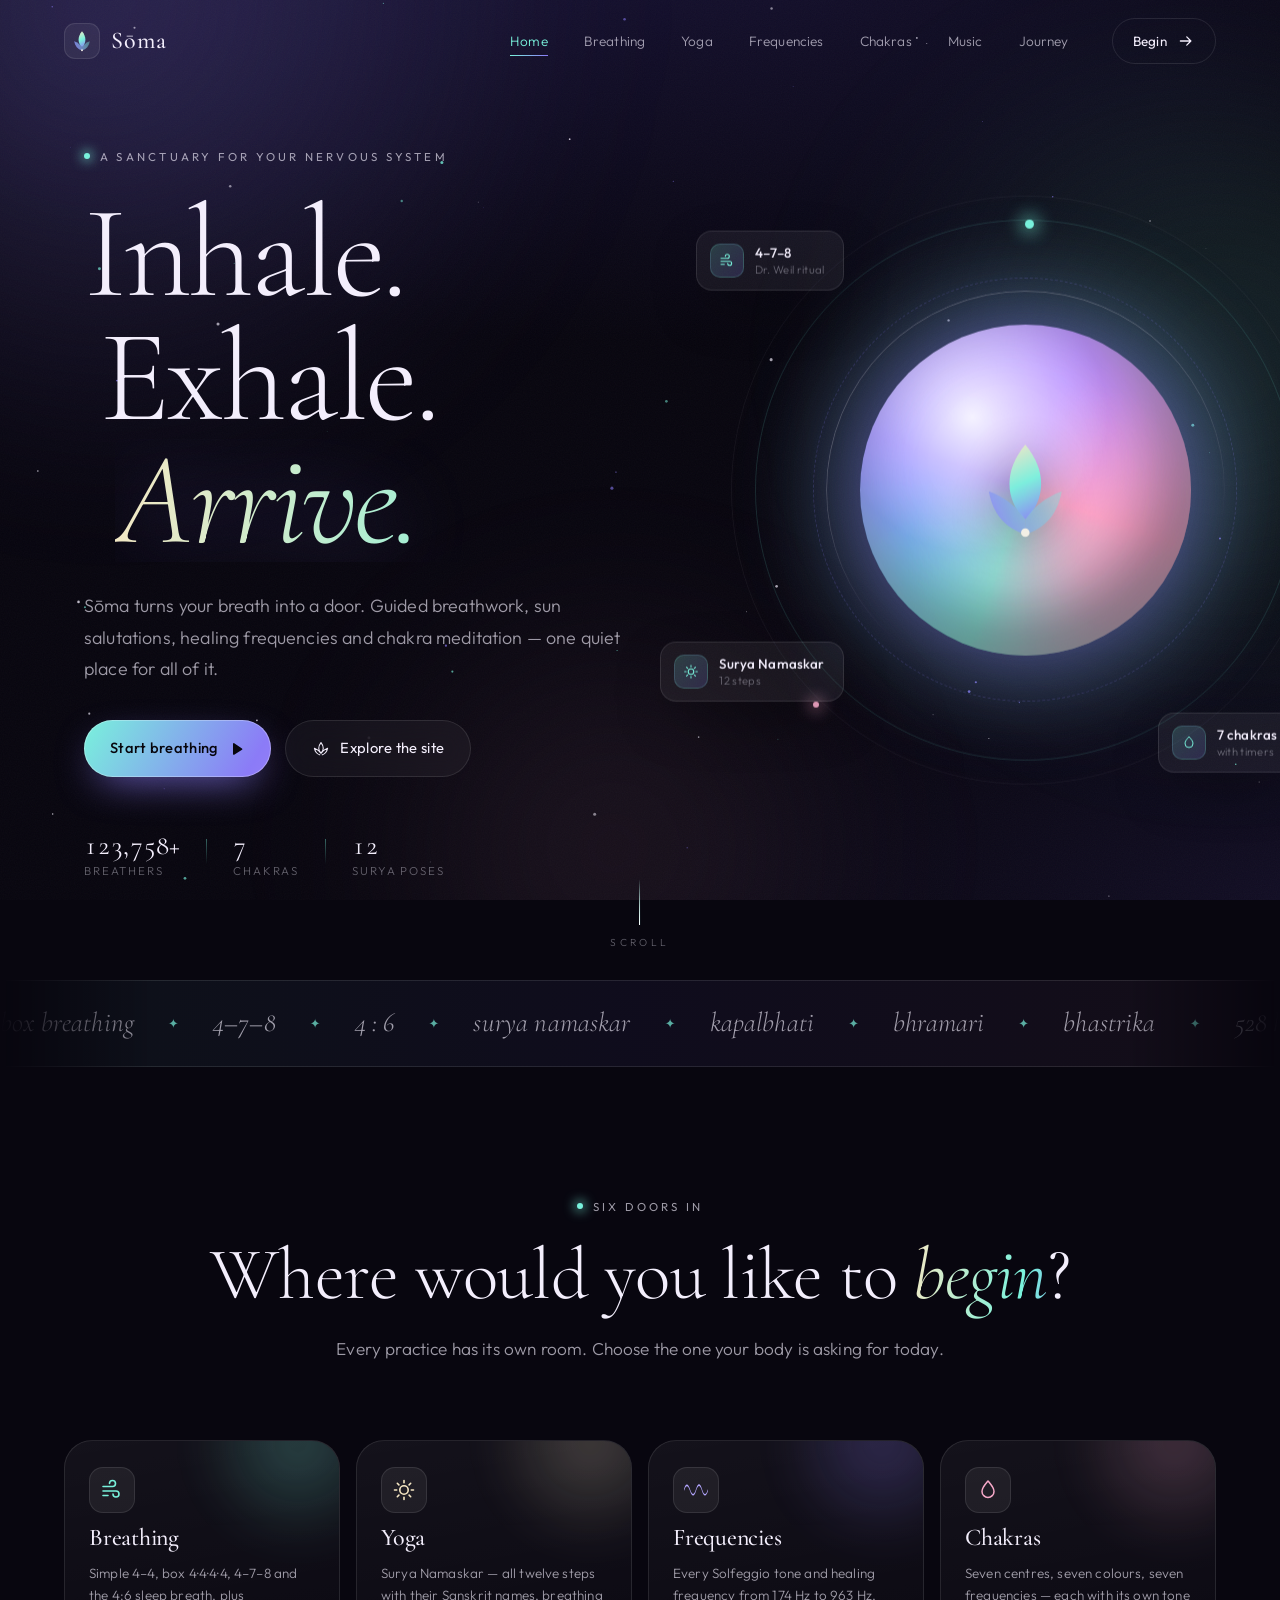
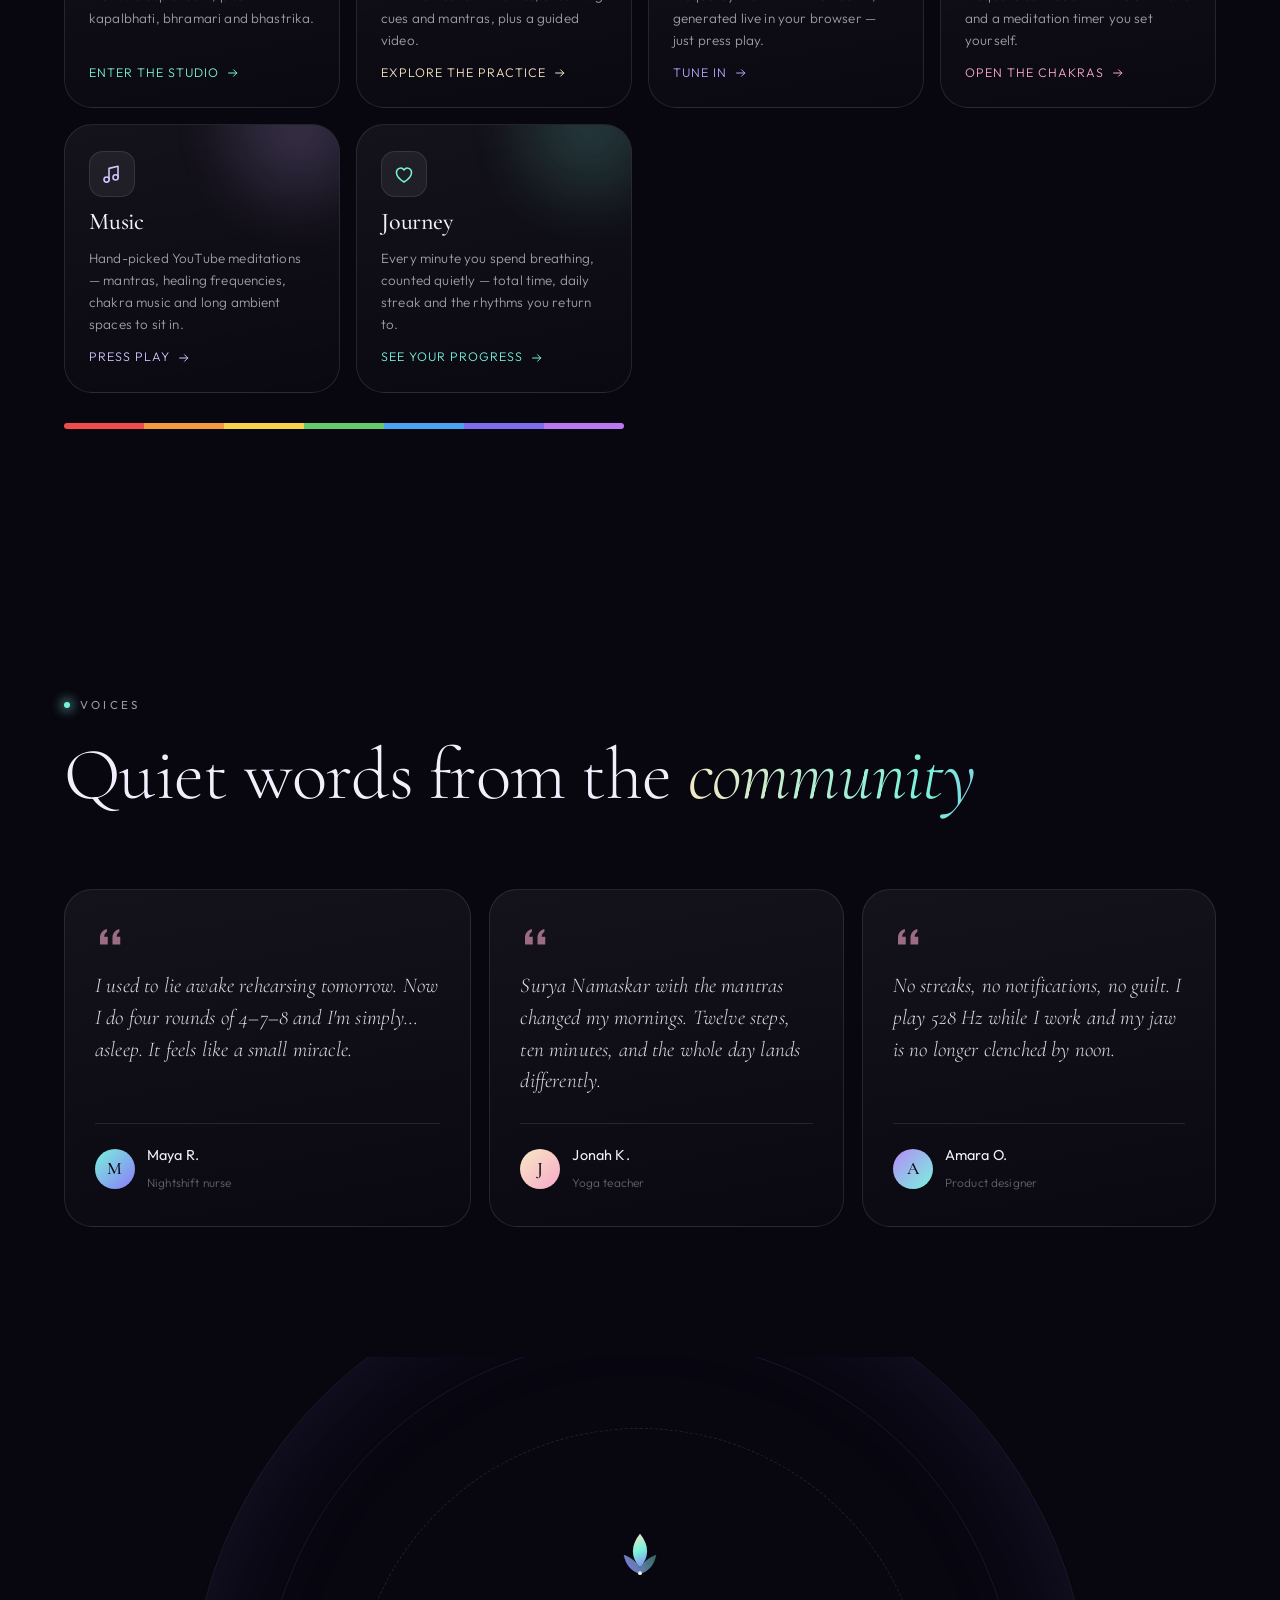
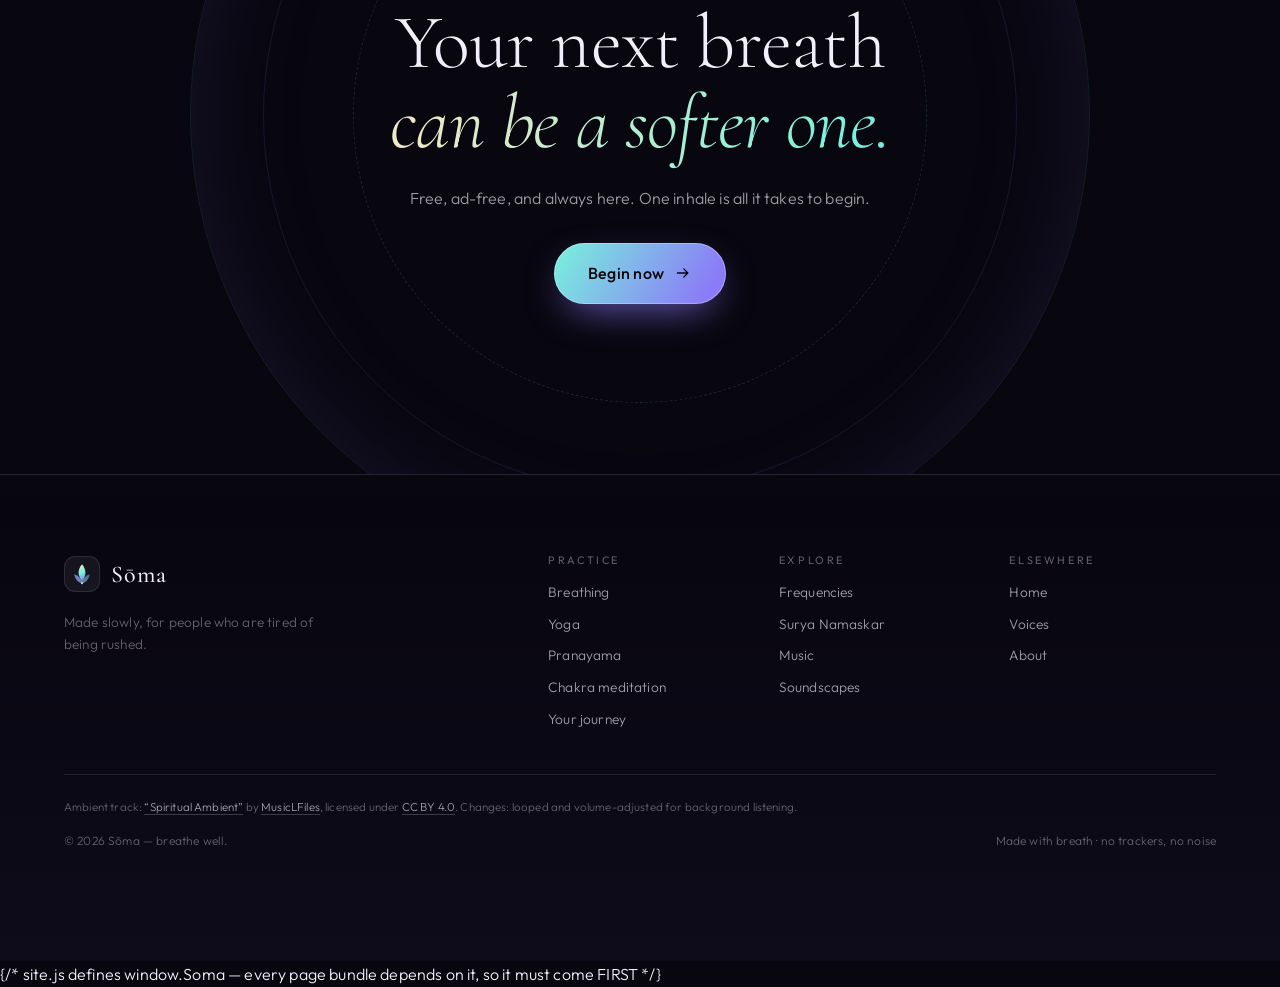
==== commit d33601ff: "Add Journey page (practice time, streak, 30-day heatmap), 29 more Isha tracks (108 total), dedupe br" ====
--- a/index.html
+++ b/index.html
@@ -90,6 +90,7 @@
       <a href="frequencies.html">Frequencies</a>
       <a href="chakras.html">Chakras</a>
       <a href="music.html">Music</a>
+      <a href="journey.html">Journey</a>
     </nav>
     <a href="breathing.html" class="btn btn--ghost nav__cta">
       <span>Begin</span><svg viewBox="0 0 24 24" class="ico"><use href="#i-arrow"/></svg>
@@ -180,7 +181,7 @@
 
   <section class="section" id="paths">
     <div class="section__head section__head--center">
-      <p class="eyebrow reveal"><span class="eyebrow__dot"></span> Five doors in</p>
+      <p class="eyebrow reveal"><span class="eyebrow__dot"></span> Six doors in</p>
       <h2 class="section__title reveal">Where would you like to <em>begin</em>?</h2>
       <p class="section__lead reveal">Every practice has its own room. Choose the one your body is asking for today.</p>
     </div>
@@ -219,6 +220,13 @@
         <h3>Music</h3>
         <p>Hand-picked YouTube meditations — mantras, healing frequencies, chakra music and long ambient spaces to sit in.</p>
         <span class="path-card__more">Press play <svg viewBox="0 0 24 24" class="ico"><use href="#i-arrow"/></svg></span>
+      </a>
+
+      <a href="journey.html" class="path-card reveal" data-delay="90" style="--pc:rgba(121,242,220,.26); --pc-h:rgba(121,242,220,.85); --pcfg:#79f2dc">
+        <span class="path-card__icon"><svg viewBox="0 0 24 24"><use href="#i-heart"/></svg></span>
+        <h3>Journey</h3>
+        <p>Every minute you spend breathing, counted quietly — total time, daily streak and the rhythms you return to.</p>
+        <span class="path-card__more">See your progress <svg viewBox="0 0 24 24" class="ico"><use href="#i-arrow"/></svg></span>
       </a>
     </div>
 
@@ -315,6 +323,7 @@
         <a href="yoga.html">Yoga</a>
         <a href="breathing.html#pranayama">Pranayama</a>
         <a href="chakras.html">Chakra meditation</a>
+        <a href="journey.html">Your journey</a>
       </div>
       <div>
         <h4>Explore</h4>
--- a/styles.css
+++ b/styles.css
@@ -3232,3 +3232,424 @@
 }
 .footer__credits a:hover { color: var(--mint); border-color: var(--mint); }
 .footer__credits + .footer__base { border-top: 0; padding-top: 14px; }
+
+/* =========================================================
+   MUSIC — Sounds of Isha cards
+   ========================================================= */
+.isha-grid {
+  display: grid;
+  grid-template-columns: repeat(auto-fill, minmax(280px, 1fr));
+  gap: 18px;
+}
+
+.isha-card {
+  position: relative;
+  display: flex;
+  flex-direction: column;
+  border-radius: var(--r-lg);
+  border: 1px solid var(--stroke);
+  background: linear-gradient(170deg, rgba(255,255,255,.05), rgba(255,255,255,.012));
+  overflow: hidden;
+  transition: transform .55s var(--ease), border-color .4s, box-shadow .55s;
+}
+.isha-card::after {
+  content: "";
+  position: absolute;
+  top: -30%; right: -20%;
+  width: 70%;
+  aspect-ratio: 1;
+  border-radius: 50%;
+  background: radial-gradient(circle, var(--ic1, #e8c88a), transparent 70%);
+  opacity: .1;
+  filter: blur(26px);
+  pointer-events: none;
+  transition: opacity .5s;
+}
+.isha-card:hover {
+  transform: translateY(-6px);
+  border-color: color-mix(in srgb, var(--ic1, #e8c88a) 45%, var(--stroke));
+  box-shadow: 0 34px 80px -50px var(--ic1, #e8c88a);
+}
+.isha-card:hover::after { opacity: .2; }
+
+.isha-card__thumb {
+  position: relative;
+  display: block;
+  width: 100%;
+  aspect-ratio: 16 / 9;
+  padding: 0;
+  overflow: hidden;
+  background: linear-gradient(140deg, var(--ic1, #e8c88a), var(--ic2, #8a5f1f));
+}
+.isha-card__thumb img {
+  width: 100%;
+  height: 100%;
+  object-fit: cover;
+  filter: saturate(.92) brightness(.82);
+  transition: transform .9s var(--ease), filter .5s;
+}
+.isha-card:hover .isha-card__thumb img { transform: scale(1.06); filter: saturate(1.05) brightness(.92); }
+
+.isha-card__play {
+  position: absolute;
+  inset: 0;
+  margin: auto;
+  width: 56px; height: 56px;
+  display: grid;
+  place-items: center;
+  border-radius: 50%;
+  color: #07060d;
+  background: rgba(255,255,255,.92);
+  box-shadow: 0 10px 34px -8px rgba(0,0,0,.7);
+  transition: transform .45s var(--ease), background .4s;
+}
+.isha-card__play .ico { width: 20px; height: 20px; margin-left: 3px; }
+.isha-card:hover .isha-card__play { transform: scale(1.1); background: #fff; }
+
+.isha-card__len {
+  position: absolute;
+  left: 12px; bottom: 12px;
+  padding: 3px 10px;
+  border-radius: 999px;
+  font-size: .64rem;
+  letter-spacing: .1em;
+  text-transform: uppercase;
+  color: #fff;
+  background: rgba(8,6,15,.62);
+  backdrop-filter: blur(8px);
+  -webkit-backdrop-filter: blur(8px);
+}
+
+.isha-card__meta {
+  position: relative;
+  padding: 16px 20px 20px;
+  display: flex;
+  flex-direction: column;
+  gap: 5px;
+  flex: 1;
+}
+.isha-card__tag {
+  align-self: flex-start;
+  padding: 3px 10px;
+  border-radius: 999px;
+  font-size: .62rem;
+  letter-spacing: .14em;
+  text-transform: uppercase;
+  color: var(--ic1, #e8c88a);
+  background: color-mix(in srgb, var(--ic1, #e8c88a) 12%, transparent);
+  border: 1px solid color-mix(in srgb, var(--ic1, #e8c88a) 30%, transparent);
+  margin-bottom: 3px;
+}
+.isha-card h3 {
+  font-family: var(--font-display);
+  font-size: 1.24rem;
+  font-weight: 500;
+  line-height: 1.25;
+}
+.isha-card p {
+  font-size: .82rem;
+  color: var(--text-dim);
+  line-height: 1.6;
+  flex: 1;
+}
+.isha-card__yt {
+  align-self: flex-start;
+  margin-top: 8px;
+  font-size: .72rem;
+  letter-spacing: .06em;
+  color: var(--text-faint);
+  border-bottom: 1px solid var(--stroke);
+  transition: color .3s, border-color .3s;
+}
+.isha-card__yt:hover { color: var(--ic1, #e8c88a); border-color: currentColor; }
+
+.isha-credit {
+  display: flex;
+  align-items: flex-start;
+  gap: 12px;
+  margin-top: 26px;
+  padding: 16px 18px;
+  border-radius: var(--r-md);
+  border: 1px solid var(--stroke);
+  background: rgba(255,255,255,.028);
+  font-size: .78rem;
+  color: var(--text-dim);
+  line-height: 1.65;
+}
+.isha-credit .ico { width: 17px; height: 17px; color: var(--gold); margin-top: 2px; flex: none; }
+.isha-credit a { color: var(--gold); border-bottom: 1px solid rgba(247,232,196,.35); }
+.isha-credit a:hover { color: #fff; border-color: #fff; }
+
+@media (max-width: 560px) {
+  .isha-grid { grid-template-columns: 1fr; }
+}
+
+/* artist / singer line on devotional cards */
+.isha-card__by {
+  font-size: .74rem !important;
+  letter-spacing: .05em;
+  color: var(--ic1, #e8c88a) !important;
+  flex: initial !important;
+  margin-top: -3px;
+}
+
+/* =========================================================
+   JOURNEY PAGE
+   ========================================================= */
+.journey-stats {
+  display: grid;
+  grid-template-columns: repeat(4, 1fr);
+  gap: 16px;
+  margin-bottom: 18px;
+}
+.jstat {
+  position: relative;
+  display: flex;
+  flex-direction: column;
+  gap: 4px;
+  padding: 24px 22px;
+  border-radius: var(--r-lg);
+  border: 1px solid var(--stroke);
+  background: linear-gradient(165deg, rgba(255,255,255,.05), rgba(255,255,255,.012));
+  overflow: hidden;
+  transition: border-color .4s, transform .5s var(--ease);
+}
+.jstat::after {
+  content: "";
+  position: absolute;
+  top: -45%; right: -25%;
+  width: 75%;
+  aspect-ratio: 1;
+  border-radius: 50%;
+  background: radial-gradient(circle, rgba(121,242,220,.22), transparent 70%);
+  filter: blur(24px);
+  pointer-events: none;
+}
+.jstat:hover { transform: translateY(-4px); border-color: var(--stroke-strong); }
+.jstat__label {
+  font-size: .68rem;
+  letter-spacing: .2em;
+  text-transform: uppercase;
+  color: var(--text-faint);
+}
+.jstat__value {
+  font-family: var(--font-display);
+  font-size: clamp(1.9rem, 4vw, 2.6rem);
+  font-weight: 400;
+  line-height: 1.05;
+  font-variant-numeric: tabular-nums;
+}
+.jstat__sub { font-size: .74rem; color: var(--text-dim); }
+
+/* heatmap */
+.journey-heat {
+  padding: 26px 24px;
+  border-radius: var(--r-lg);
+  border: 1px solid var(--stroke);
+  background: rgba(255,255,255,.025);
+  margin-bottom: 18px;
+}
+.journey-heat__head {
+  display: flex;
+  align-items: center;
+  justify-content: space-between;
+  gap: 16px;
+  margin-bottom: 18px;
+  flex-wrap: wrap;
+}
+.journey-heat h3 {
+  font-family: var(--font-display);
+  font-size: 1.4rem;
+  font-weight: 500;
+}
+.journey-heat__legend {
+  display: flex;
+  align-items: center;
+  gap: 5px;
+  font-size: .68rem;
+  color: var(--text-faint);
+}
+.journey-heat__legend i,
+.heat__cell {
+  width: 15px;
+  height: 15px;
+  border-radius: 4px;
+  background: rgba(255,255,255,.06);
+  display: block;
+}
+.journey-heat__legend i[data-level="1"], .heat__cell[data-level="1"] { background: rgba(121,242,220,.22); }
+.journey-heat__legend i[data-level="2"], .heat__cell[data-level="2"] { background: rgba(121,242,220,.42); }
+.journey-heat__legend i[data-level="3"], .heat__cell[data-level="3"] { background: rgba(121,242,220,.68); }
+.journey-heat__legend i[data-level="4"], .heat__cell[data-level="4"] {
+  background: linear-gradient(135deg, #79f2dc, #8b7bf7);
+  box-shadow: 0 0 12px -2px rgba(121,242,220,.85);
+}
+.heat {
+  display: grid;
+  grid-template-columns: repeat(30, 1fr);
+  gap: 5px;
+}
+.heat__cell {
+  width: 100%;
+  aspect-ratio: 1;
+  transition: transform .25s var(--ease), box-shadow .25s;
+  animation: heatIn .5s var(--ease) both;
+}
+.heat__cell:hover { transform: scale(1.35); box-shadow: 0 0 0 1px rgba(255,255,255,.3); }
+@keyframes heatIn { from { opacity: 0; transform: scale(.5); } }
+
+/* split panels */
+.journey-split {
+  display: grid;
+  grid-template-columns: 1.1fr 1fr;
+  gap: 18px;
+  margin-bottom: 18px;
+}
+.journey-panel {
+  padding: 26px 24px;
+  border-radius: var(--r-lg);
+  border: 1px solid var(--stroke);
+  background: linear-gradient(170deg, rgba(255,255,255,.045), rgba(255,255,255,.012));
+}
+.journey-panel h3 {
+  font-family: var(--font-display);
+  font-size: 1.4rem;
+  font-weight: 500;
+}
+.journey-panel__lead { font-size: .8rem; color: var(--text-faint); margin: 4px 0 18px; }
+.journey-panel__head {
+  display: flex;
+  align-items: baseline;
+  justify-content: space-between;
+  gap: 12px;
+  flex-wrap: wrap;
+  margin-bottom: 16px;
+}
+
+.bars { display: grid; gap: 14px; }
+.bar__top {
+  display: flex;
+  justify-content: space-between;
+  gap: 12px;
+  font-size: .84rem;
+  margin-bottom: 6px;
+}
+.bar__top span { color: var(--text-dim); }
+.bar__top b { font-weight: 400; font-variant-numeric: tabular-nums; }
+.bar__track {
+  height: 7px;
+  border-radius: 999px;
+  background: rgba(255,255,255,.07);
+  overflow: hidden;
+}
+.bar__track i {
+  display: block;
+  height: 100%;
+  border-radius: 999px;
+  background: linear-gradient(90deg, #79f2dc, #8b7bf7);
+  transition: width 1s var(--ease);
+}
+
+.recent { display: grid; gap: 2px; }
+.recent li {
+  display: flex;
+  align-items: center;
+  gap: 11px;
+  padding: 11px 10px;
+  border-radius: 10px;
+  font-size: .84rem;
+  transition: background .3s;
+}
+.recent li:hover { background: rgba(255,255,255,.04); }
+.recent__dot {
+  width: 8px; height: 8px;
+  border-radius: 50%;
+  background: var(--mint);
+  box-shadow: 0 0 10px 1px rgba(121,242,220,.7);
+  flex: none;
+}
+.recent__dot[data-k="chakra"] { background: var(--blush); box-shadow: 0 0 10px 1px rgba(247,169,201,.7); }
+.recent__label { flex: 1; min-width: 0; white-space: nowrap; overflow: hidden; text-overflow: ellipsis; }
+.recent__when { font-size: .72rem; color: var(--text-faint); flex: none; }
+.recent__dur { font-weight: 400; color: var(--mint); font-variant-numeric: tabular-nums; flex: none; }
+.journey__empty, .journey__empty-row { font-size: .84rem; color: var(--text-faint); }
+.journey__empty-row { display: flex; align-items: center; gap: 8px; padding: 6px 0; }
+
+.cta--inline { padding: 40px 0 0; }
+.cta--inline .cta__inner { gap: 14px; }
+.cta--inline h2 { font-size: clamp(1.9rem, 4vw, 2.8rem); }
+
+@media (max-width: 980px) {
+  .journey-stats { grid-template-columns: repeat(2, 1fr); }
+  .journey-split { grid-template-columns: 1fr; }
+}
+@media (max-width: 620px) {
+  .heat { grid-template-columns: repeat(10, 1fr); }
+  .journey-stats { grid-template-columns: 1fr 1fr; gap: 12px; }
+  .jstat { padding: 18px 16px; }
+}
+
+/* =========================================================
+   SMOOTHNESS & POLISH
+   ========================================================= */
+
+/* 1. Anchor jumps land below the fixed nav */
+section[id] { scroll-margin-top: 92px; }
+
+/* 2. Buttons and cards feel physical, not twitchy */
+.btn, .chip, .vbtn, .dock__btn, .char, .pattern, .path-card, .isha-card, .track {
+  -webkit-tap-highlight-color: transparent;
+}
+.btn:focus-visible,
+.chip:focus-visible,
+.pattern:focus-visible,
+.path-card:focus-visible,
+.freq__play:focus-visible,
+.freq__volbtn:focus-visible,
+.vbtn:focus-visible,
+.dock__btn:focus-visible,
+.chakra-item:focus-visible,
+button:focus-visible,
+a:focus-visible {
+  outline: 2px solid var(--mint);
+  outline-offset: 3px;
+  border-radius: 999px;
+}
+
+/* 3. Respect users who ask for less motion — already handled globally,
+      but keep the reveal mask readable rather than invisible */
+@media (prefers-reduced-motion: reduce) {
+  .js-reveal .reveal-mask > span { transform: none; }
+  .heat__cell { animation: none; }
+}
+
+/* 4. Smoother scrolling only where it helps, and never for large jumps
+      on low-powered devices */
+@media (prefers-reduced-motion: no-preference) {
+  html { scroll-behavior: smooth; }
+}
+
+/* 5. Long text stays comfortable */
+.section__lead, .page-hero__lead, .isha-card p, .track__note, .prana p {
+  text-wrap: pretty;
+}
+.hero__title, .page-hero__title, .section__title, .cta h2 { text-wrap: balance; }
+
+/* 6. Images never jump while loading */
+.track__thumb, .isha-card__thumb { background-color: rgba(255,255,255,.04); }
+.track__thumb img, .isha-card__thumb img { background: transparent; }
+
+/* 7. The dock never covers the last footer line */
+.footer { padding-bottom: max(34px, 110px); }
+
+/* 8. Soft entrance for sections as they scroll in, on top of .reveal */
+@supports (animation-timeline: view()) {
+  @media (prefers-reduced-motion: no-preference) {
+    .jstat, .journey-panel, .journey-heat {
+      animation: panelRise linear both;
+      animation-timeline: view();
+      animation-range: entry 0% entry 26%;
+    }
+  }
+}
+@keyframes panelRise { from { opacity: .55; translate: 0 14px; } to { opacity: 1; translate: 0 0; } }
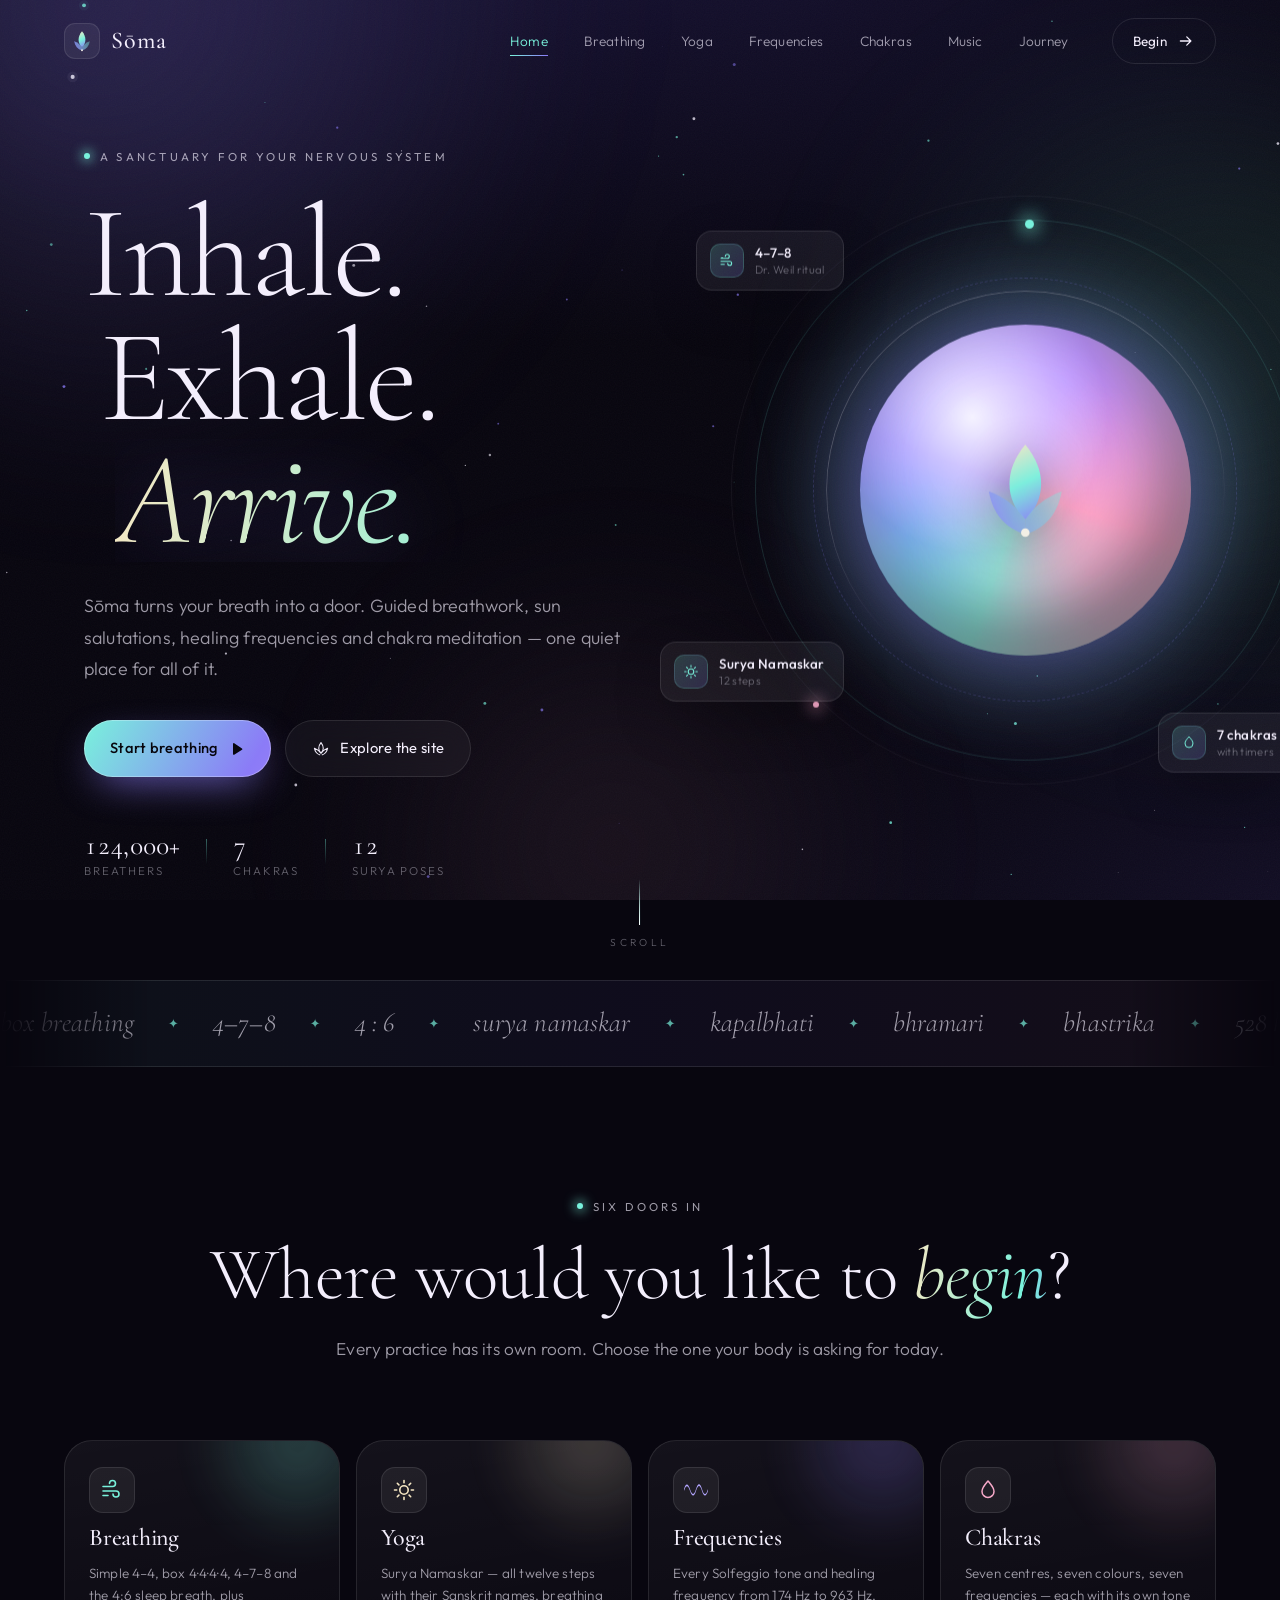
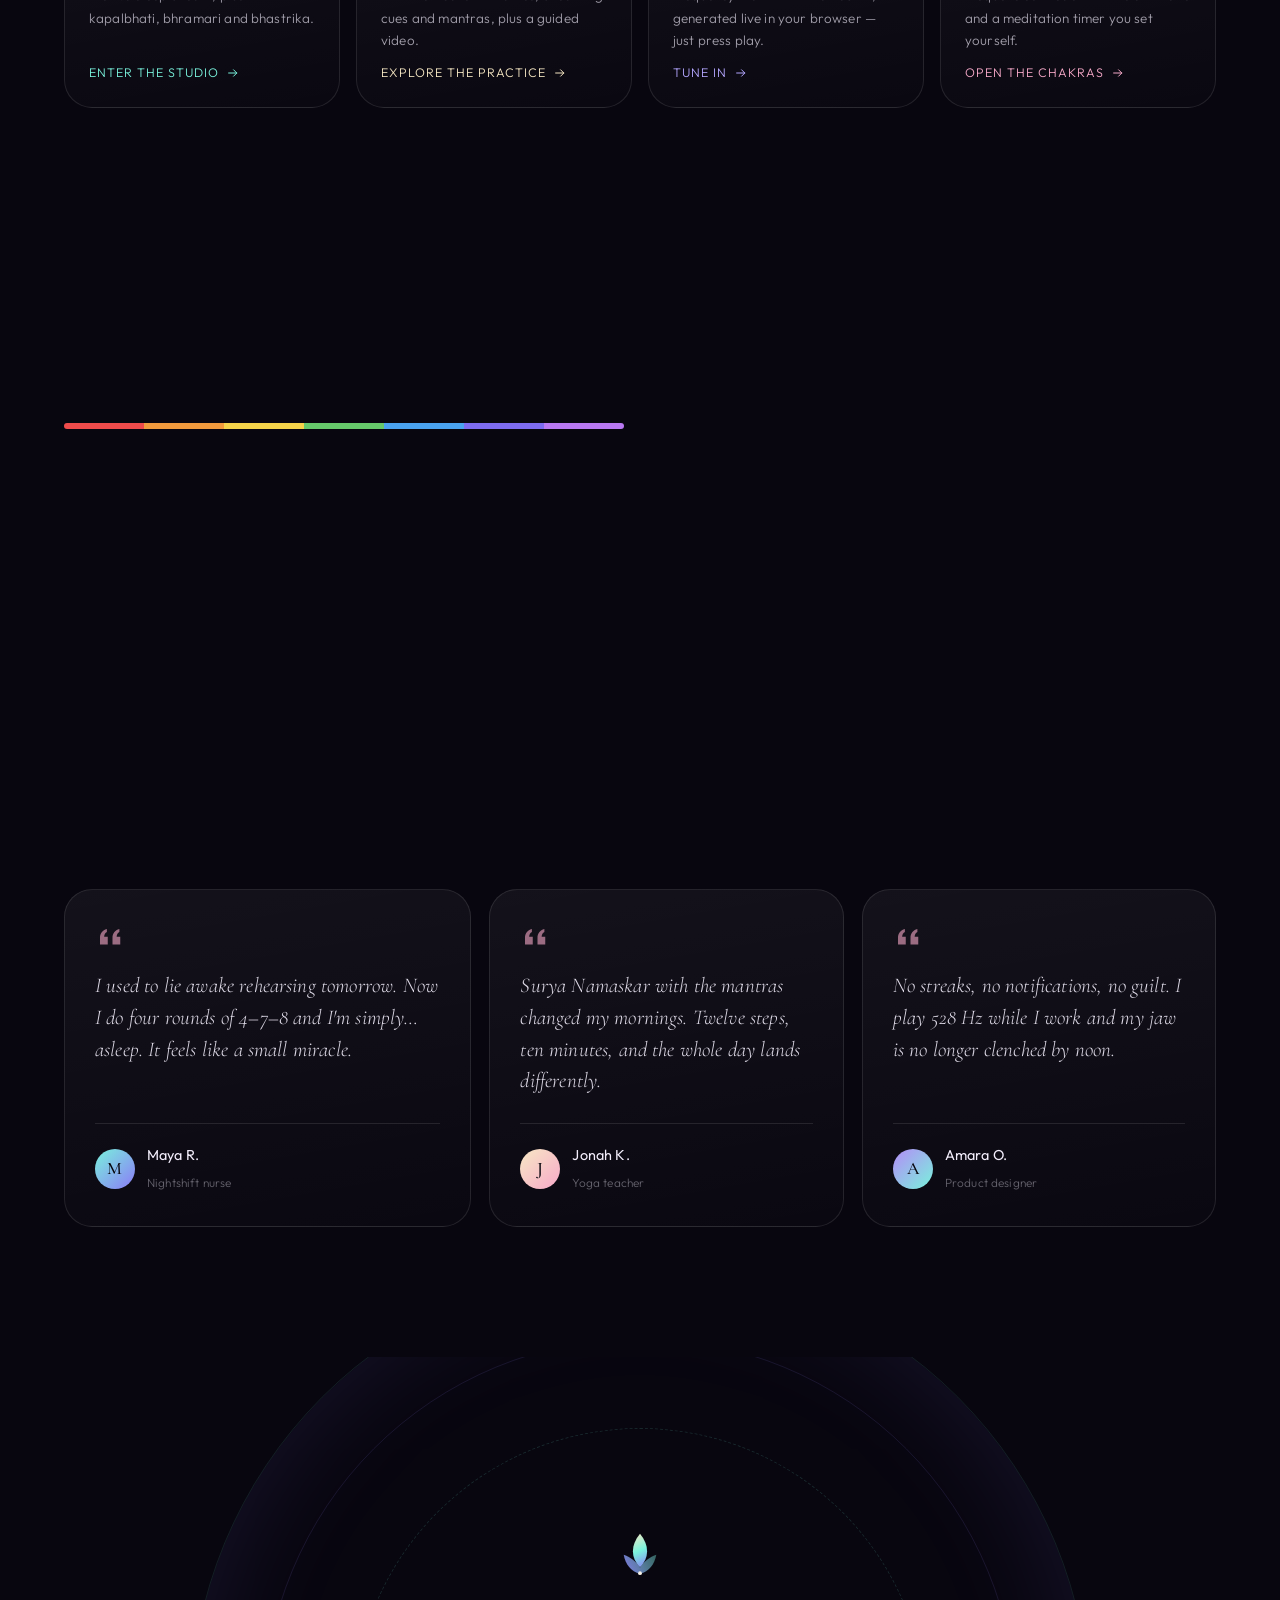
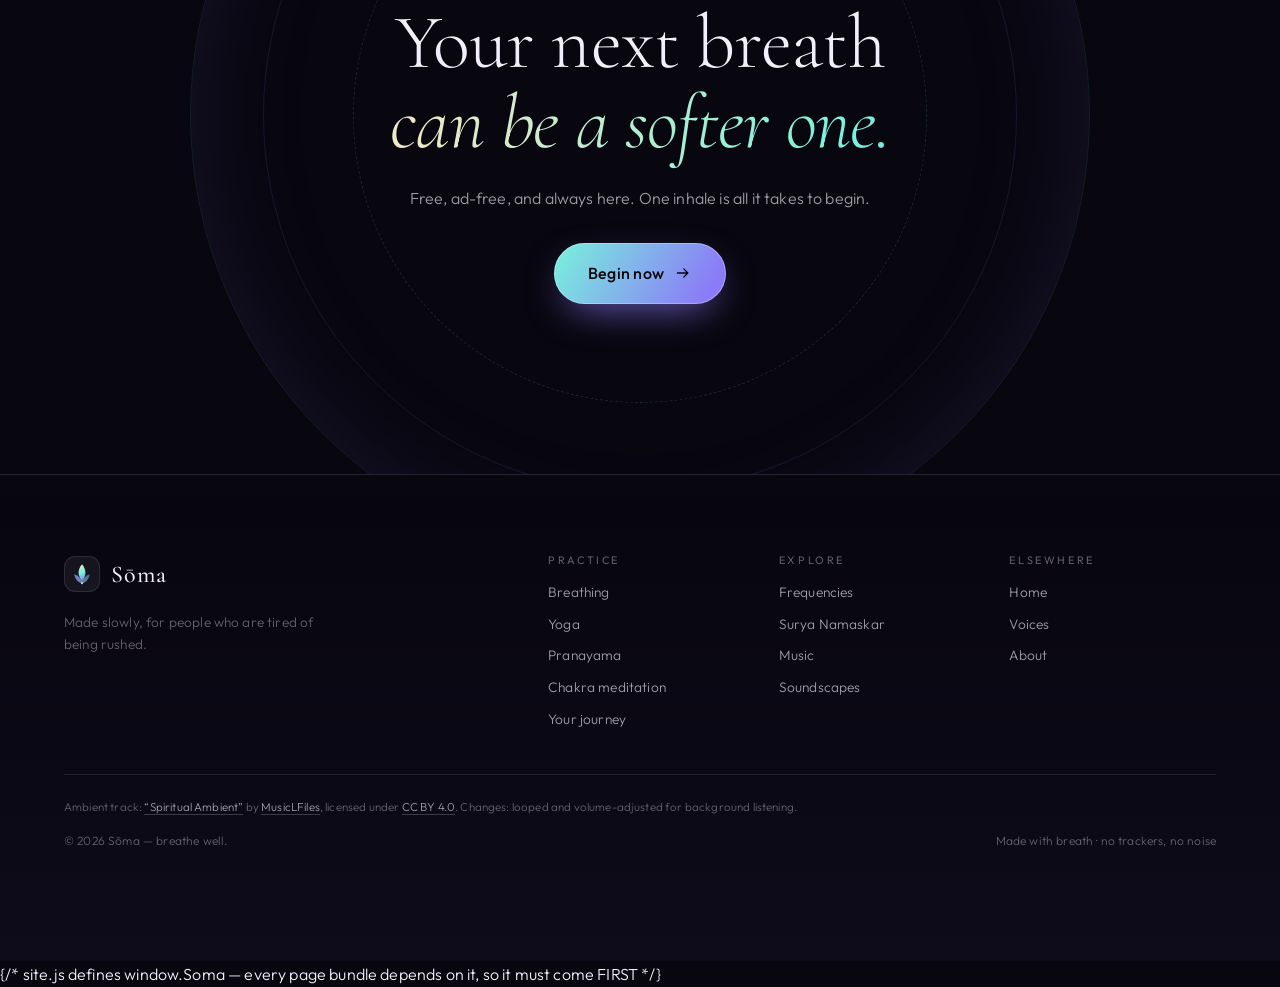
==== commit 2b227ab6: "Music: playback continues across tab switches and minimise; remove duplicate controls, keep only You" ====
--- a/index.html
+++ b/index.html
@@ -55,6 +55,8 @@
     <symbol id="i-volume" viewBox="0 0 24 24"><path d="M4 9.5h3l4-3.2v11.4l-4-3.2H4Z" fill="none" stroke="currentColor" stroke-width="1.6" stroke-linejoin="round"/><path d="M15 9a4 4 0 0 1 0 6M17.5 6.5a7.5 7.5 0 0 1 0 11" fill="none" stroke="currentColor" stroke-width="1.6" stroke-linecap="round"/></symbol>
     <symbol id="i-stop" viewBox="0 0 24 24"><rect x="6" y="6" width="12" height="12" rx="2.4" fill="currentColor"/></symbol>
     <symbol id="i-close" viewBox="0 0 24 24"><path d="M6.5 6.5l11 11M17.5 6.5l-11 11" fill="none" stroke="currentColor" stroke-width="1.8" stroke-linecap="round"/></symbol>
+    <symbol id="i-minimize" viewBox="0 0 24 24"><path d="M5 19h14M5 14.5h14" fill="none" stroke="currentColor" stroke-width="1.8" stroke-linecap="round"/></symbol>
+    <symbol id="i-pip" viewBox="0 0 24 24"><rect x="2.5" y="5" width="19" height="14" rx="2.4" fill="none" stroke="currentColor" stroke-width="1.6"/><rect x="8.5" y="12" width="10" height="7" rx="1.6" fill="currentColor" opacity=".9"/></symbol>
     <symbol id="i-music" viewBox="0 0 24 24"><path d="M9 17.5V6.4l9-2.1v10.9" fill="none" stroke="currentColor" stroke-width="1.6" stroke-linejoin="round"/><circle cx="6.6" cy="17.6" r="2.6" fill="none" stroke="currentColor" stroke-width="1.6"/><circle cx="15.6" cy="15.4" r="2.6" fill="none" stroke="currentColor" stroke-width="1.6"/></symbol>
     <symbol id="i-back15" viewBox="0 0 24 24"><path d="M11.5 5.2 8.2 8.4l3.3 3.2" fill="none" stroke="currentColor" stroke-width="1.7" stroke-linecap="round" stroke-linejoin="round"/><path d="M8.6 8.4h5.1a6.1 6.1 0 1 1-6.1 6.1" fill="none" stroke="currentColor" stroke-width="1.7" stroke-linecap="round"/><text x="13" y="16.4" font-size="6.4" text-anchor="middle" fill="currentColor" stroke="none" font-family="Outfit, sans-serif" font-weight="500">15</text></symbol>
     <symbol id="i-fwd15" viewBox="0 0 24 24"><path d="M12.5 5.2 15.8 8.4l-3.3 3.2" fill="none" stroke="currentColor" stroke-width="1.7" stroke-linecap="round" stroke-linejoin="round"/><path d="M15.4 8.4H10.3a6.1 6.1 0 1 0 6.1 6.1" fill="none" stroke="currentColor" stroke-width="1.7" stroke-linecap="round"/><text x="9.4" y="16.4" font-size="6.4" text-anchor="middle" fill="currentColor" stroke="none" font-family="Outfit, sans-serif" font-weight="500">15</text></symbol>
--- a/styles.css
+++ b/styles.css
@@ -2770,19 +2770,8 @@
   text-overflow: ellipsis;
 }
 .vplayer__info span { font-size: .76rem; color: var(--text-faint); }
-.vplayer__quick { display: flex; gap: 8px; }
-.vplayer .btn--icon { width: 42px; height: 42px; }
-
-/* transport controls */
-.vplayer__transport {
-  display: flex;
-  align-items: center;
-  flex-wrap: wrap;
-  gap: 8px;
-  padding: 10px 16px 14px;
-  border-top: 1px solid rgba(255,255,255,.06);
-  background: rgba(255,255,255,.02);
-}
+
+/* buttons used in the slim action bar */
 .vbtn {
   width: 38px; height: 38px;
   flex: none;
@@ -2797,124 +2786,9 @@
 .vbtn .ico { width: 18px; height: 18px; }
 .vbtn:hover { color: var(--text); border-color: var(--stroke-strong); background: rgba(255,255,255,.09); transform: translateY(-1px); }
 .vbtn:active { transform: translateY(0) scale(.96); }
-.vbtn.is-on {
-  color: #07060d;
-  background: linear-gradient(120deg, #79f2dc, #8b7bf7);
-  border-color: transparent;
-  box-shadow: 0 6px 20px -8px rgba(121,242,220,.9);
-}
-#vpPlay {
-  width: 46px; height: 46px;
-  color: #07060d;
-  background: var(--grad-btn);
-  border-color: transparent;
-  box-shadow: 0 8px 24px -10px rgba(139,123,247,.95);
-}
-#vpPlay .ico { width: 20px; height: 20px; }
-
-.vplayer__time {
-  font-size: .76rem;
-  color: var(--text-dim);
-  font-variant-numeric: tabular-nums;
-  letter-spacing: .02em;
-  padding: 0 2px;
-  min-width: 92px;
-  text-align: center;
-  flex: none;
-}
-
-/* range inputs */
-.vplayer__seek {
-  flex: 1 1 160px;
-  min-width: 110px;
-  height: 4px;
-  appearance: none;
-  -webkit-appearance: none;
-  border-radius: 999px;
-  background: linear-gradient(90deg, var(--mint), var(--lilac)) no-repeat, rgba(255,255,255,.14);
-  background-size: 0% 100%, 100% 100%;
-  cursor: pointer;
-}
-.vplayer__seek::-webkit-slider-thumb {
-  appearance: none;
-  width: 13px; height: 13px;
-  border-radius: 50%;
-  background: #fff;
-  box-shadow: 0 0 10px rgba(121,242,220,.9);
-  cursor: pointer;
-}
-.vplayer__seek::-moz-range-thumb {
-  width: 13px; height: 13px;
-  border: 0;
-  border-radius: 50%;
-  background: #fff;
-  cursor: pointer;
-}
-
-.vplayer__volume { display: flex; align-items: center; gap: 6px; flex: none; }
-.vplayer__vol {
-  width: 74px;
-  accent-color: var(--mint);
-  cursor: pointer;
-}
-
-.vplayer__speed { flex: none; }
-.vplayer__speed select {
-  appearance: none;
-  -webkit-appearance: none;
-  padding: 8px 26px 8px 12px;
-  border-radius: 999px;
-  border: 1px solid var(--stroke);
-  background: rgba(255,255,255,.04);
-  color: var(--text-dim);
-  font-size: .76rem;
-  font-family: inherit;
-  cursor: pointer;
-  background-image: url("data:image/svg+xml,%3Csvg xmlns='http://www.w3.org/2000/svg' width='10' height='6'%3E%3Cpath d='M1 1l4 4 4-4' fill='none' stroke='%2379f2dc' stroke-width='1.5'/%3E%3C/svg%3E");
-  background-repeat: no-repeat;
-  background-position: right 10px center;
-}
-.vplayer__speed select:hover { border-color: var(--stroke-strong); color: var(--text); }
-.vplayer__speed select option { background: #12101f; color: #f3eefc; }
-
-/* footer links row */
-.vplayer__links {
-  display: flex;
-  flex-wrap: wrap;
-  align-items: center;
-  gap: 8px;
-  padding: 0 16px 14px;
-}
-.vlink {
-  display: inline-flex;
-  align-items: center;
-  gap: 7px;
-  padding: 8px 15px;
-  border-radius: 999px;
-  border: 1px solid var(--stroke);
-  background: rgba(255,255,255,.03);
-  font-size: .77rem;
-  font-family: inherit;
-  color: var(--text-dim);
-  transition: all .3s var(--ease);
-}
-.vlink .ico { width: 14px; height: 14px; }
-.vlink:hover { color: var(--text); border-color: var(--stroke-strong); background: rgba(255,255,255,.07); }
-.vlink__yt { color: #ff3d3d; font-size: .72rem; line-height: 1; }
 
 @media (max-width: 700px) {
-  .vplayer__transport { gap: 6px; padding: 10px 12px 12px; }
-  .vplayer__seek { flex-basis: 100%; order: -1; }
-  .vplayer__time { min-width: 84px; }
-  .vplayer__vol { width: 54px; }
   .vbtn { width: 34px; height: 34px; }
-  #vpPlay { width: 42px; height: 42px; }
-  .vplayer__links { padding: 0 12px 12px; }
-  .vlink { font-size: .72rem; padding: 7px 12px; }
-}
-@media (max-width: 420px) {
-  .vplayer__speed select { padding: 7px 22px 7px 10px; }
-  .vplayer__volume { display: none; }
 }
 
 /* =========================================================
@@ -3653,3 +3527,101 @@
   }
 }
 @keyframes panelRise { from { opacity: .55; translate: 0 14px; } to { opacity: 1; translate: 0 0; } }
+
+/* =========================================================
+   YOUTUBE THEATRE — lean bar, minimise-to-play state
+   ========================================================= */
+
+/* the info bar holds only title + the three actions we actually need */
+.vplayer__bar {
+  display: flex;
+  align-items: center;
+  gap: 14px;
+  padding: 12px 16px;
+  border-top: 1px solid var(--stroke);
+}
+.vplayer__actions {
+  display: flex;
+  align-items: center;
+  gap: 8px;
+  flex: none;
+}
+
+.vplayer__link {
+  display: inline-flex;
+  align-items: center;
+  gap: 8px;
+  padding: 9px 16px;
+  border-radius: 999px;
+  border: 1px solid rgba(255, 61, 61, .35);
+  background: rgba(255, 61, 61, .09);
+  color: #ffd9d9;
+  font-size: .78rem;
+  letter-spacing: .02em;
+  white-space: nowrap;
+  transition: all .3s var(--ease);
+}
+.vplayer__link:hover {
+  background: rgba(255, 61, 61, .18);
+  border-color: rgba(255, 61, 61, .6);
+  color: #fff;
+}
+.vplayer__ytmark {
+  display: inline-grid;
+  place-items: center;
+  width: 20px; height: 14px;
+  border-radius: 4px;
+  background: #ff3d3d;
+  color: #fff;
+  font-size: 8px;
+  line-height: 1;
+  padding-left: 2px;
+}
+
+.vbtn--close:hover {
+  background: rgba(247, 169, 201, .16);
+  color: var(--blush);
+  border-color: rgba(247, 169, 201, .4);
+}
+
+/* minimise: the panel slides down out of view but stays in the document,
+   so the iframe keeps playing. A slim strip remains to bring it back. */
+.vplayer.is-minimised {
+  align-items: end;
+  padding-bottom: 0;
+}
+.vplayer.is-minimised .vplayer__backdrop { display: none; }
+.vplayer.is-minimised .vplayer__panel {
+  transform: translateY(calc(100% - 52px));
+  transition: transform .45s var(--ease);
+  border-bottom-left-radius: 0;
+  border-bottom-right-radius: 0;
+  cursor: pointer;
+}
+.vplayer.is-minimised .vplayer__panel::after {
+  content: "Minimised — audio still playing · click to restore";
+  position: absolute;
+  inset: auto 0 0 0;
+  height: 52px;
+  display: grid;
+  place-items: center;
+  font-size: .74rem;
+  letter-spacing: .1em;
+  text-transform: uppercase;
+  color: var(--text-dim);
+  background: rgba(16, 12, 30, .96);
+  border-top: 1px solid var(--stroke-strong);
+}
+.vplayer.is-minimised .vplayer__bar,
+.vplayer.is-minimised .vplayer__stage { visibility: hidden; }
+
+/* while media plays, the page is not scroll-locked and the dock is hidden,
+   so there is never two sources of audio at once */
+body.is-playing-media .dock { display: none; }
+
+@media (max-width: 620px) {
+  .vplayer__link span:not(.vplayer__ytmark) { display: none; }
+  .vplayer__link { padding: 9px 12px; }
+  .vplayer__actions { gap: 6px; }
+  .vplayer__info b { font-size: .98rem; }
+}
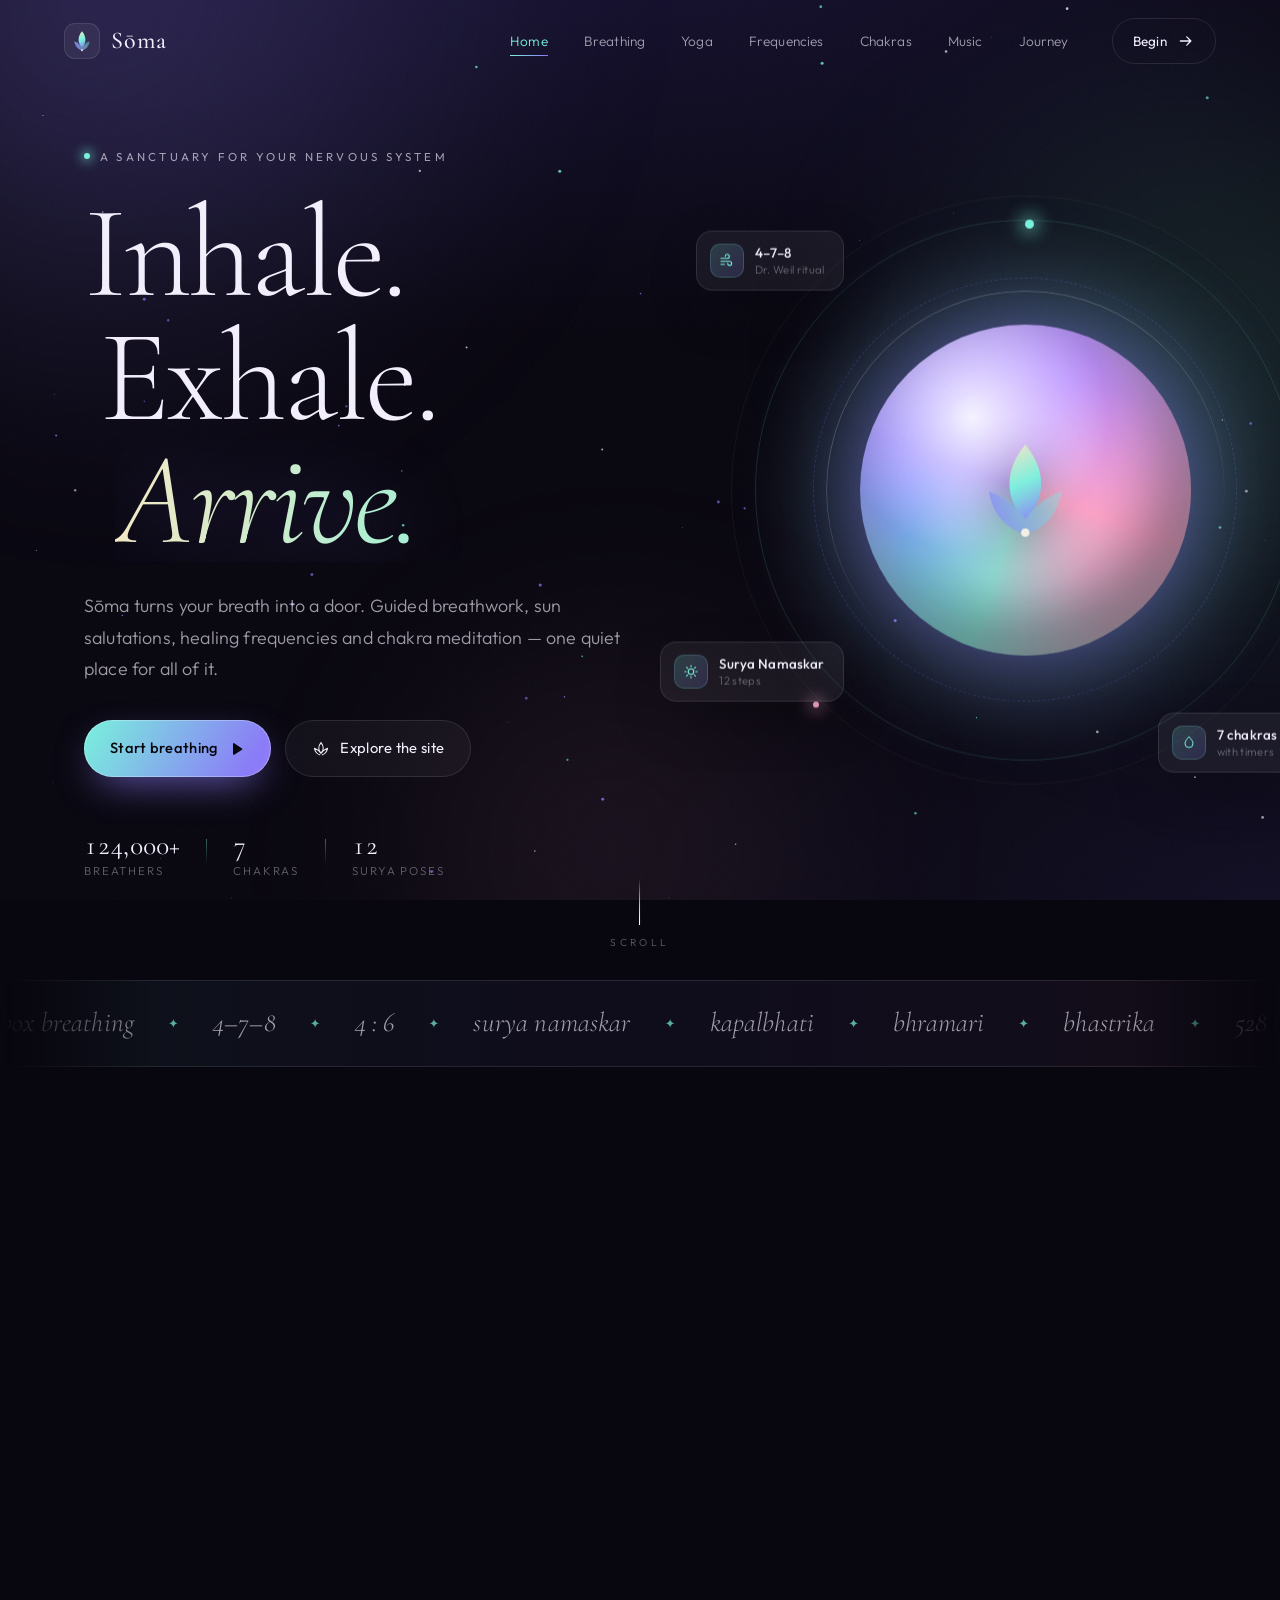
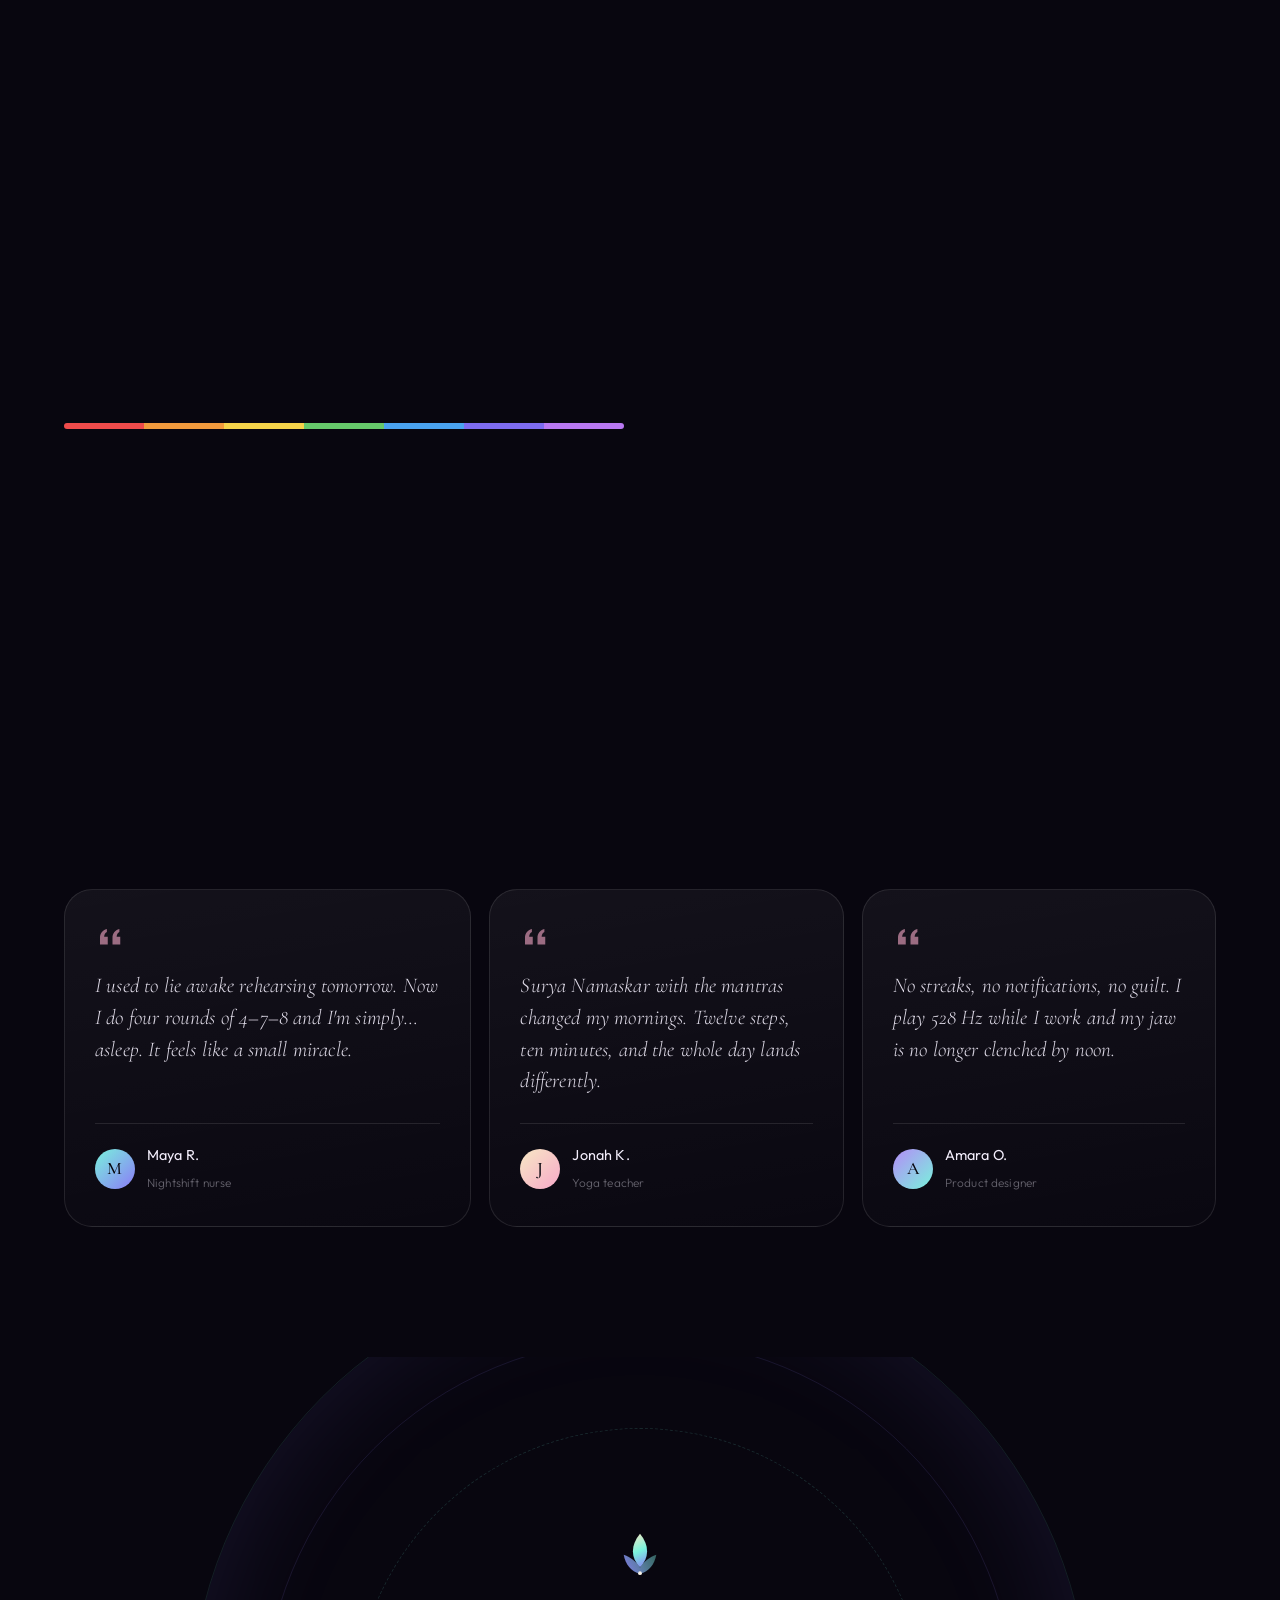
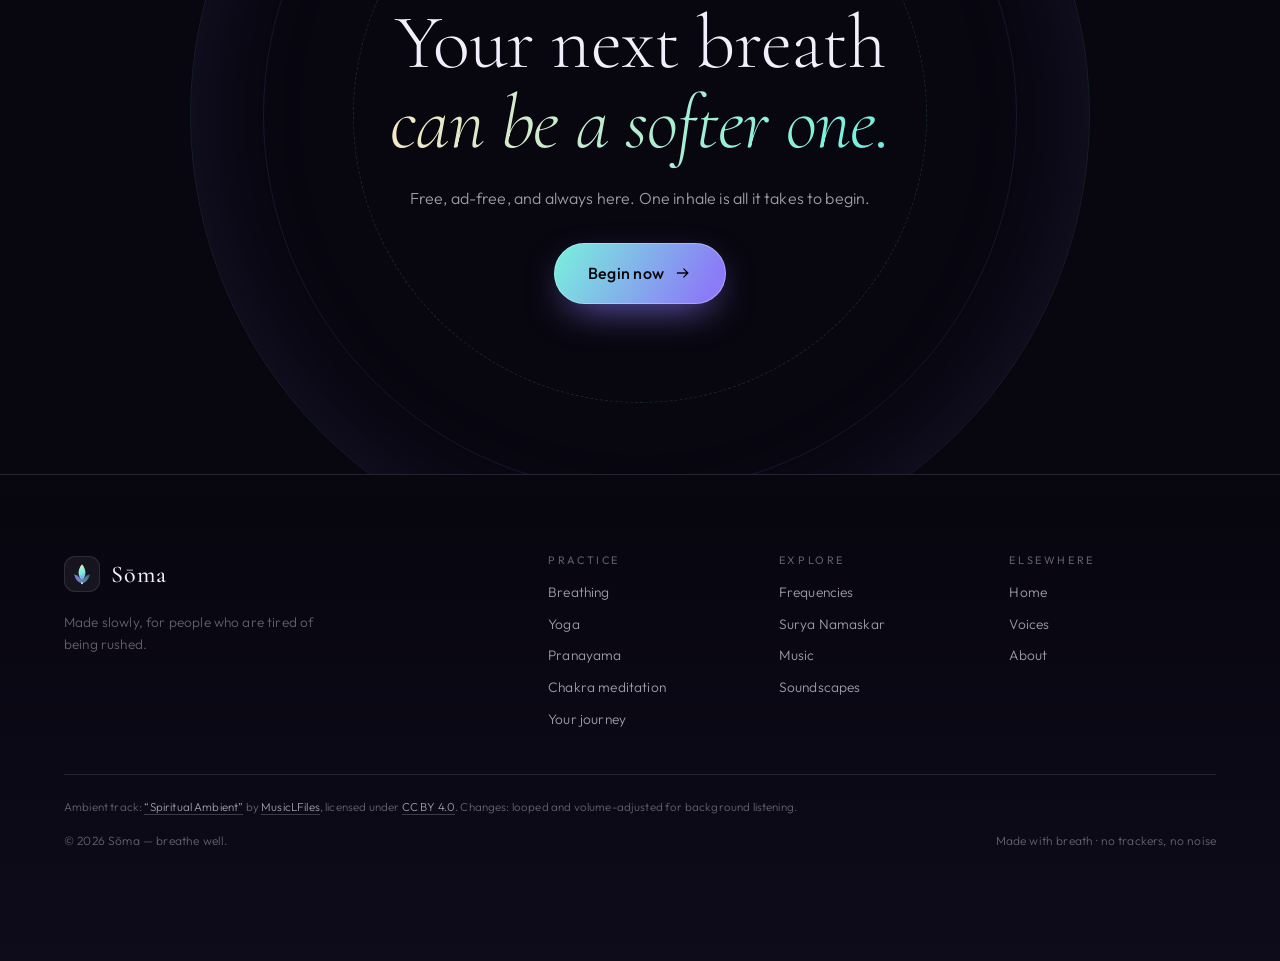
==== commit c6776fac: "Music: full YouTube-style layout (left sidebar, top search bar, pinned player, full-width rows, queu" ====
--- a/index.html
+++ b/index.html
@@ -55,6 +55,8 @@
     <symbol id="i-volume" viewBox="0 0 24 24"><path d="M4 9.5h3l4-3.2v11.4l-4-3.2H4Z" fill="none" stroke="currentColor" stroke-width="1.6" stroke-linejoin="round"/><path d="M15 9a4 4 0 0 1 0 6M17.5 6.5a7.5 7.5 0 0 1 0 11" fill="none" stroke="currentColor" stroke-width="1.6" stroke-linecap="round"/></symbol>
     <symbol id="i-stop" viewBox="0 0 24 24"><rect x="6" y="6" width="12" height="12" rx="2.4" fill="currentColor"/></symbol>
     <symbol id="i-close" viewBox="0 0 24 24"><path d="M6.5 6.5l11 11M17.5 6.5l-11 11" fill="none" stroke="currentColor" stroke-width="1.8" stroke-linecap="round"/></symbol>
+    <symbol id="i-menu" viewBox="0 0 24 24"><path d="M4 7h16M4 12h16M4 17h16" fill="none" stroke="currentColor" stroke-width="1.8" stroke-linecap="round"/></symbol>
+    <symbol id="i-search" viewBox="0 0 24 24"><circle cx="10.8" cy="10.8" r="6.3" fill="none" stroke="currentColor" stroke-width="1.8"/><path d="m15.6 15.6 4.2 4.2" fill="none" stroke="currentColor" stroke-width="1.8" stroke-linecap="round"/></symbol>
     <symbol id="i-minimize" viewBox="0 0 24 24"><path d="M5 19h14M5 14.5h14" fill="none" stroke="currentColor" stroke-width="1.8" stroke-linecap="round"/></symbol>
     <symbol id="i-pip" viewBox="0 0 24 24"><rect x="2.5" y="5" width="19" height="14" rx="2.4" fill="none" stroke="currentColor" stroke-width="1.6"/><rect x="8.5" y="12" width="10" height="7" rx="1.6" fill="currentColor" opacity=".9"/></symbol>
     <symbol id="i-music" viewBox="0 0 24 24"><path d="M9 17.5V6.4l9-2.1v10.9" fill="none" stroke="currentColor" stroke-width="1.6" stroke-linejoin="round"/><circle cx="6.6" cy="17.6" r="2.6" fill="none" stroke="currentColor" stroke-width="1.6"/><circle cx="15.6" cy="15.4" r="2.6" fill="none" stroke="currentColor" stroke-width="1.6"/></symbol>
@@ -355,7 +357,6 @@
   </div>
 </footer>
 
-{/* site.js defines window.Soma — every page bundle depends on it, so it must come FIRST */}
 <script src="assets/js/site.js"></script>
 <script src="assets/js/ambient.js"></script>
 
--- a/styles.css
+++ b/styles.css
@@ -3625,3 +3625,657 @@
   .vplayer__actions { gap: 6px; }
   .vplayer__info b { font-size: .98rem; }
 }
+
+/* =========================================================
+   MUSIC — YouTube-style app layout
+   Left rail · sticky player · full-width sections · right queue
+   ========================================================= */
+
+body[data-page="music"] .backdrop { opacity: .55; }
+
+/* ---------- top bar ---------- */
+.ytbar {
+  position: sticky;
+  top: 0;
+  z-index: 90;
+  display: flex;
+  align-items: center;
+  gap: 14px;
+  height: 62px;
+  padding: 0 clamp(12px, 2.4vw, 24px);
+  background: rgba(8, 6, 15, .88);
+  backdrop-filter: blur(20px) saturate(150%);
+  -webkit-backdrop-filter: blur(20px) saturate(150%);
+  border-bottom: 1px solid var(--stroke);
+}
+.ytbar__burger {
+  width: 40px; height: 40px;
+  flex: none;
+  display: grid;
+  place-items: center;
+  border-radius: 50%;
+  color: var(--text-dim);
+  transition: background .3s, color .3s;
+}
+.ytbar__burger .ico { width: 20px; height: 20px; }
+.ytbar__burger:hover { background: rgba(255,255,255,.07); color: var(--text); }
+
+.ytbar__brand {
+  display: flex;
+  align-items: center;
+  gap: 9px;
+  flex: none;
+  font-family: var(--font-display);
+  font-size: 1.28rem;
+  letter-spacing: .02em;
+}
+.ytbar__mark {
+  width: 32px; height: 32px;
+  display: grid; place-items: center;
+  border-radius: 9px;
+  background: rgba(255,255,255,.06);
+  border: 1px solid var(--stroke);
+}
+.ytbar__mark svg { width: 22px; height: 22px; }
+.ytbar__sub {
+  margin-left: 6px;
+  font-family: var(--font-ui);
+  font-size: .62rem;
+  letter-spacing: .22em;
+  text-transform: uppercase;
+  color: var(--text-faint);
+  vertical-align: middle;
+}
+
+.ytbar__search {
+  display: flex;
+  align-items: center;
+  gap: 9px;
+  flex: 1;
+  max-width: 620px;
+  margin: 0 auto;
+  padding: 0 14px;
+  height: 40px;
+  border-radius: 999px;
+  border: 1px solid var(--stroke);
+  background: rgba(255,255,255,.04);
+  transition: border-color .3s, background .3s, box-shadow .3s;
+}
+.ytbar__search:focus-within {
+  border-color: rgba(121,242,220,.5);
+  background: rgba(255,255,255,.07);
+  box-shadow: 0 0 0 3px rgba(121,242,220,.1);
+}
+.ytbar__search .ico { width: 17px; height: 17px; color: var(--text-faint); flex: none; }
+.ytbar__search input {
+  flex: 1;
+  min-width: 0;
+  border: 0;
+  background: none;
+  outline: none;
+  color: var(--text);
+  font-family: inherit;
+  font-size: .88rem;
+}
+.ytbar__search input::placeholder { color: var(--text-faint); }
+.ytbar__search input::-webkit-search-cancel-button { display: none; }
+.ytbar__search button {
+  width: 26px; height: 26px;
+  display: grid; place-items: center;
+  border-radius: 50%;
+  color: var(--text-faint);
+}
+.ytbar__search button:hover { background: rgba(255,255,255,.09); color: var(--text); }
+.ytbar__link {
+  flex: none;
+  padding: 9px 16px;
+  border-radius: 999px;
+  border: 1px solid var(--stroke);
+  font-size: .78rem;
+  color: var(--text-dim);
+  transition: all .3s;
+}
+.ytbar__link:hover { color: var(--mint); border-color: rgba(121,242,220,.45); }
+
+/* ---------- three-column shell ---------- */
+.yt-shell {
+  display: grid;
+  grid-template-columns: 236px minmax(0, 1fr) 320px;
+  gap: 22px;
+  max-width: 1800px;
+  margin: 0 auto;
+  padding: 20px clamp(12px, 2.4vw, 24px) 80px;
+  align-items: start;
+}
+
+/* ---------- left rail ---------- */
+.ytrail {
+  position: sticky;
+  top: 82px;
+  display: flex;
+  flex-direction: column;
+  gap: 2px;
+  padding: 10px 8px;
+  border-radius: var(--r-md);
+  border: 1px solid var(--stroke);
+  background: rgba(255,255,255,.025);
+}
+.ytrail__item {
+  display: flex;
+  align-items: center;
+  gap: 12px;
+  padding: 10px 12px;
+  border-radius: 10px;
+  font-size: .87rem;
+  color: var(--text-dim);
+  transition: background .25s, color .25s;
+}
+.ytrail__item .ico { width: 18px; height: 18px; flex: none; opacity: .8; }
+.ytrail__item small {
+  margin-left: auto;
+  font-size: .68rem;
+  color: var(--text-faint);
+  font-variant-numeric: tabular-nums;
+}
+.ytrail__item:hover { background: rgba(255,255,255,.06); color: var(--text); }
+.ytrail__item.is-active {
+  background: rgba(121,242,220,.1);
+  color: var(--mint);
+  box-shadow: inset 0 0 0 1px rgba(121,242,220,.22);
+}
+.ytrail__item.is-active .ico { opacity: 1; }
+.ytrail__divider { height: 1px; margin: 8px 10px; background: var(--stroke); }
+.ytrail__foot {
+  margin-top: 8px;
+  padding: 8px 12px 2px;
+  font-size: .68rem;
+  line-height: 1.5;
+  color: var(--text-faint);
+}
+
+/* ---------- main column ---------- */
+.ytmain { min-width: 0; }
+
+/* sticky player */
+.ytplayer {
+  position: sticky;
+  top: 74px;
+  z-index: 60;
+  margin-bottom: 26px;
+  border-radius: var(--r-md);
+  border: 1px solid var(--stroke-strong);
+  background: #0b0817;
+  overflow: hidden;
+  box-shadow: 0 30px 80px -40px rgba(0,0,0,.95);
+  animation: panelIn .4s var(--ease);
+}
+.ytplayer[hidden] { display: none; }
+.ytplayer__stage {
+  position: relative;
+  aspect-ratio: 16 / 9;
+  background: #000;
+  max-height: 62vh;
+}
+.ytplayer__target,
+.ytplayer__target iframe {
+  position: absolute;
+  inset: 0;
+  width: 100%;
+  height: 100%;
+  border: 0;
+}
+.ytplayer__error {
+  position: absolute;
+  inset: 0;
+  display: grid;
+  place-items: center;
+  padding: 20px;
+  text-align: center;
+  font-size: .86rem;
+  color: var(--text-dim);
+  background: #0b0817;
+}
+.ytplayer__error[hidden] { display: none; }
+
+.ytplayer__info { padding: 16px 18px 14px; }
+.ytplayer__info h2 {
+  font-family: var(--font-display);
+  font-size: clamp(1.25rem, 2.4vw, 1.7rem);
+  font-weight: 500;
+  line-height: 1.2;
+  margin-bottom: 4px;
+}
+.ytplayer__byrow {
+  display: flex;
+  align-items: center;
+  gap: 12px;
+  flex-wrap: wrap;
+  margin-bottom: 12px;
+}
+.ytplayer__byrow > span {
+  font-size: .82rem;
+  color: var(--text-dim);
+}
+.ytchip {
+  padding: 5px 13px;
+  border-radius: 999px;
+  border: 1px solid var(--stroke);
+  background: rgba(255,255,255,.05);
+  font-size: .72rem;
+  color: var(--text-dim);
+  transition: all .3s;
+}
+.ytchip:hover { color: var(--text); border-color: var(--stroke-strong); }
+.ytchip[aria-pressed="true"] {
+  background: rgba(121,242,220,.14);
+  border-color: rgba(121,242,220,.4);
+  color: var(--mint);
+}
+.ytplayer__row { display: flex; align-items: center; gap: 8px; flex-wrap: wrap; }
+
+.ytlink {
+  display: inline-flex;
+  align-items: center;
+  gap: 8px;
+  padding: 9px 16px;
+  border-radius: 999px;
+  border: 1px solid rgba(255,61,61,.4);
+  background: rgba(255,61,61,.1);
+  color: #ffd9d9;
+  font-size: .78rem;
+  transition: all .3s;
+}
+.ytlink:hover { background: rgba(255,61,61,.2); border-color: rgba(255,61,61,.7); color: #fff; }
+.ytlink__mark {
+  display: inline-grid;
+  place-items: center;
+  width: 20px; height: 14px;
+  border-radius: 4px;
+  background: #ff3d3d;
+  color: #fff;
+  font-size: 8px;
+  padding-left: 2px;
+}
+.ytbtn {
+  display: inline-flex;
+  align-items: center;
+  gap: 7px;
+  padding: 9px 15px;
+  border-radius: 999px;
+  border: 1px solid var(--stroke);
+  background: rgba(255,255,255,.05);
+  font-size: .78rem;
+  color: var(--text-dim);
+  transition: all .3s var(--ease);
+}
+.ytbtn .ico { width: 15px; height: 15px; }
+.ytbtn:hover { color: var(--text); border-color: var(--stroke-strong); background: rgba(255,255,255,.1); }
+.ytbtn--danger:hover { color: var(--blush); border-color: rgba(247,169,201,.45); background: rgba(247,169,201,.1); }
+
+/* idle state */
+.ytidle {
+  display: flex;
+  align-items: center;
+  gap: 22px;
+  padding: 26px;
+  margin-bottom: 26px;
+  border-radius: var(--r-lg);
+  border: 1px solid var(--stroke);
+  background: linear-gradient(140deg, rgba(121,242,220,.07), rgba(139,123,247,.06));
+}
+.ytidle__art {
+  width: 64px; height: 64px;
+  flex: none;
+  display: grid; place-items: center;
+  border-radius: 18px;
+  background: rgba(255,255,255,.06);
+  border: 1px solid var(--stroke);
+}
+.ytidle__art svg { width: 40px; height: 40px; }
+.ytidle h1 {
+  font-family: var(--font-display);
+  font-size: clamp(1.3rem, 2.6vw, 1.9rem);
+  font-weight: 500;
+  margin-bottom: 6px;
+}
+.ytidle p { font-size: .86rem; color: var(--text-dim); max-width: 62ch; }
+
+/* ---------- sections ---------- */
+.yt-section { margin-bottom: 40px; scroll-margin-top: 78px; }
+.yt-section__head { margin-bottom: 16px; }
+.yt-section__head h2 {
+  font-family: var(--font-display);
+  font-size: clamp(1.35rem, 2.6vw, 1.9rem);
+  font-weight: 500;
+  display: flex;
+  align-items: baseline;
+  gap: 10px;
+}
+.yt-section__head p {
+  margin-top: 4px;
+  font-size: .84rem;
+  color: var(--text-dim);
+  max-width: 78ch;
+}
+
+/* grid (YouTube cards — 4 up on wide, 3, 2, 1) */
+.yt-grid {
+  display: grid;
+  grid-template-columns: repeat(auto-fill, minmax(230px, 1fr));
+  gap: 20px 16px;
+}
+.vcard { min-width: 0; }
+.vcard__thumb {
+  position: relative;
+  display: block;
+  width: 100%;
+  aspect-ratio: 16 / 9;
+  padding: 0;
+  border-radius: 12px;
+  overflow: hidden;
+  background: rgba(255,255,255,.05);
+}
+.vcard__thumb img {
+  width: 100%; height: 100%;
+  object-fit: cover;
+  transition: transform .6s var(--ease), border-radius .3s;
+}
+.vcard:hover .vcard__thumb img { transform: scale(1.04); border-radius: 12px; }
+.vcard__dur {
+  position: absolute;
+  right: 6px; bottom: 6px;
+  padding: 2px 6px;
+  border-radius: 4px;
+  background: rgba(0,0,0,.8);
+  color: #fff;
+  font-size: .68rem;
+  font-weight: 500;
+  letter-spacing: .02em;
+}
+.vcard__hoverplay {
+  position: absolute;
+  inset: 0;
+  display: grid;
+  place-items: center;
+  background: rgba(8,6,15,.45);
+  color: #fff;
+  opacity: 0;
+  transition: opacity .25s;
+}
+.vcard__hoverplay .ico { width: 26px; height: 26px; }
+.vcard:hover .vcard__hoverplay { opacity: 1; }
+.vcard__meta { padding: 10px 2px 0; }
+.vcard__meta h3 {
+  font-size: .9rem;
+  font-weight: 400;
+  line-height: 1.35;
+  color: var(--text);
+  display: -webkit-box;
+  -webkit-line-clamp: 2;
+  -webkit-box-orient: vertical;
+  overflow: hidden;
+}
+.vcard__by { font-size: .76rem; color: var(--text-faint); margin-top: 3px; }
+.vcard__note {
+  font-size: .75rem;
+  color: var(--text-faint);
+  margin-top: 4px;
+  line-height: 1.45;
+  display: -webkit-box;
+  -webkit-line-clamp: 2;
+  -webkit-box-orient: vertical;
+  overflow: hidden;
+}
+.vcard.is-playing .vcard__thumb { box-shadow: 0 0 0 2px var(--mint); }
+
+/* rows (Sounds of Isha — YouTube list style, two columns so all are visible) */
+.yt-rows {
+  display: grid;
+  grid-template-columns: repeat(auto-fill, minmax(300px, 1fr));
+  gap: 4px 18px;
+}
+.vrow {
+  display: flex;
+  align-items: center;
+  gap: 12px;
+  padding: 6px;
+  border-radius: 10px;
+  transition: background .2s;
+  min-width: 0;
+}
+.vrow:hover { background: rgba(255,255,255,.05); }
+.vrow__btn {
+  position: relative;
+  width: 108px;
+  flex: none;
+  aspect-ratio: 16 / 9;
+  padding: 0;
+  border-radius: 8px;
+  overflow: hidden;
+  background: rgba(255,255,255,.05);
+}
+.vrow__btn img { width: 100%; height: 100%; object-fit: cover; }
+.vrow__play {
+  position: absolute;
+  inset: 0;
+  display: grid;
+  place-items: center;
+  background: rgba(8,6,15,.5);
+  color: #fff;
+  opacity: 0;
+  transition: opacity .25s;
+}
+.vrow__play .ico { width: 20px; height: 20px; }
+.vrow:hover .vrow__play { opacity: 1; }
+.vrow__meta { flex: 1; min-width: 0; }
+.vrow__meta h4 {
+  font-size: .84rem;
+  font-weight: 400;
+  line-height: 1.3;
+  overflow: hidden;
+  text-overflow: ellipsis;
+  white-space: nowrap;
+}
+.vrow__meta p {
+  font-size: .73rem;
+  color: var(--text-faint);
+  margin-top: 2px;
+  overflow: hidden;
+  text-overflow: ellipsis;
+  white-space: nowrap;
+}
+.vrow__dur {
+  flex: none;
+  font-size: .7rem;
+  color: var(--text-faint);
+  font-variant-numeric: tabular-nums;
+}
+.vrow.is-playing { background: rgba(121,242,220,.08); }
+.vrow.is-playing h4 { color: var(--mint); }
+
+/* ---------- right rail: queue ---------- */
+.ytrail-right {
+  position: sticky;
+  top: 82px;
+  max-height: calc(100vh - 110px);
+  display: flex;
+  flex-direction: column;
+  padding: 16px 14px;
+  border-radius: var(--r-md);
+  border: 1px solid var(--stroke);
+  background: rgba(255,255,255,.025);
+}
+.ytq__head {
+  display: flex;
+  align-items: center;
+  justify-content: space-between;
+  gap: 10px;
+  padding-bottom: 12px;
+  margin-bottom: 8px;
+  border-bottom: 1px solid var(--stroke);
+}
+.ytq__head h2 {
+  font-family: var(--font-display);
+  font-size: 1.15rem;
+  font-weight: 500;
+}
+.ytq__clear {
+  font-size: .72rem;
+  color: var(--text-faint);
+  padding: 4px 8px;
+  border-radius: 999px;
+}
+.ytq__clear:hover { color: var(--blush); background: rgba(247,169,201,.1); }
+.ytq {
+  list-style: none;
+  overflow-y: auto;
+  flex: 1;
+  display: flex;
+  flex-direction: column;
+  gap: 2px;
+  scrollbar-width: thin;
+}
+.ytq li {
+  display: flex;
+  align-items: center;
+  gap: 10px;
+  padding: 7px 6px;
+  border-radius: 8px;
+  cursor: pointer;
+  transition: background .2s;
+}
+.ytq li:hover { background: rgba(255,255,255,.06); }
+.ytq li img {
+  width: 74px;
+  aspect-ratio: 16 / 9;
+  object-fit: cover;
+  border-radius: 6px;
+  flex: none;
+}
+.ytq__text { min-width: 0; }
+.ytq__text b {
+  display: block;
+  font-size: .78rem;
+  font-weight: 400;
+  line-height: 1.3;
+  overflow: hidden;
+  text-overflow: ellipsis;
+  display: -webkit-box;
+  -webkit-line-clamp: 2;
+  -webkit-box-orient: vertical;
+}
+.ytq__text small { font-size: .68rem; color: var(--text-faint); }
+.ytq li.is-current b { color: var(--mint); }
+.ytq__empty { font-size: .78rem; color: var(--text-faint); line-height: 1.6; }
+
+/* ---------- mini player (player scrolled away) ---------- */
+.ytmini {
+  position: fixed;
+  left: 50%;
+  bottom: 16px;
+  transform: translateX(-50%);
+  z-index: 95;
+  display: flex;
+  align-items: center;
+  gap: 8px;
+  padding: 7px 8px 7px 7px;
+  width: min(calc(100% - 24px), 460px);
+  border-radius: 999px;
+  border: 1px solid var(--stroke-strong);
+  background: rgba(16,12,30,.92);
+  backdrop-filter: blur(20px);
+  -webkit-backdrop-filter: blur(20px);
+  box-shadow: 0 24px 60px -24px rgba(0,0,0,.95);
+  animation: dockIn .4s var(--ease);
+}
+.ytmini[hidden] { display: none; }
+.ytmini__main {
+  display: flex;
+  align-items: center;
+  gap: 10px;
+  flex: 1;
+  min-width: 0;
+  text-align: left;
+  padding: 0;
+}
+.ytmini__main img {
+  width: 54px;
+  aspect-ratio: 16 / 9;
+  object-fit: cover;
+  border-radius: 6px;
+  flex: none;
+}
+.ytmini__main b {
+  display: block;
+  font-size: .8rem;
+  font-weight: 400;
+  white-space: nowrap;
+  overflow: hidden;
+  text-overflow: ellipsis;
+}
+.ytmini__main small { font-size: .68rem; color: var(--text-faint); }
+.ytmini__btn {
+  width: 34px; height: 34px;
+  flex: none;
+  display: grid;
+  place-items: center;
+  border-radius: 50%;
+  color: var(--text-dim);
+  transition: background .2s, color .2s;
+}
+.ytmini__btn .ico { width: 16px; height: 16px; }
+.ytmini__btn:hover { background: rgba(255,255,255,.1); color: var(--text); }
+.ytmini__btn#ytMiniStart .ico { transform: rotate(-90deg); }
+
+.yt-empty {
+  padding: 40px 0;
+  text-align: center;
+  color: var(--text-faint);
+  font-size: .9rem;
+}
+
+/* ---------- responsive ---------- */
+@media (max-width: 1400px) {
+  .yt-shell { grid-template-columns: 210px minmax(0, 1fr) 280px; gap: 18px; }
+}
+@media (max-width: 1180px) {
+  .yt-shell { grid-template-columns: minmax(0, 1fr) 280px; }
+  .ytrail { display: none; }
+}
+@media (max-width: 900px) {
+  .yt-shell { grid-template-columns: minmax(0, 1fr); }
+  .ytrail-right { position: static; max-height: none; }
+  .ytbar__link { display: none; }
+  .ytplayer { position: static; }
+}
+@media (max-width: 620px) {
+  .ytbar { gap: 8px; height: 56px; }
+  .ytbar__sub { display: none; }
+  .ytbar__brand { font-size: 1.1rem; }
+  .ytbar__search { height: 36px; }
+  .yt-player__info { padding: 12px 14px; }
+  .ytbtn span, .ytlink span:not(.ytlink__mark) { display: none; }
+  .ytbtn, .ytlink { padding: 9px 12px; }
+  .ytidle { flex-direction: column; align-items: flex-start; gap: 14px; }
+  .yt-grid { grid-template-columns: repeat(auto-fill, minmax(160px, 1fr)); gap: 16px 10px; }
+  .yt-rows { grid-template-columns: 1fr; }
+  .vrow__btn { width: 92px; }
+}
+
+/* drawer rail on narrow screens */
+@media (max-width: 1180px) {
+  .yt-shell.is-rail-open .ytrail {
+    display: flex;
+    position: fixed;
+    top: 62px; left: 0; bottom: 0;
+    width: 250px;
+    z-index: 99;
+    border-radius: 0;
+    border-right: 1px solid var(--stroke-strong);
+    background: rgba(12,9,24,.98);
+    backdrop-filter: blur(24px);
+    animation: drawerIn .3s var(--ease);
+    overflow-y: auto;
+  }
+}
+@keyframes drawerIn { from { transform: translateX(-100%); } }
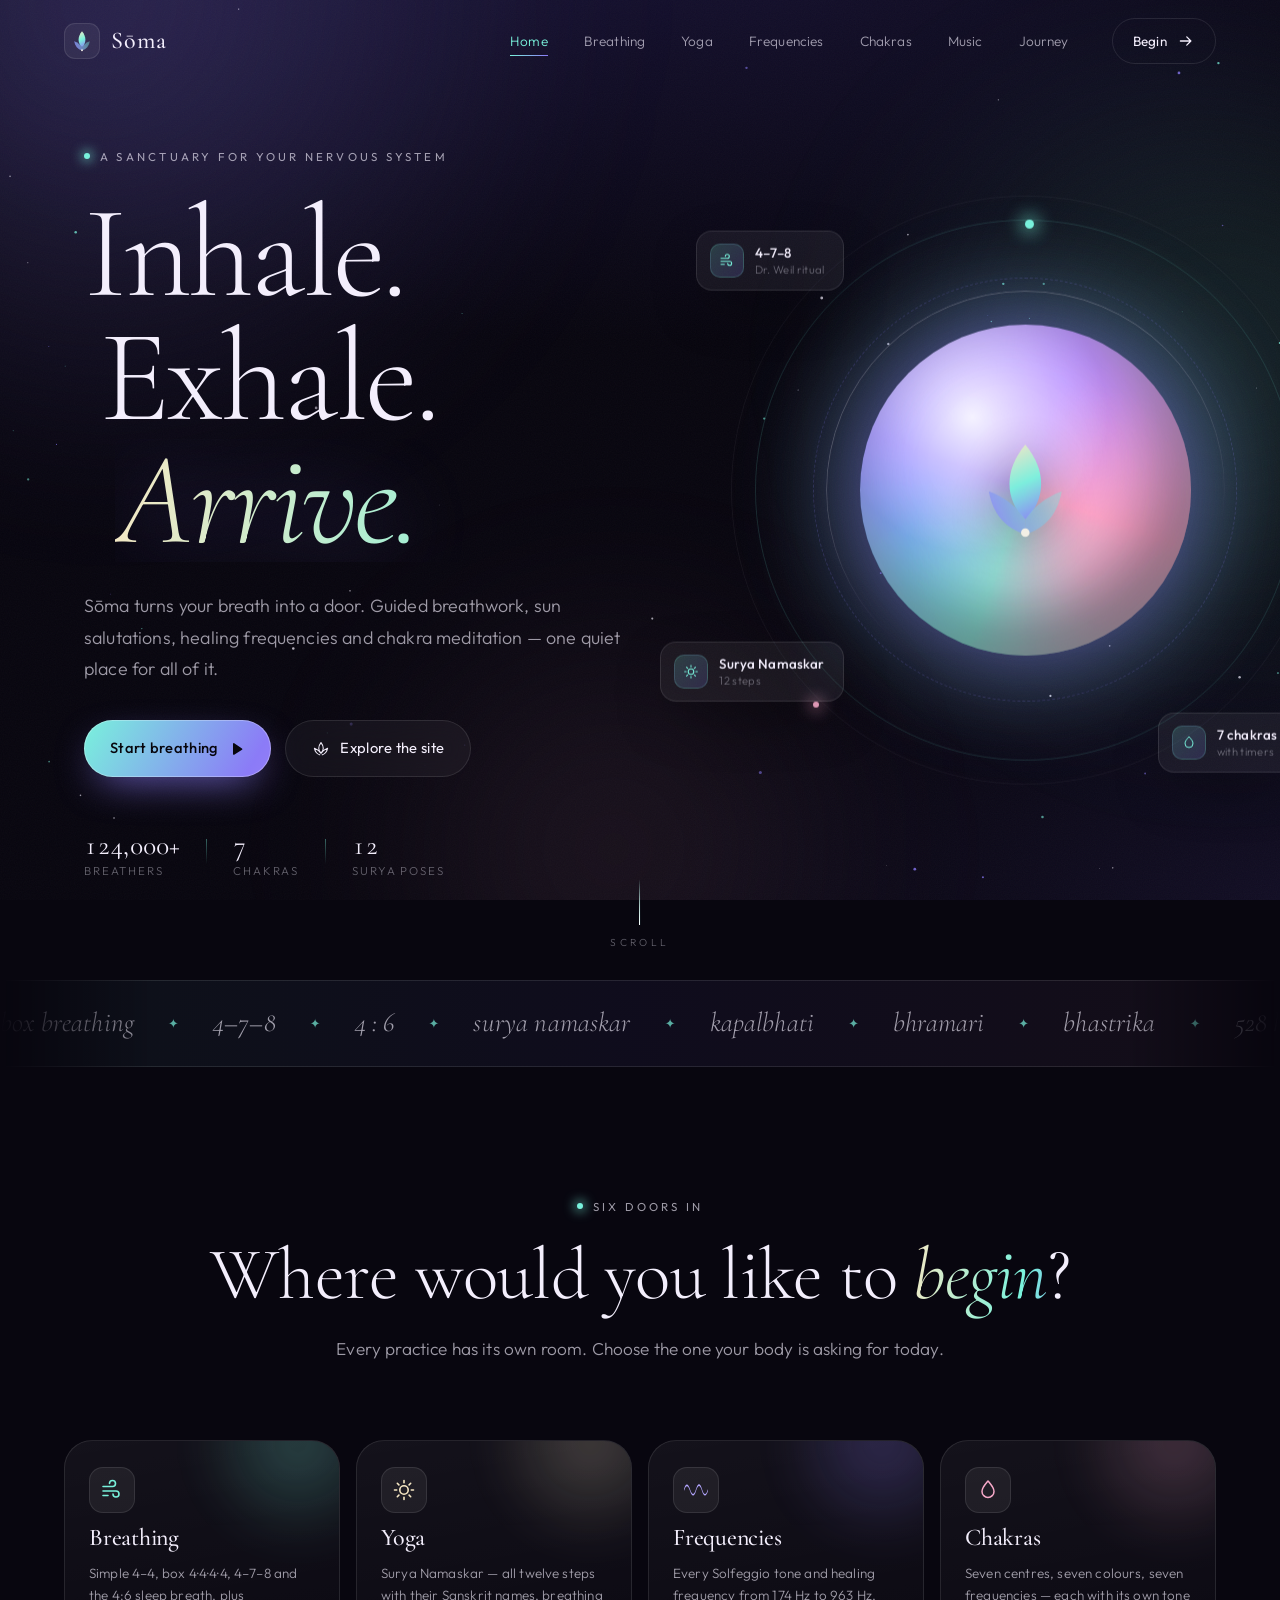
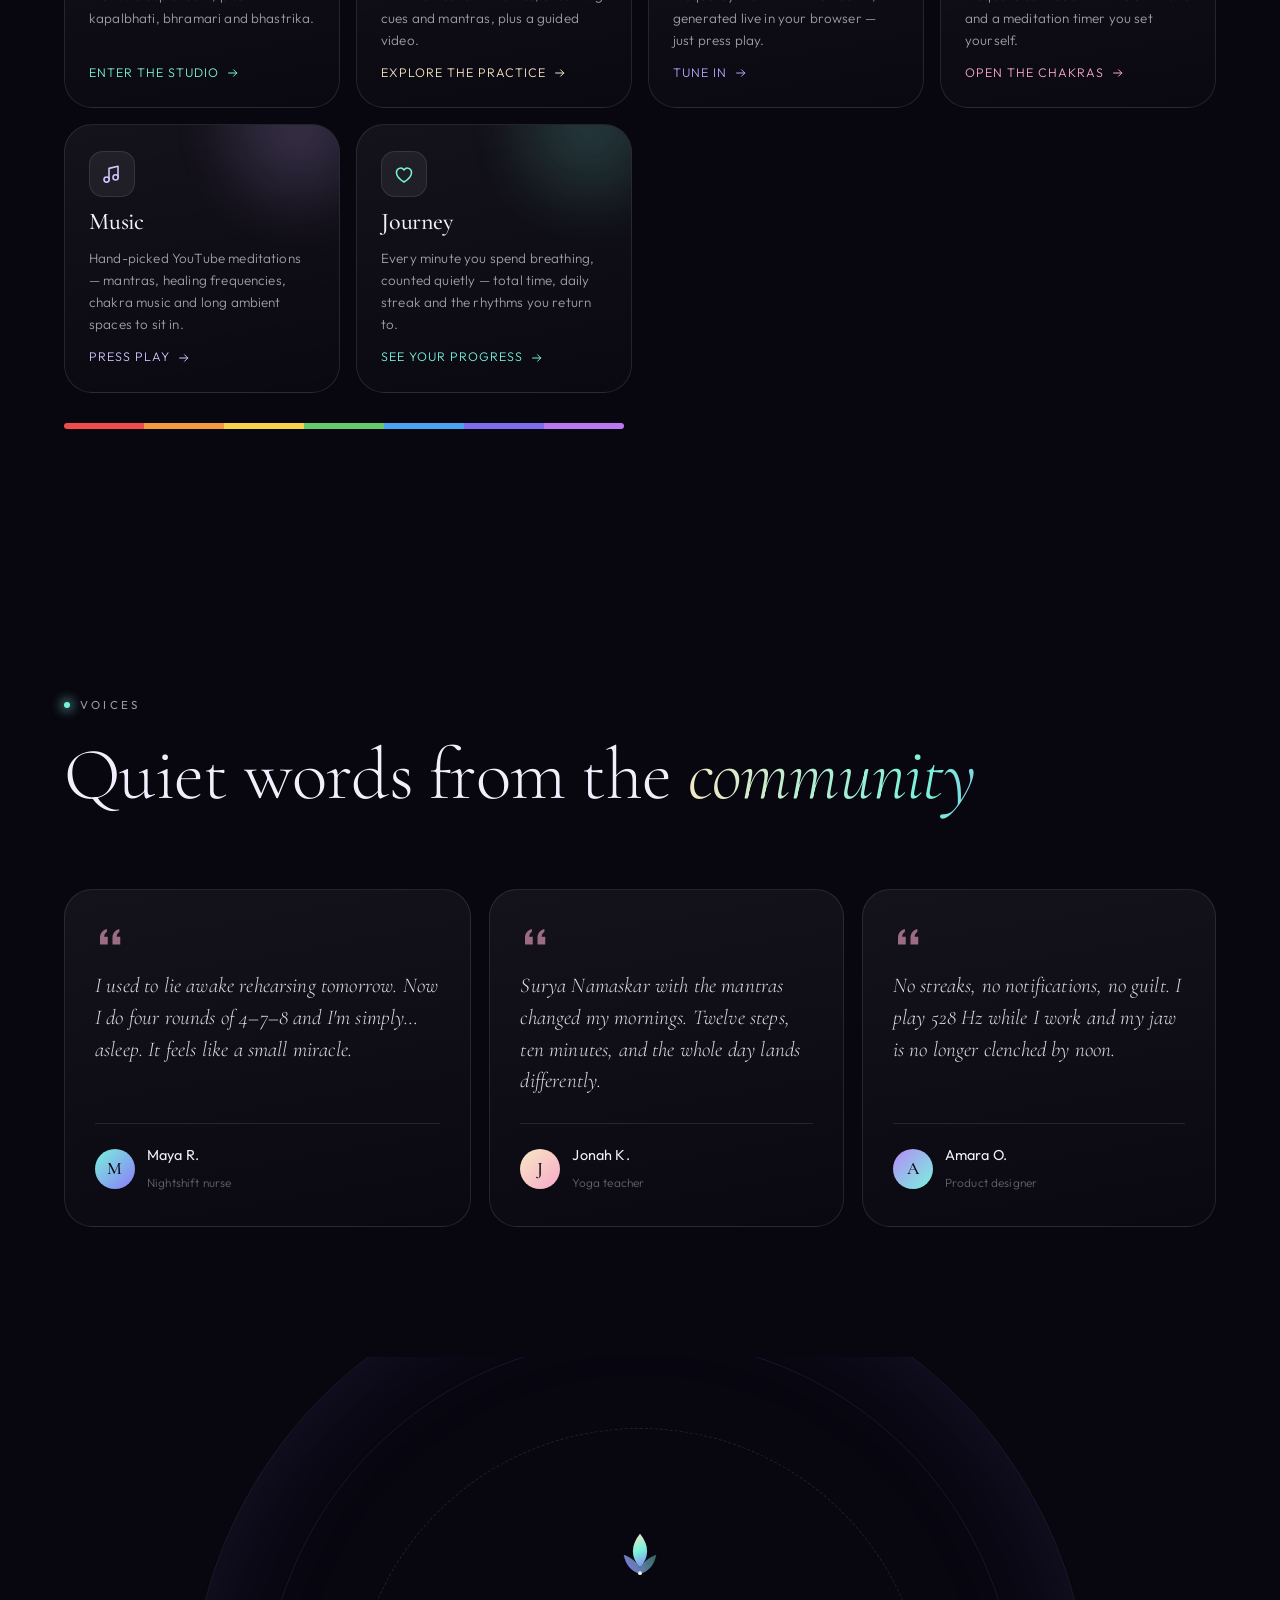
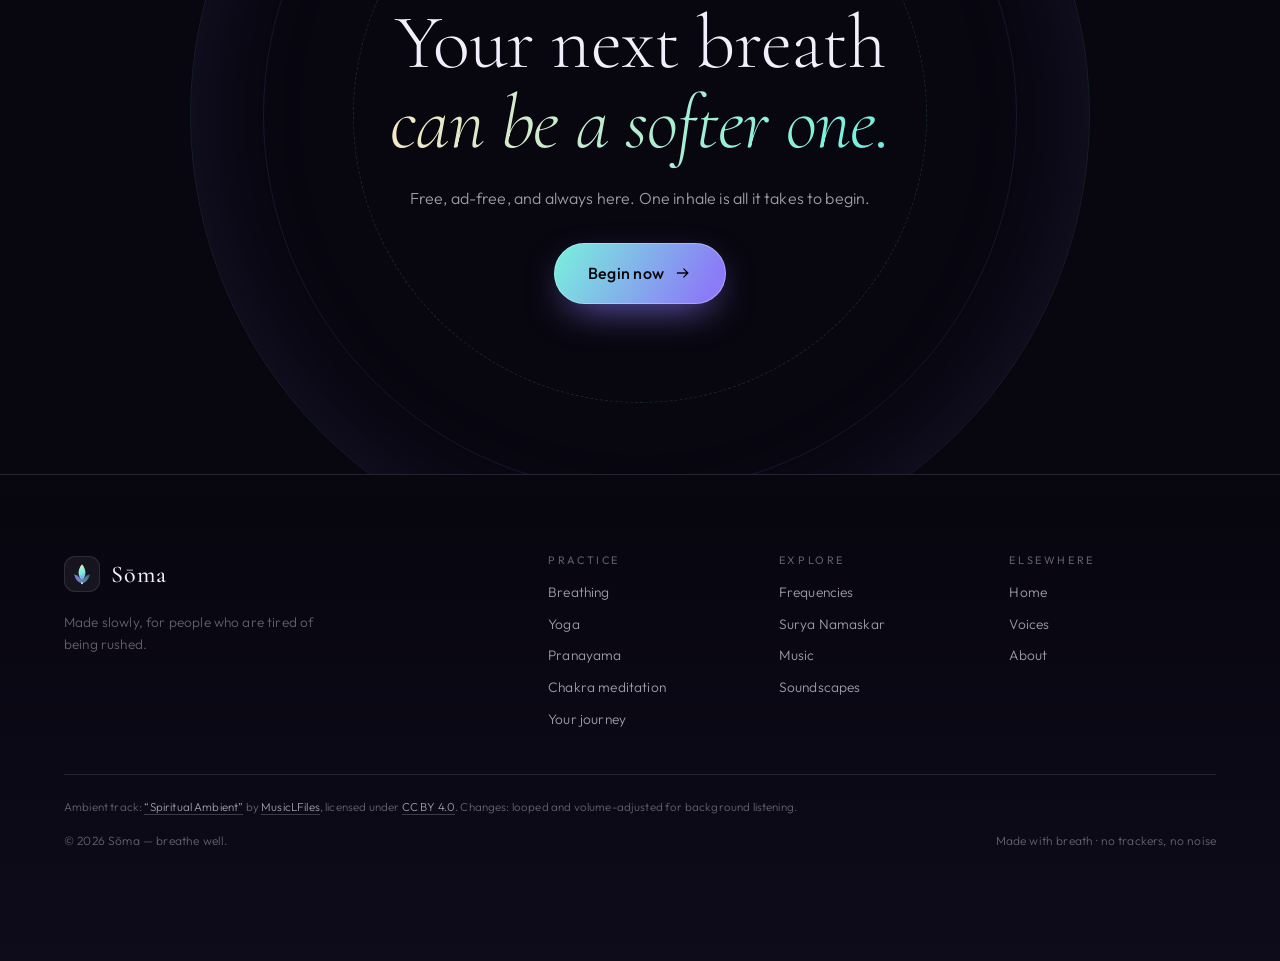
==== commit f1a14272: "Music: clean YouTube-style layout - no nav overlap, player never hides the feed, up-next queue, prev" ====
--- a/index.html
+++ b/index.html
@@ -68,6 +68,9 @@
     <symbol id="i-theatre" viewBox="0 0 24 24"><rect x="3.5" y="6.5" width="17" height="11" rx="2" fill="none" stroke="currentColor" stroke-width="1.6"/><path d="M3.5 10.5h17" stroke="currentColor" stroke-width="1.6"/></symbol>
     <symbol id="i-caption" viewBox="0 0 24 24"><rect x="3.5" y="5.5" width="17" height="13" rx="2.5" fill="none" stroke="currentColor" stroke-width="1.6"/><path d="M10 10.4a2.4 2.4 0 1 0 0 3.2M17 10.4a2.4 2.4 0 1 0 0 3.2" fill="none" stroke="currentColor" stroke-width="1.6" stroke-linecap="round"/></symbol>
     <symbol id="i-share" viewBox="0 0 24 24"><path d="M14.5 4.8 19.5 9l-5 4.2V10.6c-4.6 0-7.4 1.7-9 4.6.2-5.3 3.2-8.4 9-8.6Z" fill="none" stroke="currentColor" stroke-width="1.6" stroke-linejoin="round"/></symbol>
+    <symbol id="i-prev" viewBox="0 0 24 24"><path d="M6.5 5v14" stroke="currentColor" stroke-width="1.8" stroke-linecap="round"/><path d="M19 6.4v11.2c0 .8-.9 1.3-1.6.9l-8.6-5.6a1.1 1.1 0 0 1 0-1.8l8.6-5.6c.7-.4 1.6.1 1.6.9Z" fill="currentColor"/></symbol>
+    <symbol id="i-next" viewBox="0 0 24 24"><path d="M17.5 5v14" stroke="currentColor" stroke-width="1.8" stroke-linecap="round"/><path d="M5 6.4v11.2c0 .8.9 1.3 1.6.9l8.6-5.6a1.1 1.1 0 0 0 0-1.8L6.6 5.5C5.9 5.1 5 5.6 5 6.4Z" fill="currentColor"/></symbol>
+    <symbol id="i-plus" viewBox="0 0 24 24"><path d="M12 5.5v13M5.5 12h13" fill="none" stroke="currentColor" stroke-width="1.8" stroke-linecap="round"/></symbol>
   </defs>
 </svg>
 
--- a/styles.css
+++ b/styles.css
@@ -3628,25 +3628,37 @@
 
 /* =========================================================
    MUSIC — YouTube-style app layout
-   Left rail · sticky player · full-width sections · right queue
+
+   Own fixed top bar (the site nav is not rendered on this page)
+   · left rail · player that stays put while playing
+   · full feed underneath · up-next rail · floating mini player
    ========================================================= */
 
-body[data-page="music"] .backdrop { opacity: .55; }
+body[data-page="music"] { --nav-h: 64px; }
+body[data-page="music"] .backdrop { opacity: .4; }
+body[data-page="music"] .nav,
+body[data-page="music"] .nav.is-open,
+body[data-page="music"] .nav__burger { display: none !important; }
+body[data-page="music"] main { padding-top: 0; }
+/* the site's ticking announcement strip must not sit under the app bar */
+body[data-page="music"] .ticker { display: none; }
 
 /* ---------- top bar ---------- */
 .ytbar {
-  position: sticky;
-  top: 0;
-  z-index: 90;
-  display: flex;
-  align-items: center;
-  gap: 14px;
-  height: 62px;
-  padding: 0 clamp(12px, 2.4vw, 24px);
-  background: rgba(8, 6, 15, .88);
+  position: fixed;
+  inset: 0 0 auto 0;
+  z-index: 120;
+  display: flex;
+  align-items: center;
+  gap: 10px;
+  height: var(--nav-h);
+  padding: 0 clamp(12px, 2vw, 22px);
+  background: rgba(8, 6, 15, .92);
   backdrop-filter: blur(20px) saturate(150%);
   -webkit-backdrop-filter: blur(20px) saturate(150%);
   border-bottom: 1px solid var(--stroke);
+  box-sizing: border-box;
+  overflow: visible;
 }
 .ytbar__burger {
   width: 40px; height: 40px;
@@ -3657,101 +3669,103 @@
   color: var(--text-dim);
   transition: background .3s, color .3s;
 }
-.ytbar__burger .ico { width: 20px; height: 20px; }
-.ytbar__burger:hover { background: rgba(255,255,255,.07); color: var(--text); }
+.ytbar__burger svg { width: 20px; height: 20px; }
+.ytbar__burger:hover { background: rgba(255,255,255,.08); color: var(--text); }
 
 .ytbar__brand {
   display: flex;
   align-items: center;
   gap: 9px;
   flex: none;
+  margin-right: 12px;
   font-family: var(--font-display);
-  font-size: 1.28rem;
+  font-size: 1.25rem;
   letter-spacing: .02em;
 }
 .ytbar__mark {
-  width: 32px; height: 32px;
+  width: 34px; height: 34px;
   display: grid; place-items: center;
-  border-radius: 9px;
+  border-radius: 10px;
   background: rgba(255,255,255,.06);
   border: 1px solid var(--stroke);
 }
-.ytbar__mark svg { width: 22px; height: 22px; }
-.ytbar__sub {
-  margin-left: 6px;
+.ytbar__mark svg { width: 24px; height: 24px; }
+.ytbar__word em {
+  margin-left: 7px;
   font-family: var(--font-ui);
-  font-size: .62rem;
+  font-style: normal;
+  font-size: .6rem;
   letter-spacing: .22em;
   text-transform: uppercase;
   color: var(--text-faint);
   vertical-align: middle;
 }
 
-.ytbar__search {
-  display: flex;
-  align-items: center;
-  gap: 9px;
-  flex: 1;
-  max-width: 620px;
-  margin: 0 auto;
+.ytbar__nav {
+  display: flex;
+  align-items: center;
+  gap: 4px;
+  flex: 1 1 auto;
+  min-width: 0;
+  margin-left: auto;
+  justify-content: flex-end;
+  overflow-x: auto;
+  overflow-y: hidden;
+  scrollbar-width: none;
+  padding: 4px 8px;
+  height: 100%;
+}
+.ytbar__nav::-webkit-scrollbar { display: none; }
+.ytbar__nav a {
+  flex: none;
+  padding: 7px 13px;
+  border-radius: 999px;
+  font-size: .78rem;
+  line-height: 1.25;
+  color: var(--text-dim);
+  white-space: nowrap;
+  transition: background .3s, color .3s;
+}
+.ytbar__nav a:hover { background: rgba(255,255,255,.08); color: var(--text); }
+.ytbar__nav a.is-active {
+  color: #07110f;
+  background: linear-gradient(120deg, var(--mint), var(--violet));
+  font-weight: 600;
+}
+
+.ytbar__site {
+  flex: none;
+  display: inline-flex;
+  align-items: center;
+  gap: 6px;
+  height: 38px;
   padding: 0 14px;
-  height: 40px;
+  margin-left: 8px;
   border-radius: 999px;
-  border: 1px solid var(--stroke);
-  background: rgba(255,255,255,.04);
-  transition: border-color .3s, background .3s, box-shadow .3s;
-}
-.ytbar__search:focus-within {
-  border-color: rgba(121,242,220,.5);
-  background: rgba(255,255,255,.07);
-  box-shadow: 0 0 0 3px rgba(121,242,220,.1);
-}
-.ytbar__search .ico { width: 17px; height: 17px; color: var(--text-faint); flex: none; }
-.ytbar__search input {
-  flex: 1;
-  min-width: 0;
-  border: 0;
-  background: none;
-  outline: none;
-  color: var(--text);
-  font-family: inherit;
-  font-size: .88rem;
-}
-.ytbar__search input::placeholder { color: var(--text-faint); }
-.ytbar__search input::-webkit-search-cancel-button { display: none; }
-.ytbar__search button {
-  width: 26px; height: 26px;
-  display: grid; place-items: center;
-  border-radius: 50%;
-  color: var(--text-faint);
-}
-.ytbar__search button:hover { background: rgba(255,255,255,.09); color: var(--text); }
-.ytbar__link {
-  flex: none;
-  padding: 9px 16px;
-  border-radius: 999px;
-  border: 1px solid var(--stroke);
+  border: 1px solid var(--stroke-strong);
+  background: rgba(255,255,255,.05);
   font-size: .78rem;
   color: var(--text-dim);
-  transition: all .3s;
-}
-.ytbar__link:hover { color: var(--mint); border-color: rgba(121,242,220,.45); }
+  transition: color .3s, background .3s, border-color .3s;
+}
+.ytbar__site svg { width: 15px; height: 15px; transform: rotate(180deg); }
+.ytbar__site:hover { color: var(--text); background: rgba(255,255,255,.1); border-color: rgba(121,242,220,.4); }
 
 /* ---------- three-column shell ---------- */
 .yt-shell {
   display: grid;
-  grid-template-columns: 236px minmax(0, 1fr) 320px;
-  gap: 22px;
-  max-width: 1800px;
+  grid-template-columns: 236px minmax(0, 1fr) 340px;
+  gap: 24px;
+  max-width: 1840px;
   margin: 0 auto;
-  padding: 20px clamp(12px, 2.4vw, 24px) 80px;
+  padding: calc(var(--nav-h) + 20px) clamp(12px, 2vw, 24px) 96px;
   align-items: start;
 }
 
 /* ---------- left rail ---------- */
 .ytrail {
   position: sticky;
-  top: 82px;
+  top: calc(var(--nav-h) + 16px);
   display: flex;
   flex-direction: column;
   gap: 2px;
@@ -3770,7 +3784,7 @@
   color: var(--text-dim);
   transition: background .25s, color .25s;
 }
-.ytrail__item .ico { width: 18px; height: 18px; flex: none; opacity: .8; }
+.ytrail__item svg { width: 18px; height: 18px; flex: none; opacity: .8; }
 .ytrail__item small {
   margin-left: auto;
   font-size: .68rem;
@@ -3783,47 +3797,63 @@
   color: var(--mint);
   box-shadow: inset 0 0 0 1px rgba(121,242,220,.22);
 }
-.ytrail__item.is-active .ico { opacity: 1; }
+.ytrail__item.is-active svg { opacity: 1; }
 .ytrail__divider { height: 1px; margin: 8px 10px; background: var(--stroke); }
 .ytrail__foot {
-  margin-top: 8px;
+  margin: 8px 0 4px;
   padding: 8px 12px 2px;
   font-size: .68rem;
-  line-height: 1.5;
+  line-height: 1.55;
   color: var(--text-faint);
 }
+.ytrail__scrim { display: none; }
 
 /* ---------- main column ---------- */
 .ytmain { min-width: 0; }
 
-/* sticky player */
+/* ---------- player: sticky, never covers the list ---------- */
 .ytplayer {
   position: sticky;
-  top: 74px;
+  top: calc(var(--nav-h) + 12px);
   z-index: 60;
-  margin-bottom: 26px;
+  margin-bottom: 30px;
   border-radius: var(--r-md);
   border: 1px solid var(--stroke-strong);
   background: #0b0817;
+  /* opaque all the way through — the feed scrolls underneath the sticky
+     player and must never show through it */
+  isolation: isolate;
+  contain: paint;
   overflow: hidden;
   box-shadow: 0 30px 80px -40px rgba(0,0,0,.95);
   animation: panelIn .4s var(--ease);
 }
-.ytplayer[hidden] { display: none; }
+
+.ytplayer__inner { display: grid; background: #0b0817; }
+.ytplayer__left { min-width: 0; background: #000; position: relative; }
+
 .ytplayer__stage {
   position: relative;
   aspect-ratio: 16 / 9;
   background: #000;
-  max-height: 62vh;
-}
+}
+/* nothing playing: the whole stage is the idle card, not a black hole */
+.ytplayer:not(.is-playing) .ytidle:not([hidden]) { position: absolute; inset: 0; }
+.ytplayer__target { background: #000; }
+.ytidle { z-index: 2; }
 .ytplayer__target,
-.ytplayer__target iframe {
+.ytplayer__target iframe,
+.ytplayer__target > div {
   position: absolute;
   inset: 0;
   width: 100%;
   height: 100%;
   border: 0;
-}
+  background: #000;
+}
+/* when idle, the target is a transparent backdrop so the idle card shows */
+.ytplayer:not(.is-playing) .ytplayer__target { background: transparent; }
+.ytplayer:not(.is-playing) .ytplayer__target:empty { background: transparent; }
 .ytplayer__error {
   position: absolute;
   inset: 0;
@@ -3834,50 +3864,133 @@
   font-size: .86rem;
   color: var(--text-dim);
   background: #0b0817;
+  z-index: 3;
 }
 .ytplayer__error[hidden] { display: none; }
 
-.ytplayer__info { padding: 16px 18px 14px; }
-.ytplayer__info h2 {
+/* idle: a quiet "nothing playing" screen inside the 16:9 frame */
+.ytidle {
+  display: flex;
+  flex-direction: column;
+  align-items: center;
+  justify-content: center;
+  gap: 12px;
+  padding: 18px 22px;
+  text-align: center;
+  background:
+    radial-gradient(60% 70% at 50% 30%, rgba(121,242,220,.12), transparent 70%),
+    radial-gradient(60% 70% at 70% 90%, rgba(139,123,247,.14), transparent 70%),
+    #0b0817;
+  animation: ytIdleIn .9s var(--ease);
+}
+.ytidle__art {
+  width: 58px; height: 58px;
+  display: grid; place-items: center;
+  border-radius: 18px;
+  background: rgba(255,255,255,.05);
+  border: 1px solid var(--stroke-strong);
+  box-shadow: 0 0 60px -12px rgba(121,242,220,.5);
+}
+.ytidle__art svg { width: 38px; height: 38px; }
+.ytidle__txt b {
+  display: block;
   font-family: var(--font-display);
-  font-size: clamp(1.25rem, 2.4vw, 1.7rem);
+  font-size: clamp(1.1rem, 1.7vw, 1.45rem);
   font-weight: 500;
-  line-height: 1.2;
-  margin-bottom: 4px;
+  margin-bottom: 6px;
+  color: var(--text);
+}
+.ytidle__txt small {
+  display: block;
+  max-width: 40ch;
+  margin: 0 auto;
+  font-size: .8rem;
+  line-height: 1.5;
+  color: var(--text-dim);
+}
+.ytidle[hidden] { display: none; }
+@keyframes ytIdleIn { from { opacity: 0; transform: scale(.98); } }
+
+/* player info */
+.ytplayer__right {
+  padding: 18px 20px 16px;
+  background: linear-gradient(180deg, #0b0817, #0a0714);
+}
+.ytplayer__right h1 {
+  font-family: var(--font-display);
+  font-size: clamp(1.2rem, 2.1vw, 1.65rem);
+  font-weight: 500;
+  line-height: 1.22;
+  margin-bottom: 8px;
+  color: var(--text);
 }
 .ytplayer__byrow {
   display: flex;
   align-items: center;
-  gap: 12px;
-  flex-wrap: wrap;
-  margin-bottom: 12px;
-}
-.ytplayer__byrow > span {
+  gap: 10px;
+  margin-bottom: 14px;
   font-size: .82rem;
   color: var(--text-dim);
-}
-.ytchip {
-  padding: 5px 13px;
+  min-width: 0;
+}
+.ytplayer__byrow > span:last-child {
+  min-width: 0;
+  overflow: hidden;
+  text-overflow: ellipsis;
+  white-space: nowrap;
+}
+.ytplayer__av {
+  width: 34px; height: 34px;
+  flex: none;
+  display: grid; place-items: center;
+  border-radius: 50%;
+  background: rgba(121,242,220,.1);
+  border: 1px solid rgba(121,242,220,.3);
+}
+.ytplayer__av svg { width: 22px; height: 22px; }
+
+.ytplayer__row {
+  display: flex;
+  align-items: center;
+  gap: 8px;
+  flex-wrap: wrap;
+}
+.ytplayer__row .ytbtn,
+.ytplayer__row .ytlink {
+  height: 40px;
+  padding: 0 16px;
+  box-sizing: border-box;
+}
+.ytplayer__row .ytbtn svg { flex: none; }
+.ytplayer__row .ytbtn span { line-height: 1; }
+
+.ytbtn {
+  display: inline-flex;
+  align-items: center;
+  gap: 7px;
+  padding: 9px 15px;
   border-radius: 999px;
   border: 1px solid var(--stroke);
   background: rgba(255,255,255,.05);
-  font-size: .72rem;
+  font-size: .78rem;
   color: var(--text-dim);
-  transition: all .3s;
-}
-.ytchip:hover { color: var(--text); border-color: var(--stroke-strong); }
-.ytchip[aria-pressed="true"] {
-  background: rgba(121,242,220,.14);
-  border-color: rgba(121,242,220,.4);
-  color: var(--mint);
-}
-.ytplayer__row { display: flex; align-items: center; gap: 8px; flex-wrap: wrap; }
+  transition: all .3s var(--ease);
+}
+.ytbtn svg { width: 15px; height: 15px; }
+.ytbtn:hover { color: var(--text); border-color: var(--stroke-strong); background: rgba(255,255,255,.1); }
+.ytbtn--solid {
+  background: rgba(255,255,255,.1);
+  border-color: var(--stroke-strong);
+  color: var(--text);
+  font-weight: 500;
+}
+.ytbtn--solid:hover { background: rgba(121,242,220,.16); border-color: rgba(121,242,220,.45); color: var(--mint); }
 
 .ytlink {
   display: inline-flex;
   align-items: center;
   gap: 8px;
-  padding: 9px 16px;
+  padding: 9px 15px;
   border-radius: 999px;
   border: 1px solid rgba(255,61,61,.4);
   background: rgba(255,61,61,.1);
@@ -3896,60 +4009,36 @@
   font-size: 8px;
   padding-left: 2px;
 }
-.ytbtn {
-  display: inline-flex;
-  align-items: center;
-  gap: 7px;
-  padding: 9px 15px;
-  border-radius: 999px;
-  border: 1px solid var(--stroke);
-  background: rgba(255,255,255,.05);
-  font-size: .78rem;
-  color: var(--text-dim);
-  transition: all .3s var(--ease);
-}
-.ytbtn .ico { width: 15px; height: 15px; }
-.ytbtn:hover { color: var(--text); border-color: var(--stroke-strong); background: rgba(255,255,255,.1); }
-.ytbtn--danger:hover { color: var(--blush); border-color: rgba(247,169,201,.45); background: rgba(247,169,201,.1); }
-
-/* idle state */
-.ytidle {
-  display: flex;
-  align-items: center;
-  gap: 22px;
-  padding: 26px;
-  margin-bottom: 26px;
-  border-radius: var(--r-lg);
-  border: 1px solid var(--stroke);
-  background: linear-gradient(140deg, rgba(121,242,220,.07), rgba(139,123,247,.06));
-}
-.ytidle__art {
-  width: 64px; height: 64px;
-  flex: none;
-  display: grid; place-items: center;
-  border-radius: 18px;
-  background: rgba(255,255,255,.06);
-  border: 1px solid var(--stroke);
-}
-.ytidle__art svg { width: 40px; height: 40px; }
-.ytidle h1 {
-  font-family: var(--font-display);
-  font-size: clamp(1.3rem, 2.6vw, 1.9rem);
-  font-weight: 500;
-  margin-bottom: 6px;
-}
-.ytidle p { font-size: .86rem; color: var(--text-dim); max-width: 62ch; }
+.ytplayer__hint {
+  margin-top: 14px;
+  font-size: .74rem;
+  color: var(--text-faint);
+  white-space: nowrap;
+  overflow: hidden;
+  text-overflow: ellipsis;
+}
+[hidden] { display: none !important; }
 
 /* ---------- sections ---------- */
-.yt-section { margin-bottom: 40px; scroll-margin-top: 78px; }
+.yt-section {
+  margin-bottom: 44px;
+  scroll-margin-top: calc(var(--nav-h) + 20px);
+  min-width: 0;
+}
 .yt-section__head { margin-bottom: 16px; }
 .yt-section__head h2 {
   font-family: var(--font-display);
-  font-size: clamp(1.35rem, 2.6vw, 1.9rem);
+  font-size: clamp(1.35rem, 2.6vw, 1.85rem);
   font-weight: 500;
   display: flex;
   align-items: baseline;
   gap: 10px;
+}
+.yt-section__head h2 span {
+  font-family: var(--font-ui);
+  font-size: .78rem;
+  color: var(--text-faint);
+  font-variant-numeric: tabular-nums;
 }
 .yt-section__head p {
   margin-top: 4px;
@@ -3958,12 +4047,33 @@
   max-width: 78ch;
 }
 
-/* grid (YouTube cards — 4 up on wide, 3, 2, 1) */
+/* filter chips, YouTube style, under the home heading */
+.yt-chips {
+  display: flex;
+  gap: 8px;
+  flex-wrap: wrap;
+  margin-top: 14px;
+}
+.yt-chip {
+  padding: 7px 14px;
+  border-radius: 8px;
+  border: 1px solid var(--stroke);
+  background: rgba(255,255,255,.06);
+  font-size: .78rem;
+  color: var(--text);
+  transition: background .25s, border-color .25s, color .25s;
+}
+.yt-chip:hover { background: rgba(255,255,255,.13); border-color: var(--stroke-strong); }
+.yt-chip[data-cat="home"] { background: var(--text); color: #0b0817; border-color: transparent; font-weight: 500; }
+
+/* grid (YouTube cards) */
 .yt-grid {
   display: grid;
-  grid-template-columns: repeat(auto-fill, minmax(230px, 1fr));
-  gap: 20px 16px;
-}
+  grid-template-columns: repeat(auto-fill, minmax(236px, 1fr));
+  gap: 26px 18px;
+}
+.yt-grid--feature { grid-template-columns: repeat(auto-fill, minmax(260px, 1fr)); }
+
 .vcard { min-width: 0; }
 .vcard__thumb {
   position: relative;
@@ -3978,21 +4088,166 @@
 .vcard__thumb img {
   width: 100%; height: 100%;
   object-fit: cover;
-  transition: transform .6s var(--ease), border-radius .3s;
-}
-.vcard:hover .vcard__thumb img { transform: scale(1.04); border-radius: 12px; }
+  transition: transform .5s var(--ease);
+}
+.vcard:hover .vcard__thumb img { transform: scale(1.04); }
 .vcard__dur {
   position: absolute;
   right: 6px; bottom: 6px;
   padding: 2px 6px;
   border-radius: 4px;
-  background: rgba(0,0,0,.8);
+  background: rgba(0,0,0,.82);
   color: #fff;
   font-size: .68rem;
   font-weight: 500;
-  letter-spacing: .02em;
-}
-.vcard__hoverplay {
+}
+.vcard__play {
+  position: absolute;
+  inset: 0;
+  display: grid;
+  place-items: center;
+  background: rgba(8,6,15,.42);
+  color: #fff;
+  opacity: 0;
+  transition: opacity .25s;
+}
+.vcard__play svg { width: 22px; height: 22px; filter: drop-shadow(0 2px 10px rgba(0,0,0,.8)); }
+.vcard:hover .vcard__play { opacity: 1; }
+/* the equaliser replaces the play badge while a track is playing */
+.vcard.is-playing .vcard__play { display: none; }
+
+.vcard__meta {
+  display: flex;
+  align-items: flex-start;
+  gap: 12px;
+  padding: 10px 2px 0;
+}
+.vcard__txt { min-width: 0; flex: 1; }
+.vcard__meta h3 {
+  font-size: .9rem;
+  font-weight: 400;
+  line-height: 1.35;
+  color: var(--text);
+  margin: 0;
+  display: -webkit-box;
+  -webkit-line-clamp: 2;
+  -webkit-box-orient: vertical;
+  overflow: hidden;
+}
+.vcard__meta p,
+.vrow__meta p {
+  font-size: .76rem;
+  color: var(--text-faint);
+  overflow: hidden;
+  text-overflow: ellipsis;
+  white-space: nowrap;
+}
+.vcard__by { margin-top: 3px; }
+.vcard__note {
+  font-size: .74rem;
+  color: var(--text-faint);
+  margin-top: 4px;
+  line-height: 1.45;
+  white-space: normal;
+  display: -webkit-box;
+  -webkit-line-clamp: 2;
+  -webkit-box-orient: vertical;
+  overflow: hidden;
+}
+.vcard__more,
+.vrow__more {
+  flex: none;
+  width: 32px; height: 32px;
+  display: grid;
+  place-items: center;
+  border-radius: 50%;
+  color: var(--text-faint);
+  opacity: 0;
+  transition: opacity .2s, background .2s, color .2s, transform .2s;
+}
+.vcard__more svg, .vrow__more svg { width: 16px; height: 16px; }
+.vcard:hover .vcard__more,
+.vrow:hover .vrow__more { opacity: 1; }
+.vcard__more:hover, .vrow__more:hover { background: rgba(255,255,255,.1); color: var(--text); }
+.vcard__more.is-done, .vrow__more.is-done { opacity: 1; color: var(--mint); transform: scale(1.15); }
+
+/* now playing marks — an equaliser in the corner of the thumbnail */
+.vcard__played,
+.vrow__played {
+  display: none;
+  position: absolute;
+  left: 6px; bottom: 6px;
+  width: 26px; height: 18px;
+  padding: 0 4px;
+  gap: 2px;
+  align-items: flex-end;
+  justify-content: center;
+  border-radius: 4px;
+  background: rgba(121,242,220,.95);
+  color: #07110f;
+}
+.vcard__played i,
+.vrow__played i {
+  width: 2px;
+  background: #07110f;
+  border-radius: 1px;
+  height: 30%;
+  animation: ytEq .9s ease-in-out infinite alternate;
+}
+.vcard__played i:nth-child(2), .vrow__played i:nth-child(2) { height: 80%; animation-delay: .18s; }
+.vcard__played i:nth-child(3), .vrow__played i:nth-child(3) { height: 55%; animation-delay: .34s; }
+.vcard__played i:nth-child(4), .vrow__played i:nth-child(4) { height: 95%; animation-delay: .5s; }
+@keyframes ytEq { from { transform: scaleY(.45); } to { transform: scaleY(1); } }
+
+.vcard.is-playing .vcard__played { display: flex; }
+.vcard.is-playing .vcard__thumb { box-shadow: 0 0 0 2px var(--mint); }
+.vcard.is-playing h3 { color: var(--mint); }
+
+/* rows (Sounds of Isha — YouTube list style) */
+.yt-rows {
+  display: flex;
+  flex-direction: column;
+  gap: 2px;
+  border-radius: 14px;
+  border: 1px solid var(--stroke);
+  background: rgba(255,255,255,.02);
+  overflow: hidden;
+  min-width: 0;
+  width: 100%;
+  box-sizing: border-box;
+}
+.vrow { width: 100%; box-sizing: border-box; }
+.vrow {
+  display: flex;
+  align-items: center;
+  gap: 14px;
+  padding: 8px 12px 8px 8px;
+  transition: background .2s;
+  min-width: 0;
+  box-sizing: border-box;
+}
+.vrow:hover { background: rgba(255,255,255,.05); }
+.vrow__btn {
+  position: relative;
+  width: 128px;
+  flex: none;
+  aspect-ratio: 16 / 9;
+  padding: 0;
+  border-radius: 8px;
+  overflow: hidden;
+  background: rgba(255,255,255,.05);
+}
+.vrow__btn img { width: 100%; height: 100%; object-fit: cover; }
+.vrow__dur {
+  position: absolute;
+  right: 5px; bottom: 5px;
+  padding: 1px 5px;
+  border-radius: 3px;
+  background: rgba(0,0,0,.82);
+  color: #fff;
+  font-size: .64rem;
+}
+.vrow__play {
   position: absolute;
   inset: 0;
   display: grid;
@@ -4002,102 +4257,47 @@
   opacity: 0;
   transition: opacity .25s;
 }
-.vcard__hoverplay .ico { width: 26px; height: 26px; }
-.vcard:hover .vcard__hoverplay { opacity: 1; }
-.vcard__meta { padding: 10px 2px 0; }
-.vcard__meta h3 {
+.vrow__play svg { width: 20px; height: 20px; }
+.vrow:hover .vrow__play { opacity: 1; }
+.vrow__meta { flex: 1; min-width: 0; }
+.vrow__meta h4 {
   font-size: .9rem;
   font-weight: 400;
   line-height: 1.35;
-  color: var(--text);
-  display: -webkit-box;
-  -webkit-line-clamp: 2;
-  -webkit-box-orient: vertical;
-  overflow: hidden;
-}
-.vcard__by { font-size: .76rem; color: var(--text-faint); margin-top: 3px; }
-.vcard__note {
-  font-size: .75rem;
-  color: var(--text-faint);
-  margin-top: 4px;
-  line-height: 1.45;
-  display: -webkit-box;
-  -webkit-line-clamp: 2;
-  -webkit-box-orient: vertical;
-  overflow: hidden;
-}
-.vcard.is-playing .vcard__thumb { box-shadow: 0 0 0 2px var(--mint); }
-
-/* rows (Sounds of Isha — YouTube list style, two columns so all are visible) */
-.yt-rows {
-  display: grid;
-  grid-template-columns: repeat(auto-fill, minmax(300px, 1fr));
-  gap: 4px 18px;
-}
-.vrow {
-  display: flex;
-  align-items: center;
-  gap: 12px;
-  padding: 6px;
-  border-radius: 10px;
-  transition: background .2s;
-  min-width: 0;
-}
-.vrow:hover { background: rgba(255,255,255,.05); }
-.vrow__btn {
-  position: relative;
-  width: 108px;
-  flex: none;
-  aspect-ratio: 16 / 9;
-  padding: 0;
-  border-radius: 8px;
-  overflow: hidden;
-  background: rgba(255,255,255,.05);
-}
-.vrow__btn img { width: 100%; height: 100%; object-fit: cover; }
-.vrow__play {
-  position: absolute;
-  inset: 0;
-  display: grid;
-  place-items: center;
-  background: rgba(8,6,15,.5);
-  color: #fff;
-  opacity: 0;
-  transition: opacity .25s;
-}
-.vrow__play .ico { width: 20px; height: 20px; }
-.vrow:hover .vrow__play { opacity: 1; }
-.vrow__meta { flex: 1; min-width: 0; }
-.vrow__meta h4 {
-  font-size: .84rem;
-  font-weight: 400;
-  line-height: 1.3;
+  margin: 0;
   overflow: hidden;
   text-overflow: ellipsis;
   white-space: nowrap;
 }
 .vrow__meta p {
-  font-size: .73rem;
+  margin-top: 3px;
+}
+.vrow__len {
+  display: none;
+}
+.vrow.is-playing { background: rgba(121,242,220,.07); }
+.vrow.is-playing h4 { color: var(--mint); }
+.vrow.is-playing .vrow__played { display: flex; }
+.vrow.is-playing .vrow__play { display: none; }
+
+/* end of the shelf */
+.yt-end {
+  display: flex;
+  align-items: center;
+  justify-content: center;
+  gap: 16px;
+  flex-wrap: wrap;
+  padding: 30px 0 10px;
+  border-top: 1px solid var(--stroke);
   color: var(--text-faint);
-  margin-top: 2px;
-  overflow: hidden;
-  text-overflow: ellipsis;
-  white-space: nowrap;
-}
-.vrow__dur {
-  flex: none;
-  font-size: .7rem;
-  color: var(--text-faint);
-  font-variant-numeric: tabular-nums;
-}
-.vrow.is-playing { background: rgba(121,242,220,.08); }
-.vrow.is-playing h4 { color: var(--mint); }
-
-/* ---------- right rail: queue ---------- */
+  font-size: .84rem;
+}
+
+/* ---------- right rail: up next ---------- */
 .ytrail-right {
   position: sticky;
-  top: 82px;
-  max-height: calc(100vh - 110px);
+  top: calc(var(--nav-h) + 16px);
+  max-height: calc(100vh - var(--nav-h) - 32px);
   display: flex;
   flex-direction: column;
   padding: 16px 14px;
@@ -4122,12 +4322,14 @@
 .ytq__clear {
   font-size: .72rem;
   color: var(--text-faint);
-  padding: 4px 8px;
+  padding: 4px 9px;
   border-radius: 999px;
 }
 .ytq__clear:hover { color: var(--blush); background: rgba(247,169,201,.1); }
 .ytq {
   list-style: none;
+  margin: 0;
+  padding: 0;
   overflow-y: auto;
   flex: 1;
   display: flex;
@@ -4139,22 +4341,21 @@
   display: flex;
   align-items: center;
   gap: 10px;
-  padding: 7px 6px;
+  padding: 7px 4px 7px 6px;
   border-radius: 8px;
   cursor: pointer;
   transition: background .2s;
 }
 .ytq li:hover { background: rgba(255,255,255,.06); }
 .ytq li img {
-  width: 74px;
+  width: 78px;
   aspect-ratio: 16 / 9;
   object-fit: cover;
   border-radius: 6px;
   flex: none;
 }
-.ytq__text { min-width: 0; }
+.ytq__text { min-width: 0; flex: 1; }
 .ytq__text b {
-  display: block;
   font-size: .78rem;
   font-weight: 400;
   line-height: 1.3;
@@ -4164,25 +4365,43 @@
   -webkit-line-clamp: 2;
   -webkit-box-orient: vertical;
 }
-.ytq__text small { font-size: .68rem; color: var(--text-faint); }
+.ytq__text small { display: block; font-size: .68rem; color: var(--text-faint); margin-top: 2px; }
 .ytq li.is-current b { color: var(--mint); }
-.ytq__empty { font-size: .78rem; color: var(--text-faint); line-height: 1.6; }
-
-/* ---------- mini player (player scrolled away) ---------- */
+.ytq__x {
+  flex: none;
+  width: 26px; height: 26px;
+  display: grid;
+  place-items: center;
+  border-radius: 50%;
+  color: var(--text-faint);
+  opacity: 0;
+  transition: opacity .2s, background .2s, color .2s;
+}
+.ytq__x svg { width: 13px; height: 13px; }
+.ytq li:hover .ytq__x { opacity: 1; }
+.ytq__x:hover { background: rgba(255,255,255,.1); color: var(--text); }
+.ytq__empty {
+  font-size: .78rem;
+  color: var(--text-faint);
+  line-height: 1.6;
+  padding: 4px 2px;
+}
+
+/* ---------- floating mini player ---------- */
 .ytmini {
   position: fixed;
   left: 50%;
-  bottom: 16px;
+  bottom: 18px;
   transform: translateX(-50%);
-  z-index: 95;
+  z-index: 130;
   display: flex;
   align-items: center;
   gap: 8px;
   padding: 7px 8px 7px 7px;
-  width: min(calc(100% - 24px), 460px);
+  width: min(calc(100% - 24px), 480px);
   border-radius: 999px;
   border: 1px solid var(--stroke-strong);
-  background: rgba(16,12,30,.92);
+  background: rgba(16,12,30,.94);
   backdrop-filter: blur(20px);
   -webkit-backdrop-filter: blur(20px);
   box-shadow: 0 24px 60px -24px rgba(0,0,0,.95);
@@ -4192,20 +4411,22 @@
 .ytmini__main {
   display: flex;
   align-items: center;
-  gap: 10px;
+  gap: 11px;
   flex: 1;
   min-width: 0;
   text-align: left;
   padding: 0;
+  color: var(--text);
 }
 .ytmini__main img {
-  width: 54px;
+  width: 58px;
   aspect-ratio: 16 / 9;
   object-fit: cover;
-  border-radius: 6px;
+  border-radius: 7px;
   flex: none;
 }
-.ytmini__main b {
+.ytmini__txt { min-width: 0; }
+.ytmini__txt b {
   display: block;
   font-size: .8rem;
   font-weight: 400;
@@ -4213,9 +4434,16 @@
   overflow: hidden;
   text-overflow: ellipsis;
 }
-.ytmini__main small { font-size: .68rem; color: var(--text-faint); }
+.ytmini__txt small {
+  display: block;
+  font-size: .68rem;
+  color: var(--text-faint);
+  white-space: nowrap;
+  overflow: hidden;
+  text-overflow: ellipsis;
+}
 .ytmini__btn {
-  width: 34px; height: 34px;
+  width: 36px; height: 36px;
   flex: none;
   display: grid;
   place-items: center;
@@ -4223,53 +4451,105 @@
   color: var(--text-dim);
   transition: background .2s, color .2s;
 }
-.ytmini__btn .ico { width: 16px; height: 16px; }
+.ytmini__btn svg { width: 16px; height: 16px; }
 .ytmini__btn:hover { background: rgba(255,255,255,.1); color: var(--text); }
-.ytmini__btn#ytMiniStart .ico { transform: rotate(-90deg); }
-
-.yt-empty {
-  padding: 40px 0;
-  text-align: center;
-  color: var(--text-faint);
-  font-size: .9rem;
-}
+.ytmini__btn--stop:hover { color: var(--blush); background: rgba(247,169,201,.12); }
+.ytmini__btn#ytMiniStart svg { transform: rotate(-90deg); }
 
 /* ---------- responsive ---------- */
-@media (max-width: 1400px) {
-  .yt-shell { grid-template-columns: 210px minmax(0, 1fr) 280px; gap: 18px; }
-}
-@media (max-width: 1180px) {
-  .yt-shell { grid-template-columns: minmax(0, 1fr) 280px; }
+
+/* player goes side-by-side with its info once there is room,
+   capped so it never eats the feed */
+@media (min-width: 760px) {
+  .ytplayer__inner {
+    grid-template-columns: minmax(0, 1.85fr) minmax(250px, 1fr);
+    align-items: stretch;
+  }
+  /* fixed height instead of aspect-ratio: the video area can then never
+     grow wider than its column and slide over the info panel */
+  .ytplayer__left { position: relative; height: clamp(200px, 24vw, 330px); }
+  .ytplayer__stage {
+    position: absolute;
+    inset: 0;
+    width: 100%;
+    height: 100%;
+    aspect-ratio: auto;
+    max-height: none;
+  }
+  .ytplayer__right {
+    display: flex;
+    flex-direction: column;
+    justify-content: center;
+    min-width: 0;
+    padding: 16px 20px;
+  }
+  .ytplayer__right h1 { font-size: clamp(1.02rem, 1.35vw, 1.35rem); }
+  .ytplayer__row { gap: 6px; }
+  .ytplayer__row .ytbtn,
+  .ytplayer__row .ytlink { height: 34px; padding: 0 11px; font-size: .72rem; gap: 5px; }
+  .ytplayer__right .ytplayer__byrow { margin-bottom: 12px; }
+  .ytplayer__hint {
+    margin-top: 10px;
+    white-space: normal;
+    line-height: 1.4;
+  }
+}
+
+@media (max-width: 1500px) {
+  .yt-shell { grid-template-columns: 218px minmax(0, 1fr) 310px; gap: 20px; }
+}
+@media (max-width: 1240px) {
+  .yt-shell { grid-template-columns: minmax(0, 1fr) 300px; }
   .ytrail { display: none; }
 }
-@media (max-width: 900px) {
+/* below ~1100px the info column gets tight — give the video more room
+   and let the buttons wrap onto their own line */
+@media (max-width: 1239px) and (min-width: 760px) {
+  .ytplayer__inner { grid-template-columns: minmax(0, 1fr) 232px; }
+}
+@media (max-width: 900px) and (min-width: 760px) {
+  .ytplayer__inner { grid-template-columns: minmax(0, 1fr) 210px; }
+  .ytplayer__right { padding: 14px; }
+  .ytplayer__row .ytbtn span,
+  .ytplayer__row .ytlink span:not(.ytlink__mark) { display: none; }
+  .ytplayer__row .ytbtn,
+  .ytplayer__row .ytlink { width: 34px; padding: 0; justify-content: center; }
+}
+@media (max-width: 980px) {
   .yt-shell { grid-template-columns: minmax(0, 1fr); }
   .ytrail-right { position: static; max-height: none; }
-  .ytbar__link { display: none; }
-  .ytplayer { position: static; }
-}
-@media (max-width: 620px) {
-  .ytbar { gap: 8px; height: 56px; }
-  .ytbar__sub { display: none; }
-  .ytbar__brand { font-size: 1.1rem; }
-  .ytbar__search { height: 36px; }
-  .yt-player__info { padding: 12px 14px; }
+  .ytbar__nav { justify-content: flex-start; }
+}
+@media (max-width: 1100px) {
+  .ytbar__nav { display: none; }
+  .ytbar__brand { margin-right: auto; }
+}
+@media (max-width: 700px) {
+  .ytbar__site span { display: none; }
+  .ytbar__site { width: 38px; padding: 0; justify-content: center; }
+  .ytbar__nav a { padding: 7px 11px; font-size: .74rem; }
+  .yt-grid { grid-template-columns: repeat(auto-fill, minmax(160px, 1fr)); gap: 20px 12px; }
+  .vrow__btn { width: 104px; }
+  .vrow__len { display: none; }
   .ytbtn span, .ytlink span:not(.ytlink__mark) { display: none; }
   .ytbtn, .ytlink { padding: 9px 12px; }
-  .ytidle { flex-direction: column; align-items: flex-start; gap: 14px; }
-  .yt-grid { grid-template-columns: repeat(auto-fill, minmax(160px, 1fr)); gap: 16px 10px; }
-  .yt-rows { grid-template-columns: 1fr; }
-  .vrow__btn { width: 92px; }
+  .ytplayer__right { padding: 14px 16px; }
+}
+@media (max-width: 480px) {
+  .ytbar__word em { display: none; }
+  .ytbar__brand { font-size: 1.1rem; }
+  .yt-grid { grid-template-columns: 1fr; }
+  .vcard__more, .vrow__more { opacity: 1; }
 }
 
 /* drawer rail on narrow screens */
-@media (max-width: 1180px) {
+@media (max-width: 1240px) {
   .yt-shell.is-rail-open .ytrail {
     display: flex;
     position: fixed;
-    top: 62px; left: 0; bottom: 0;
-    width: 250px;
-    z-index: 99;
+    top: var(--nav-h); left: 0; bottom: 0;
+    width: 268px;
+    z-index: 140;
     border-radius: 0;
     border-right: 1px solid var(--stroke-strong);
     background: rgba(12,9,24,.98);
@@ -4277,5 +4557,13 @@
     animation: drawerIn .3s var(--ease);
     overflow-y: auto;
   }
+  .yt-shell.is-rail-open .ytrail__scrim:not([hidden]) {
+    display: block;
+    position: fixed;
+    inset: var(--nav-h) 0 0 0;
+    z-index: 135;
+    background: rgba(4,3,10,.6);
+    backdrop-filter: blur(2px);
+  }
 }
 @keyframes drawerIn { from { transform: translateX(-100%); } }
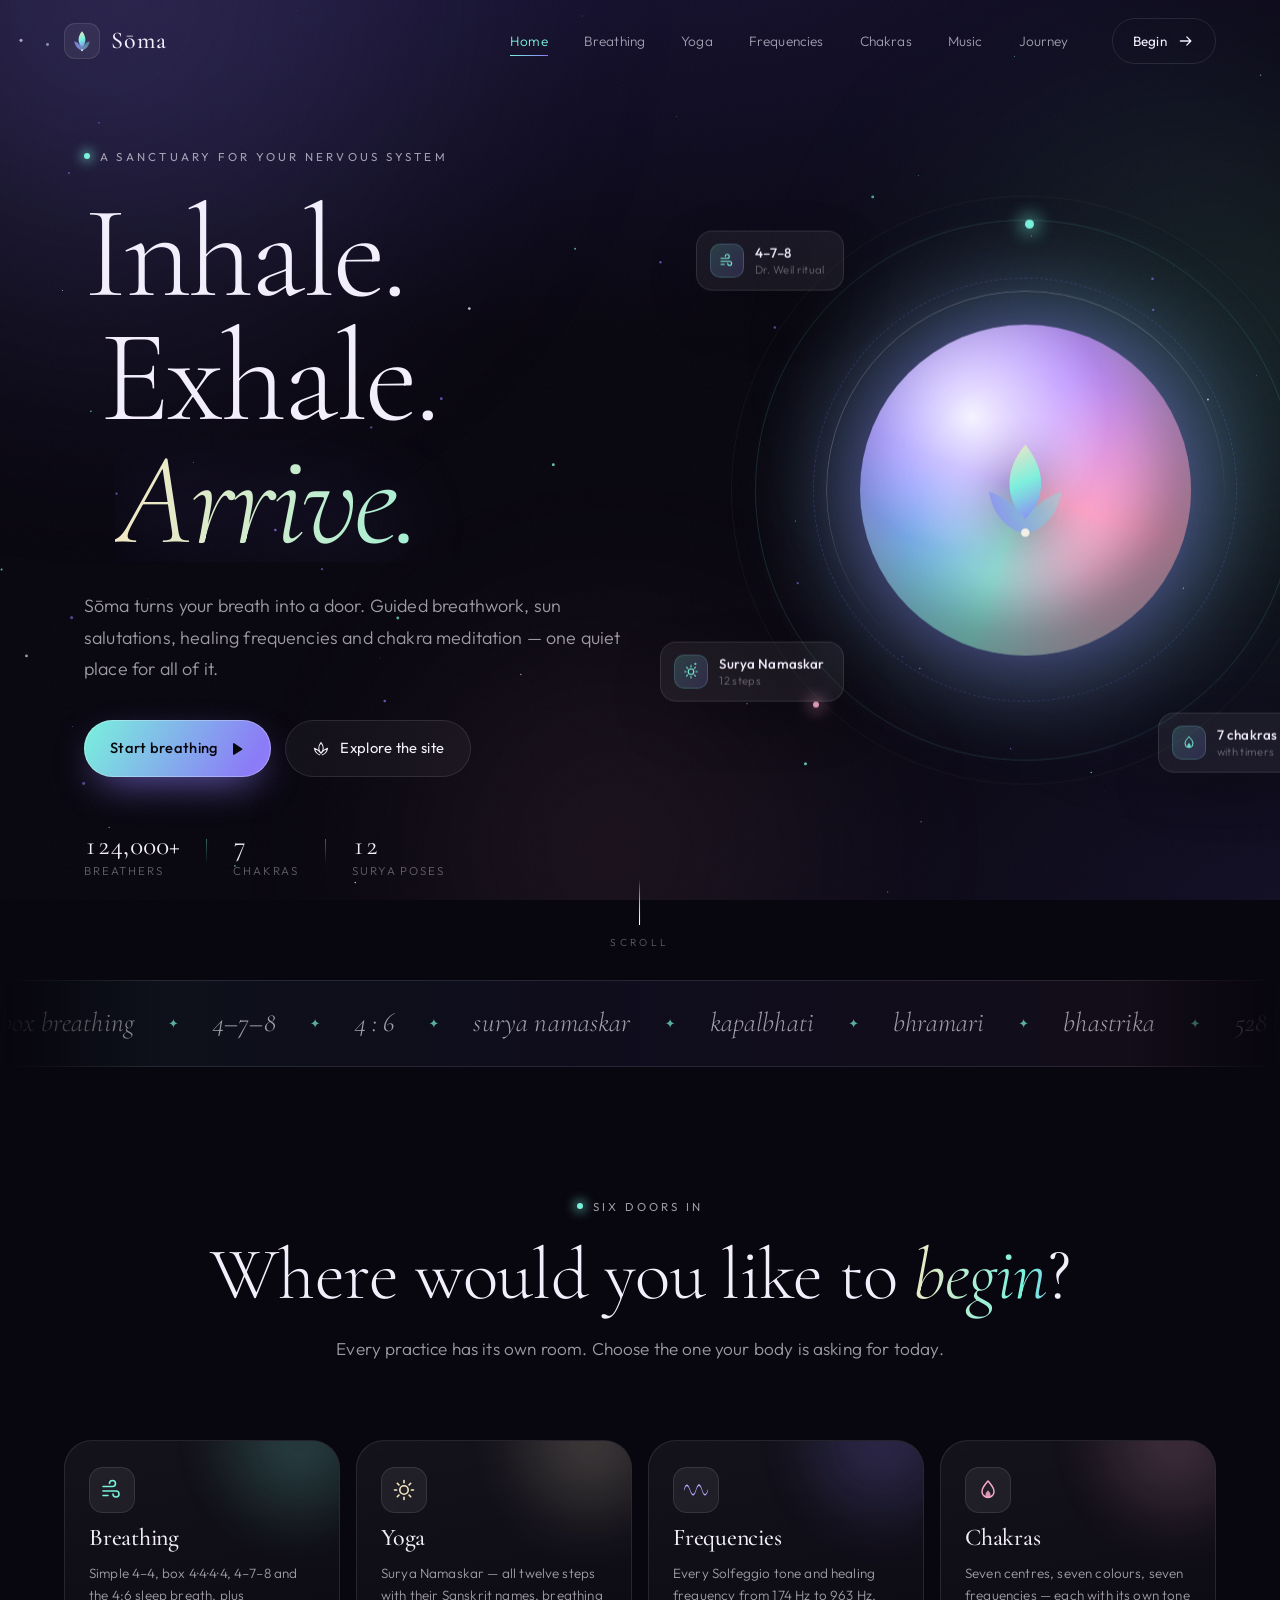
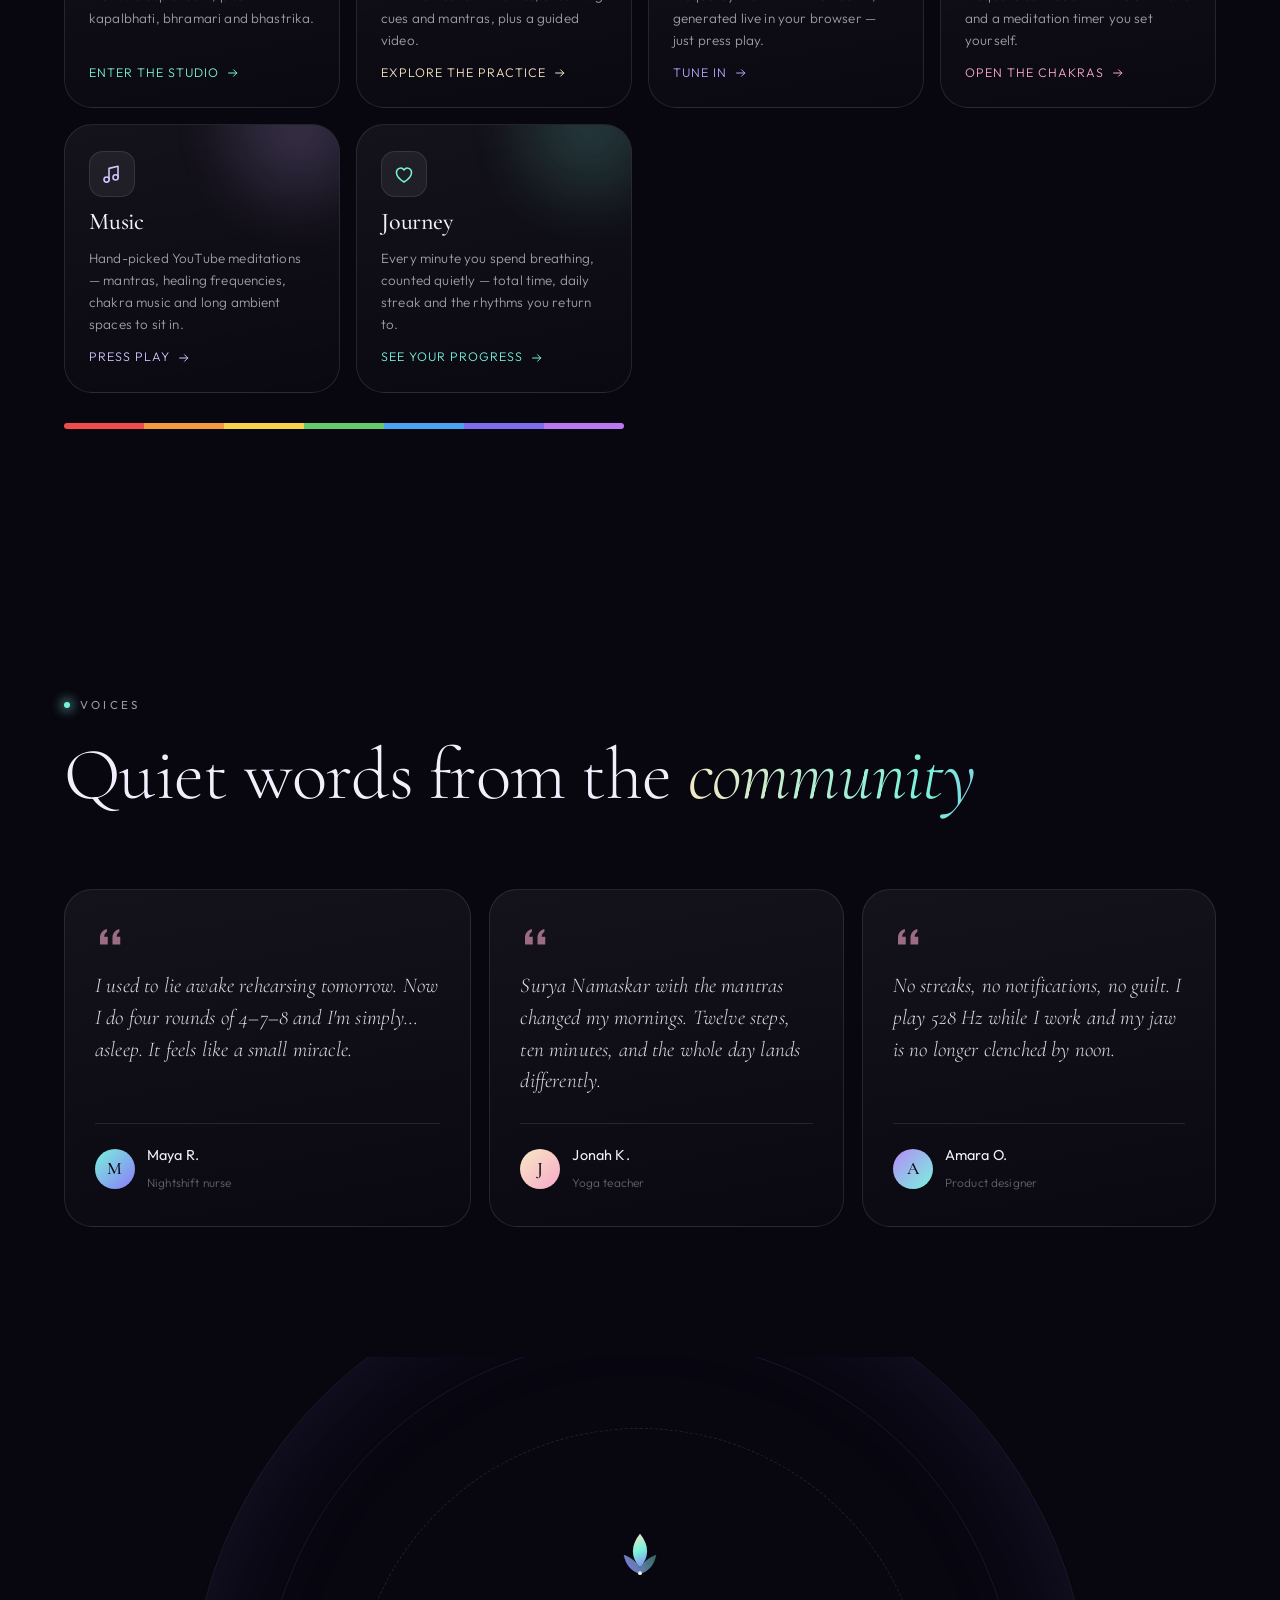
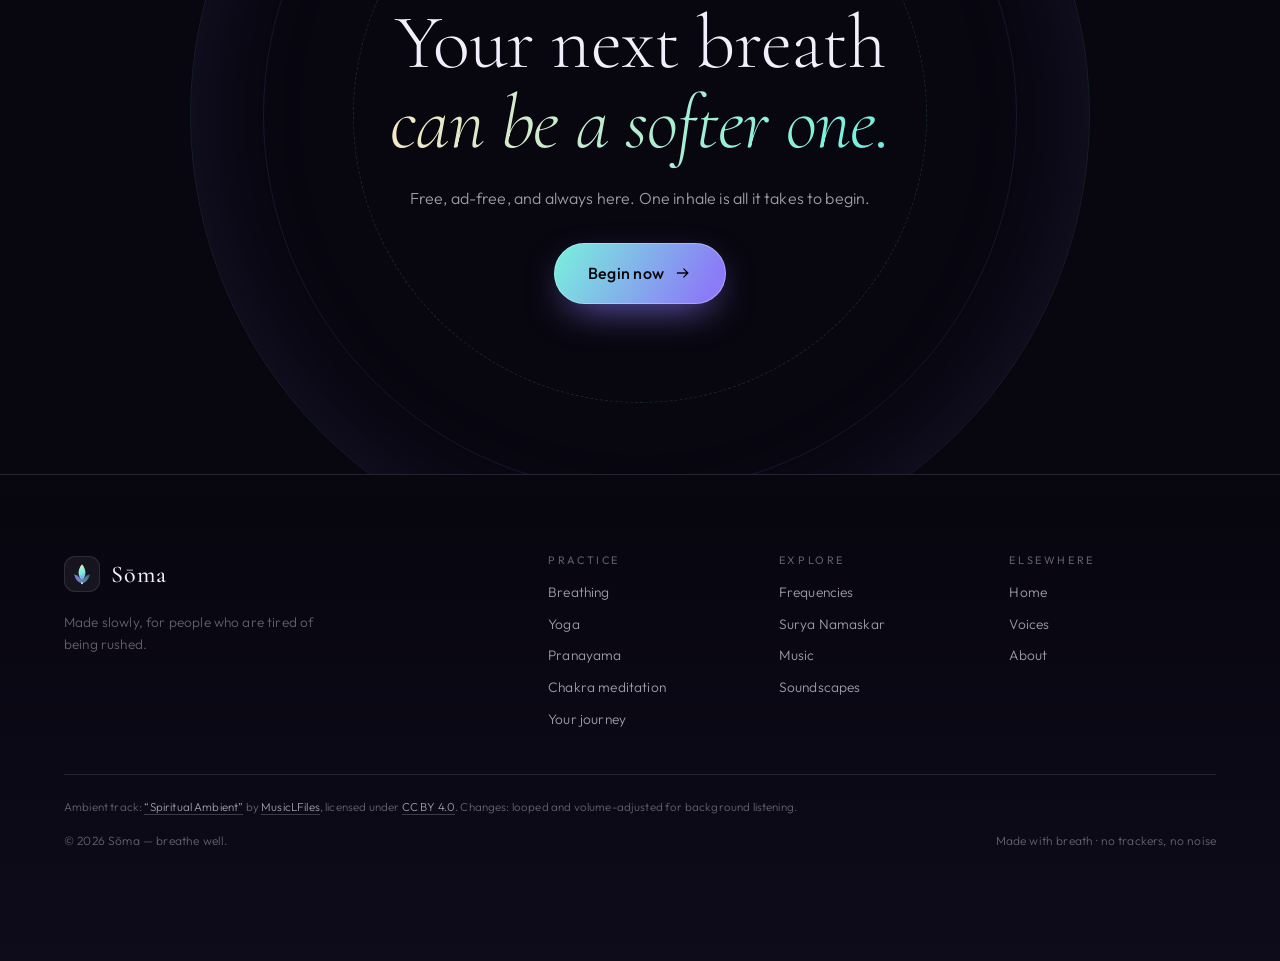
==== commit f0ce0ef3: "Music: balance player columns, fix top-bar active pill, fix malformed flame icon, clean console" ====
--- a/index.html
+++ b/index.html
@@ -49,7 +49,7 @@
     <symbol id="i-quote" viewBox="0 0 24 24"><path d="M9.5 5.5C5.9 6.6 4 9 4 12.6V18h6.2v-6.2H7.3c.1-2 .9-3.3 2.2-3.9V5.5Zm10 0C15.9 6.6 14 9 14 12.6V18h6.2v-6.2h-2.9c.1-2 .9-3.3 2.2-3.9V5.5Z" fill="currentColor"/></symbol>
     <symbol id="i-alert" viewBox="0 0 24 24"><path d="M12 4 2.8 20h18.4L12 4Z" fill="none" stroke="currentColor" stroke-width="1.6" stroke-linejoin="round"/><path d="M12 10v4.2" stroke="currentColor" stroke-width="1.8" stroke-linecap="round"/><circle cx="12" cy="17.2" r="1" fill="currentColor"/></symbol>
     <symbol id="i-lotus" viewBox="0 0 24 24"><path d="M12 3.5c2 2.5 3 5 3 7.4 0 2.5-1 4.7-3 6.6-2-1.9-3-4.1-3-6.6 0-2.4 1-4.9 3-7.4Z" fill="none" stroke="currentColor" stroke-width="1.4"/><path d="M12 17.5C10 14.6 7 12.4 3.2 11c.8 4.6 3.3 7.6 7.7 9M12 17.5c2-2.9 5-5.1 8.8-6.5-.8 4.6-3.3 7.6-7.7 9" fill="none" stroke="currentColor" stroke-width="1.4" stroke-linejoin="round"/></symbol>
-    <symbol id="i-flame" viewBox="0 0 24 24"><path d="M12 3c3 3.6 6 6.6 6 10.4A6 6 0 0 1 6 13.4C6 9.6 9 6.6 12 3Z" fill="none" stroke="currentColor" stroke-width="1.5" stroke-linejoin="round"/><path d="M12 19.5a2.6 0 0 0 2.6-2.6c0-1.6-1.2-2.9-2.6-4.6-1.4 1.7-2.6 3-2.6 4.6A2.6 2.6 0 0 0 12 19.5Z" fill="currentColor" opacity=".85"/></symbol>
+    <symbol id="i-flame" viewBox="0 0 24 24"><path d="M12 3c3 3.6 6 6.6 6 10.4A6 6 0 0 1 6 13.4C6 9.6 9 6.6 12 3Z" fill="none" stroke="currentColor" stroke-width="1.5" stroke-linejoin="round"/><path d="M12 19.5a2.6 2.6 0 0 0 2.6-2.6c0-1.6-1.2-2.9-2.6-4.6-1.4 1.7-2.6 3-2.6 4.6a2.6 2.6 0 0 0 2.6 2.6Z" fill="currentColor" opacity=".85"/></symbol>
     <symbol id="i-brain" viewBox="0 0 24 24"><path d="M9.5 4.5A3 3 0 0 0 6.5 7.5 3 3 0 0 0 5 13a3 3 0 0 0 1.6 3.9A2.8 2.8 0 0 0 9.5 20h0V4.5Zm5 0A3 3 0 0 1 17.5 7.5 3 3 0 0 1 19 13a3 3 0 0 1-1.6 3.9A2.8 0 0 1 14.5 20h0V4.5Z" fill="none" stroke="currentColor" stroke-width="1.4" stroke-linejoin="round"/><path d="M12 4.5v15.5M9.5 9H7M9.5 13H6.8M14.5 9H17M14.5 13h2.7" stroke="currentColor" stroke-width="1.3" stroke-linecap="round"/></symbol>
     <symbol id="i-heart" viewBox="0 0 24 24"><path d="M12 20s-7.5-4.4-7.5-9.4A4.1 4.1 0 0 1 12 8a4.1 4.1 0 0 1 7.5 2.6C19.5 15.6 12 20 12 20Z" fill="none" stroke="currentColor" stroke-width="1.5" stroke-linejoin="round"/></symbol>
     <symbol id="i-volume" viewBox="0 0 24 24"><path d="M4 9.5h3l4-3.2v11.4l-4-3.2H4Z" fill="none" stroke="currentColor" stroke-width="1.6" stroke-linejoin="round"/><path d="M15 9a4 4 0 0 1 0 6M17.5 6.5a7.5 7.5 0 0 1 0 11" fill="none" stroke="currentColor" stroke-width="1.6" stroke-linecap="round"/></symbol>
--- a/styles.css
+++ b/styles.css
@@ -3653,12 +3653,11 @@
   gap: 10px;
   height: var(--nav-h);
   padding: 0 clamp(12px, 2vw, 22px);
-  background: rgba(8, 6, 15, .92);
+  background: rgba(8, 6, 15, .95);
   backdrop-filter: blur(20px) saturate(150%);
   -webkit-backdrop-filter: blur(20px) saturate(150%);
   border-bottom: 1px solid var(--stroke);
   box-sizing: border-box;
-  overflow: visible;
 }
 .ytbar__burger {
   width: 40px; height: 40px;
@@ -3707,30 +3706,33 @@
   gap: 4px;
   flex: 1 1 auto;
   min-width: 0;
+  height: var(--nav-h);
   margin-left: auto;
   justify-content: flex-end;
   overflow-x: auto;
   overflow-y: hidden;
   scrollbar-width: none;
-  padding: 4px 8px;
-  height: 100%;
+  padding: 0 8px;
+  box-sizing: border-box;
 }
 .ytbar__nav::-webkit-scrollbar { display: none; }
 .ytbar__nav a {
   flex: none;
-  padding: 7px 13px;
+  padding: 8px 13px;
   border-radius: 999px;
   font-size: .78rem;
-  line-height: 1.25;
+  line-height: 1.2;
   color: var(--text-dim);
   white-space: nowrap;
   transition: background .3s, color .3s;
 }
 .ytbar__nav a:hover { background: rgba(255,255,255,.08); color: var(--text); }
-.ytbar__nav a.is-active {
+.ytbar__nav a.is-active,
+.ytbar__nav a.is-active:hover {
   color: #07110f;
   background: linear-gradient(120deg, var(--mint), var(--violet));
   font-weight: 600;
+  opacity: 1;
 }
 
 .ytbar__site {
@@ -3829,7 +3831,7 @@
   animation: panelIn .4s var(--ease);
 }
 
-.ytplayer__inner { display: grid; background: #0b0817; }
+.ytplayer__inner { display: grid; background: #0b0817; grid-auto-rows: 1fr; }
 .ytplayer__left { min-width: 0; background: #000; position: relative; }
 
 .ytplayer__stage {
@@ -3915,6 +3917,8 @@
 .ytplayer__right {
   padding: 18px 20px 16px;
   background: linear-gradient(180deg, #0b0817, #0a0714);
+  box-sizing: border-box;
+  min-height: 100%;
 }
 .ytplayer__right h1 {
   font-family: var(--font-display);
@@ -4467,7 +4471,8 @@
   }
   /* fixed height instead of aspect-ratio: the video area can then never
      grow wider than its column and slide over the info panel */
-  .ytplayer__left { position: relative; height: clamp(200px, 24vw, 330px); }
+  .ytplayer__left { position: relative; height: clamp(240px, 33vw, 400px); }
+  .ytplayer__left:not(:has(iframe)) { background: #0b0817; }
   .ytplayer__stage {
     position: absolute;
     inset: 0;
@@ -4482,6 +4487,7 @@
     justify-content: center;
     min-width: 0;
     padding: 16px 20px;
+    overflow: hidden;
   }
   .ytplayer__right h1 { font-size: clamp(1.02rem, 1.35vw, 1.35rem); }
   .ytplayer__row { gap: 6px; }
@@ -4493,6 +4499,12 @@
     white-space: normal;
     line-height: 1.4;
   }
+}
+
+/* wide screens: the player is a real two-column block — video on the left,
+   title/channel/actions on the right, both the same height */
+@media (min-width: 1240px) {
+  .ytplayer__inner { grid-template-columns: minmax(0, 2.1fr) minmax(280px, 1fr); }
 }
 
 @media (max-width: 1500px) {
